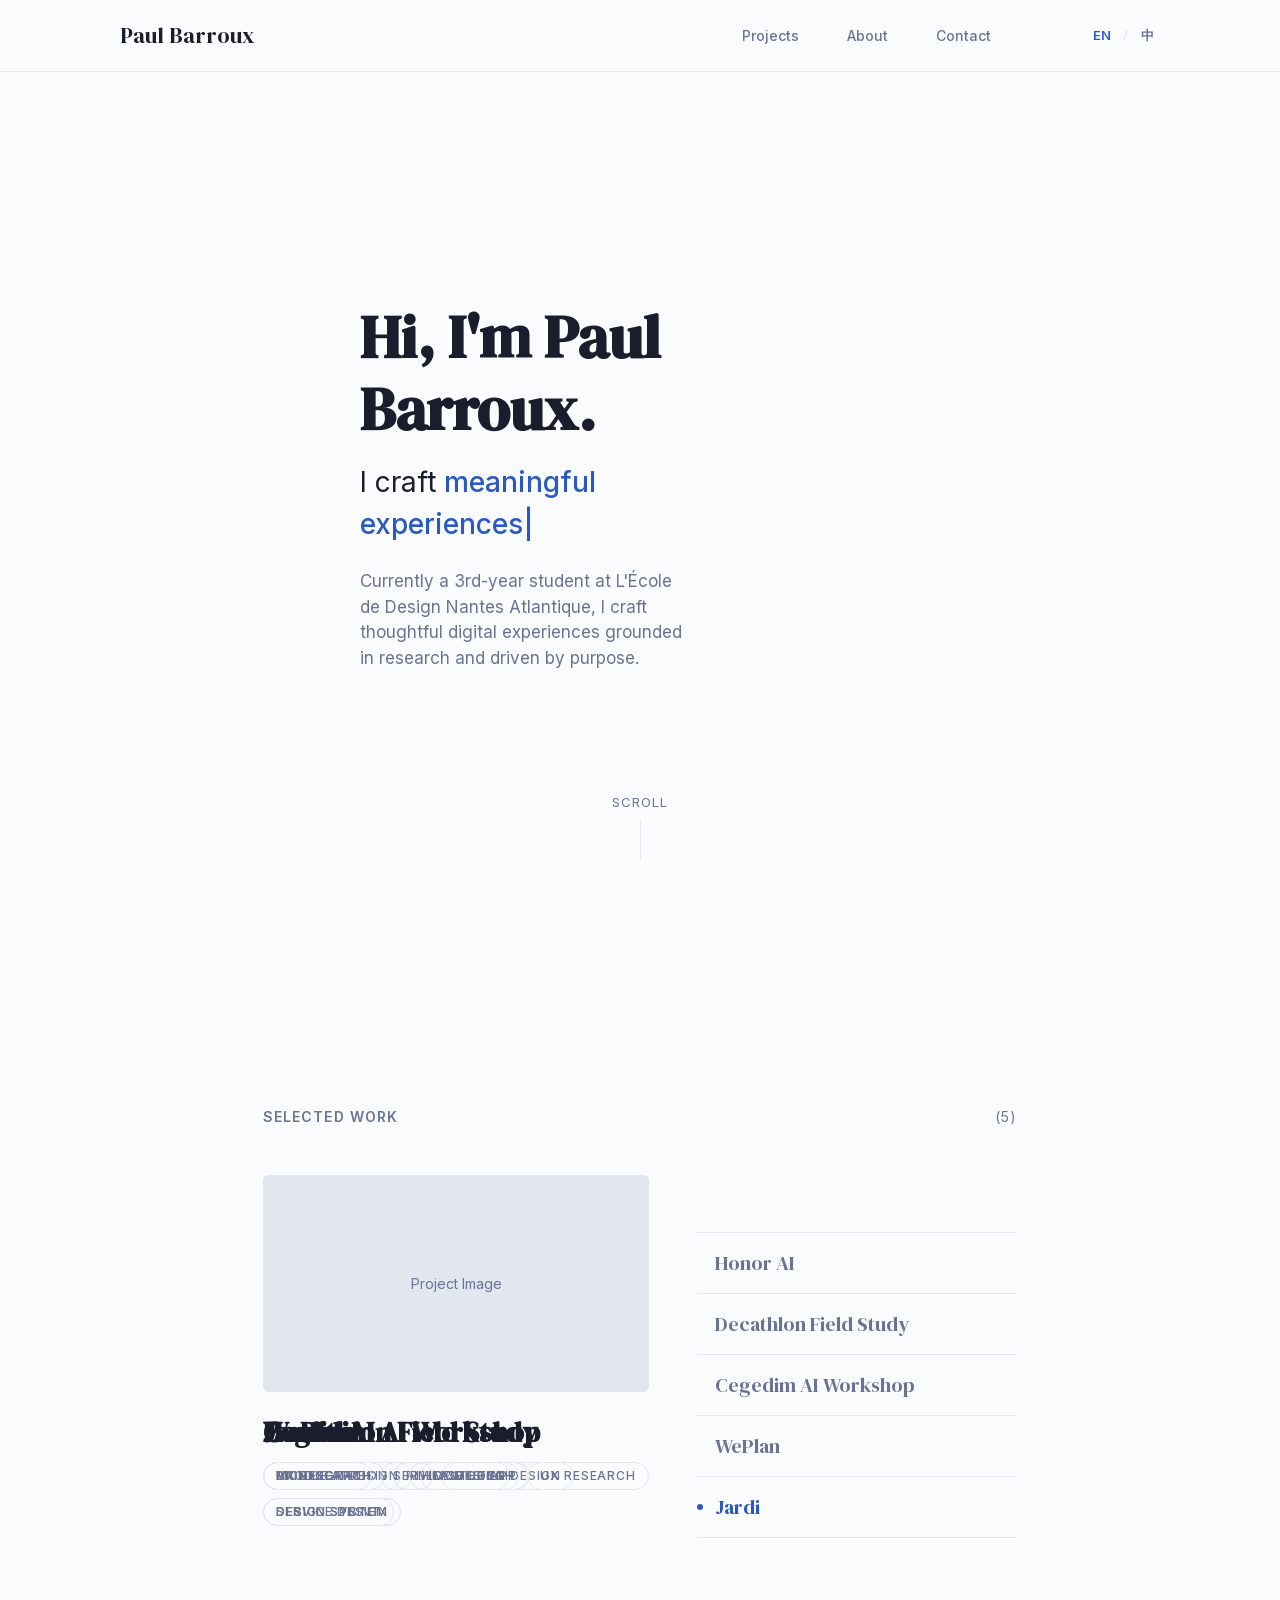
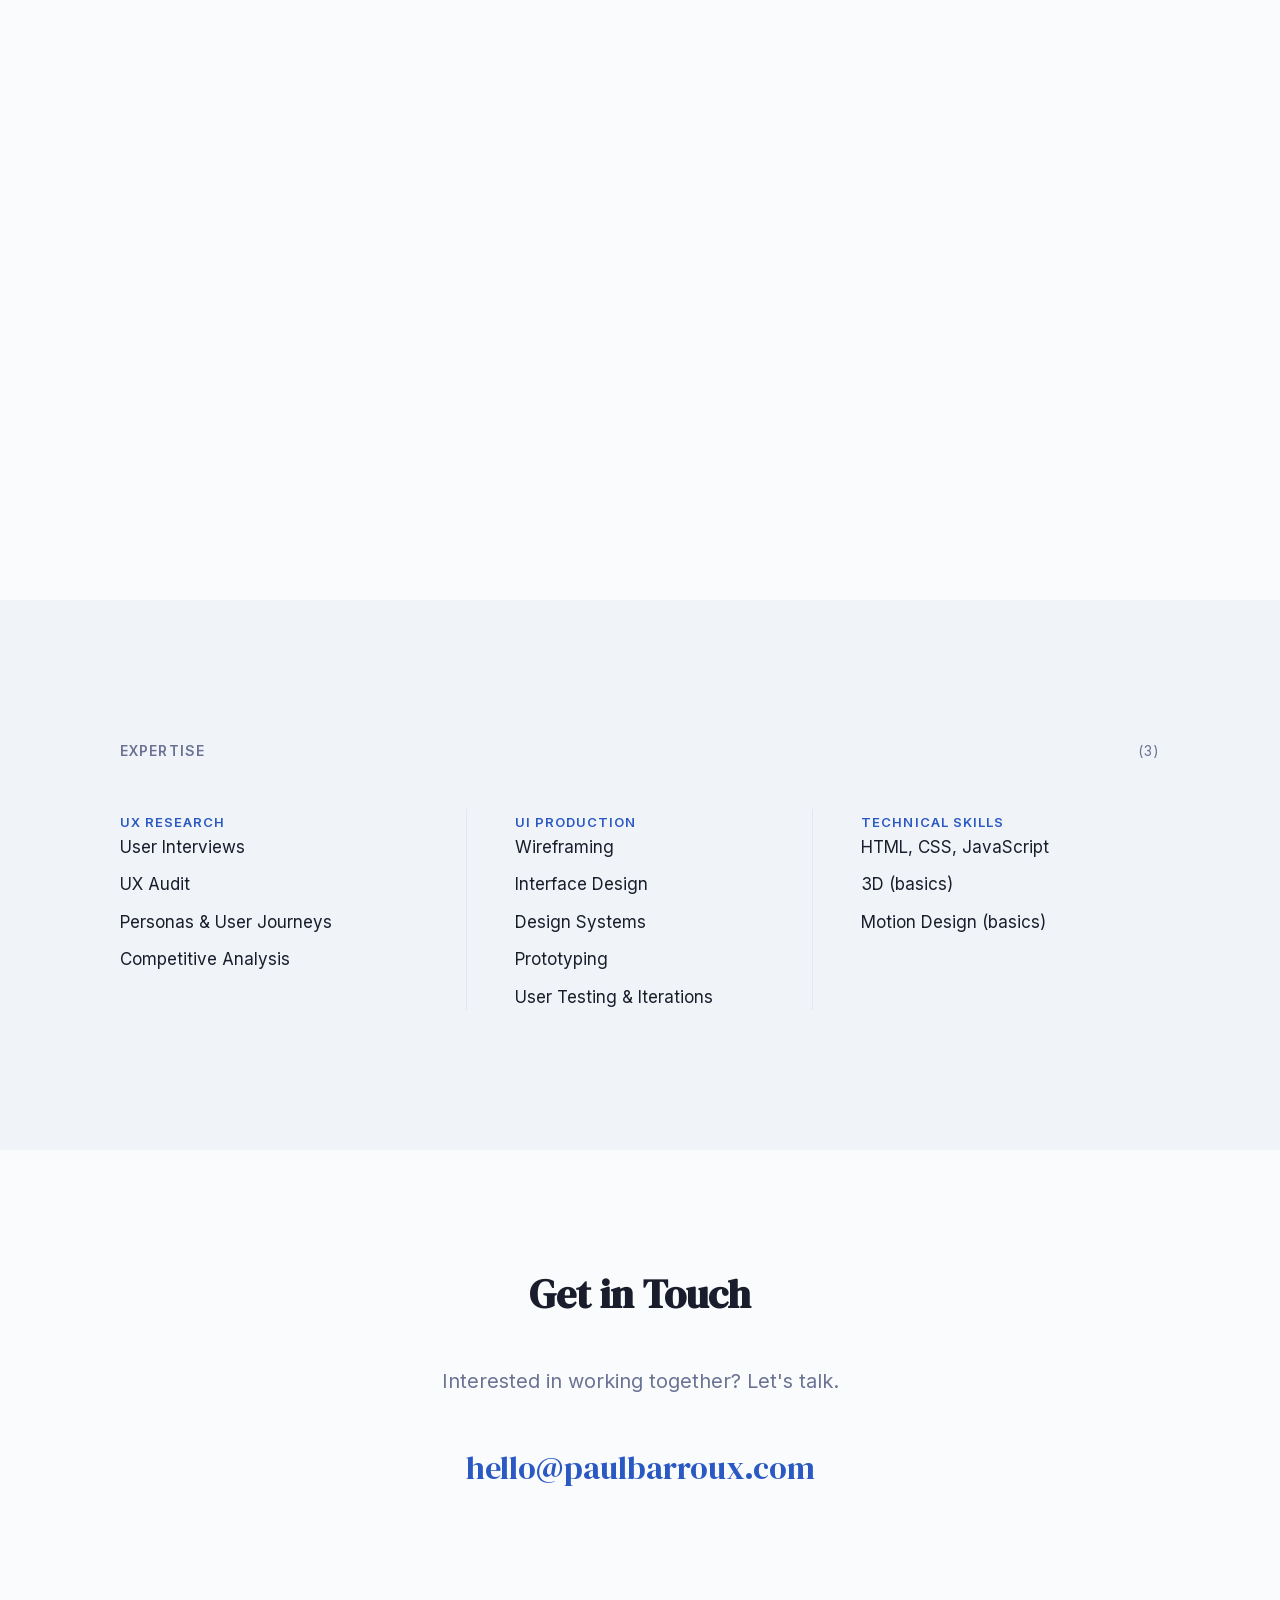
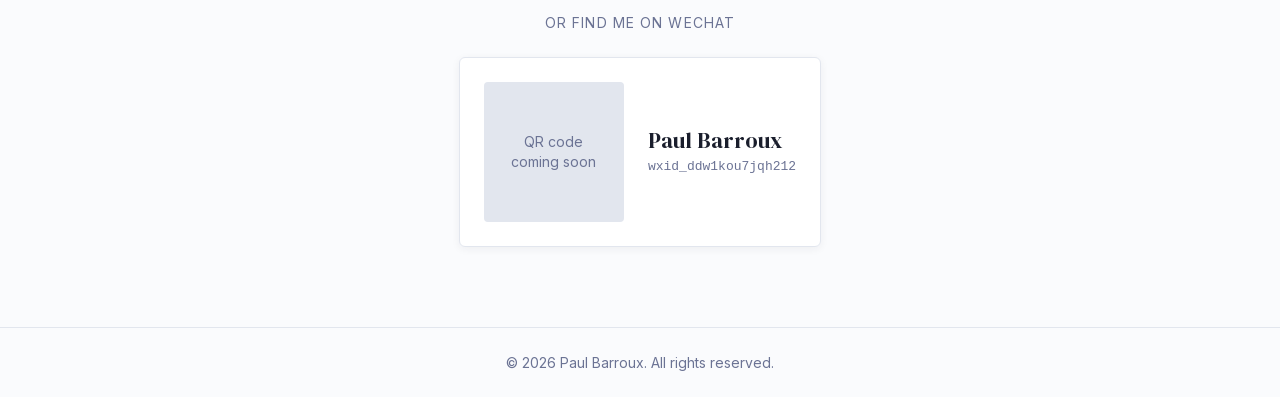
==== index.html @ 465b6b5a "Uniformisation UI, Retirer page HTML inutile, retirer -" ====
<!DOCTYPE html>
<html lang="en">
<head>
  <meta charset="UTF-8">
  <meta name="viewport" content="width=device-width, initial-scale=1.0">
  <meta name="description" content="Paul Barroux · UX/UI Designer portfolio. Thoughtful digital experiences grounded in research and driven by purpose.">
  <meta property="og:title" content="Paul Barroux · UX/UI Designer">
  <meta property="og:description" content="Thoughtful digital experiences grounded in research and driven by purpose.">
  <meta property="og:type" content="website">
  <title>Paul Barroux · UX/UI Designer</title>

  <!-- Favicon -->
  <link rel="icon" href="data:image/svg+xml,<svg xmlns='http://www.w3.org/2000/svg' viewBox='0 0 32 32'><rect width='32' height='32' rx='4' fill='%232B59C3'/><text x='50%25' y='55%25' dominant-baseline='central' text-anchor='middle' fill='white' font-family='serif' font-size='20' font-weight='bold'>P</text></svg>">

  <!-- Fonts (self-hosted) & Styles -->
  <link rel="preload" href="assets/fonts/Inter-latin.woff2" as="font" type="font/woff2" crossorigin>
  <link rel="preload" href="assets/fonts/DMSerifDisplay-latin.woff2" as="font" type="font/woff2" crossorigin>
  <link rel="stylesheet" href="css/styles.css">
</head>
<body data-page="home">

  <!-- ========== NAVIGATION ========== -->
  <header class="navbar" role="banner">
    <nav class="navbar__inner" role="navigation" aria-label="Main navigation">
      <a href="index.html" class="navbar__logo">Paul Barroux</a>
      <div class="navbar__links">
        <a href="#projects" class="navbar__link">
          <span data-lang="en">Projects</span>
          <span data-lang="zh">项目</span>
        </a>
        <a href="about.html" class="navbar__link">
          <span data-lang="en">About</span>
          <span data-lang="zh">关于</span>
        </a>
        <a href="#contact" class="navbar__link">
          <span data-lang="en">Contact</span>
          <span data-lang="zh">联系</span>
        </a>
        <div class="lang-toggle" role="group" aria-label="Language">
          <button class="lang-toggle__btn active" data-set-lang="en" type="button" aria-label="English">EN</button>
          <span class="lang-toggle__sep" aria-hidden="true">/</span>
          <button class="lang-toggle__btn" data-set-lang="zh" type="button" aria-label="中文">中</button>
        </div>
      </div>
      <button class="hamburger" aria-label="Toggle menu" aria-expanded="false">
        <span class="hamburger__line"></span>
        <span class="hamburger__line"></span>
        <span class="hamburger__line"></span>
      </button>
    </nav>
  </header>

  <!-- Mobile menu -->
  <div class="mobile-menu__overlay" aria-hidden="true"></div>
  <div class="mobile-menu" aria-hidden="true">
    <a href="#projects" class="mobile-menu__link">
      <span data-lang="en">Projects</span>
      <span data-lang="zh">项目</span>
    </a>
    <a href="about.html" class="mobile-menu__link">
      <span data-lang="en">About</span>
      <span data-lang="zh">关于</span>
    </a>
    <a href="#contact" class="mobile-menu__link">
      <span data-lang="en">Contact</span>
      <span data-lang="zh">联系</span>
    </a>
    <div class="lang-toggle lang-toggle--mobile" role="group" aria-label="Language">
      <button class="lang-toggle__btn active" data-set-lang="en" type="button">EN</button>
      <span class="lang-toggle__sep" aria-hidden="true">/</span>
      <button class="lang-toggle__btn" data-set-lang="zh" type="button">中</button>
    </div>
  </div>

  <main>

    <!-- ========== HERO ========== -->
    <section class="hero">
      <div class="container">
        <div class="hero__left">
          <h1 class="hero__title reveal">
            <span data-lang="en">Hi, I'm Paul Barroux.</span>
            <span data-lang="zh">你好，我是 Paul Barroux。</span>
          </h1>
          <p class="hero__typing reveal" data-delay="100"><span id="typing-prefix">I craft </span><span class="typing-text typing-cursor" id="typing-text"></span></p>
          <p class="hero__intro reveal" data-delay="200">
            <span data-lang="en">Currently a 3rd-year student at L'&Eacute;cole de Design Nantes Atlantique, I craft thoughtful digital experiences grounded in research and driven by purpose.</span>
            <span data-lang="zh">我目前是法国南特大西洋设计学院 (L'&Eacute;cole de Design Nantes Atlantique) 三年级学生，致力于打造源于研究、富有目的的数字体验。</span>
          </p>
        </div>
      </div>
      <div class="hero__scroll-indicator">
        <span>
          <span data-lang="en">Scroll</span>
          <span data-lang="zh">向下滚动</span>
        </span>
        <div class="hero__scroll-line"></div>
      </div>
    </section>

    <!-- ========== SELECTED WORK — Scroll-locked carousel ========== -->
    <div class="projects-wrapper" id="projects-wrapper">
      <section class="projects" id="projects">
        <div class="container">
          <div class="section-header">
            <span class="section-label">
              <span data-lang="en">Selected Work</span>
              <span data-lang="zh">精选作品</span>
            </span>
            <span class="section-count">(5)</span>
          </div>

          <div class="projects__layout">
            <!-- Featured project (left column) -->
            <div class="projects__stage">
              <a href="honor-ai.html" class="projects__slide active" data-index="0">
                <div class="projects__slide-image">Project Image</div>
                <h3 class="projects__slide-title">Honor AI</h3>
                <div class="projects__slide-tags">
                  <span class="tag">UX Research</span>
                  <span class="tag">AI</span>
                  <span class="tag">Mobile Design</span>
                </div>
              </a>
              <a href="decathlon.html" class="projects__slide" data-index="1">
                <div class="projects__slide-image">Project Image</div>
                <h3 class="projects__slide-title">Decathlon Field Study</h3>
                <div class="projects__slide-tags">
                  <span class="tag">UX Research</span>
                  <span class="tag">Field Study</span>
                  <span class="tag">Service Design</span>
                </div>
              </a>
              <a href="cegedim.html" class="projects__slide" data-index="2">
                <div class="projects__slide-image">Project Image</div>
                <h3 class="projects__slide-title">Cegedim AI Workshop</h3>
                <div class="projects__slide-tags">
                  <span class="tag">AI Integration</span>
                  <span class="tag">HealthTech</span>
                  <span class="tag">Design Sprint</span>
                </div>
              </a>
              <a href="weplan.html" class="projects__slide" data-index="3">
                <div class="projects__slide-image">Project Image</div>
                <h3 class="projects__slide-title">WePlan</h3>
                <div class="projects__slide-tags">
                  <span class="tag">Product Design</span>
                  <span class="tag">Mobile App</span>
                  <span class="tag">Design System</span>
                </div>
              </a>
              <a href="jardi.html" class="projects__slide" data-index="4">
                <div class="projects__slide-image">Project Image</div>
                <h3 class="projects__slide-title">Jardi</h3>
                <div class="projects__slide-tags">
                  <span class="tag">Mobile App</span>
                  <span class="tag">Service Design</span>
                  <span class="tag">UX Research</span>
                </div>
              </a>
            </div>

            <!-- Project list sidebar (right column) -->
            <div class="projects__list">
              <button class="projects__list-item active" data-index="0" data-href="honor-ai.html">
                <span class="projects__list-indicator"></span>
                <span class="projects__list-name">Honor AI</span>
              </button>
              <button class="projects__list-item" data-index="1" data-href="decathlon.html">
                <span class="projects__list-indicator"></span>
                <span class="projects__list-name">Decathlon Field Study</span>
              </button>
              <button class="projects__list-item" data-index="2" data-href="cegedim.html">
                <span class="projects__list-indicator"></span>
                <span class="projects__list-name">Cegedim AI Workshop</span>
              </button>
              <button class="projects__list-item" data-index="3" data-href="weplan.html">
                <span class="projects__list-indicator"></span>
                <span class="projects__list-name">WePlan</span>
              </button>
              <button class="projects__list-item" data-index="4" data-href="jardi.html">
                <span class="projects__list-indicator"></span>
                <span class="projects__list-name">Jardi</span>
              </button>
            </div>
          </div>

          <!-- Mobile: stacked cards (hidden on desktop) -->
          <div class="projects__mobile-list">
            <a href="honor-ai.html" class="projects__mobile-card reveal">
              <div class="projects__mobile-image">Project Image</div>
              <h3 class="projects__mobile-title">Honor AI</h3>
              <div class="projects__mobile-tags">
                <span class="tag">UX Research</span>
                <span class="tag">AI</span>
                <span class="tag">Mobile Design</span>
              </div>
            </a>
            <a href="decathlon.html" class="projects__mobile-card reveal">
              <div class="projects__mobile-image">Project Image</div>
              <h3 class="projects__mobile-title">Decathlon Field Study</h3>
              <div class="projects__mobile-tags">
                <span class="tag">UX Research</span>
                <span class="tag">Field Study</span>
                <span class="tag">Service Design</span>
              </div>
            </a>
            <a href="cegedim.html" class="projects__mobile-card reveal">
              <div class="projects__mobile-image">Project Image</div>
              <h3 class="projects__mobile-title">Cegedim AI Workshop</h3>
              <div class="projects__mobile-tags">
                <span class="tag">AI Integration</span>
                <span class="tag">HealthTech</span>
                <span class="tag">Design Sprint</span>
              </div>
            </a>
            <a href="weplan.html" class="projects__mobile-card reveal">
              <div class="projects__mobile-image">Project Image</div>
              <h3 class="projects__mobile-title">WePlan</h3>
              <div class="projects__mobile-tags">
                <span class="tag">Product Design</span>
                <span class="tag">Mobile App</span>
                <span class="tag">Design System</span>
              </div>
            </a>
            <a href="jardi.html" class="projects__mobile-card reveal">
              <div class="projects__mobile-image">Project Image</div>
              <h3 class="projects__mobile-title">Jardi</h3>
              <div class="projects__mobile-tags">
                <span class="tag">Mobile App</span>
                <span class="tag">Service Design</span>
                <span class="tag">UX Research</span>
              </div>
            </a>
          </div>

        </div>
      </section>
    </div>

    <!-- ========== EXPERTISE ========== -->
    <section class="expertise" id="expertise">
      <div class="container">
        <div class="section-header reveal">
          <span class="section-label">
            <span data-lang="en">Expertise</span>
            <span data-lang="zh">专业能力</span>
          </span>
          <span class="section-count">(3)</span>
        </div>
        <div class="expertise__grid">

          <div class="expertise__column reveal" data-delay="0">
            <span class="label expertise__column-title">
              <span data-lang="en">UX Research</span>
              <span data-lang="zh">UX 研究</span>
            </span>
            <ul class="expertise__list">
              <li class="expertise__item"><span data-lang="en">User Interviews</span><span data-lang="zh">用户访谈</span></li>
              <li class="expertise__item"><span data-lang="en">UX Audit</span><span data-lang="zh">UX 审计</span></li>
              <li class="expertise__item"><span data-lang="en">Personas &amp; User Journeys</span><span data-lang="zh">用户画像与用户旅程</span></li>
              <li class="expertise__item"><span data-lang="en">Competitive Analysis</span><span data-lang="zh">竞品分析</span></li>
            </ul>
          </div>

          <div class="expertise__column reveal" data-delay="100">
            <span class="label expertise__column-title">
              <span data-lang="en">UI Production</span>
              <span data-lang="zh">UI 设计</span>
            </span>
            <ul class="expertise__list">
              <li class="expertise__item"><span data-lang="en">Wireframing</span><span data-lang="zh">线框图设计</span></li>
              <li class="expertise__item"><span data-lang="en">Interface Design</span><span data-lang="zh">界面设计</span></li>
              <li class="expertise__item"><span data-lang="en">Design Systems</span><span data-lang="zh">设计系统</span></li>
              <li class="expertise__item"><span data-lang="en">Prototyping</span><span data-lang="zh">原型设计</span></li>
              <li class="expertise__item"><span data-lang="en">User Testing &amp; Iterations</span><span data-lang="zh">用户测试与迭代</span></li>
            </ul>
          </div>

          <div class="expertise__column reveal" data-delay="200">
            <span class="label expertise__column-title">
              <span data-lang="en">Technical Skills</span>
              <span data-lang="zh">技术技能</span>
            </span>
            <ul class="expertise__list">
              <li class="expertise__item">HTML, CSS, JavaScript</li>
              <li class="expertise__item"><span data-lang="en">3D (basics)</span><span data-lang="zh">3D（基础）</span></li>
              <li class="expertise__item"><span data-lang="en">Motion Design (basics)</span><span data-lang="zh">动效设计（基础）</span></li>
            </ul>
          </div>

        </div>
      </div>
    </section>

    <!-- ========== CONTACT ========== -->
    <section class="contact" id="contact">
      <div class="container">
        <h2 class="section-title reveal">
          <span data-lang="en">Get in Touch</span>
          <span data-lang="zh">联系我</span>
        </h2>
        <p class="contact__text reveal" data-delay="100">
          <span data-lang="en">Interested in working together? Let's talk.</span>
          <span data-lang="zh">想合作？欢迎联系。</span>
        </p>
        <a href="mailto:hello@paulbarroux.com" class="contact__email reveal" data-delay="200">hello@paulbarroux.com</a>

        <div class="contact__wechat reveal" data-delay="300">
          <p class="contact__wechat-label">
            <span data-lang="en">or find me on WeChat</span>
            <span data-lang="zh">或在微信添加我</span>
          </p>
          <div class="contact__wechat-card">
            <div class="contact__wechat-qr" aria-label="WeChat QR code">
              <span data-lang="en">QR&nbsp;code<br>coming&nbsp;soon</span>
              <span data-lang="zh">二维码<br>稍后上传</span>
            </div>
            <div class="contact__wechat-info">
              <span class="contact__wechat-name">Paul Barroux</span>
              <span class="contact__wechat-id">wxid_ddw1kou7jqh212</span>
            </div>
          </div>
        </div>
      </div>
    </section>

  </main>

  <!-- ========== FOOTER ========== -->
  <footer class="footer">
    <div class="container">
      <p class="footer__copy">
        <span data-lang="en">&copy; 2026 Paul Barroux. All rights reserved.</span>
        <span data-lang="zh">&copy; 2026 Paul Barroux. 保留所有权利。</span>
      </p>
    </div>
  </footer>

  <script src="js/main.js"></script>
</body>
</html>
---- css/styles.css ----
/* ============================================
   Paul Barroux — UX/UI Portfolio
   Stylesheet
   ============================================ */

/* --- Self-hosted fonts (works inside mainland China) --- */
/* DM Serif Display 400 — latin */
@font-face {
  font-family: 'DM Serif Display';
  font-style: normal;
  font-weight: 400;
  font-display: swap;
  src: url('../assets/fonts/DMSerifDisplay-latin.woff2') format('woff2');
  unicode-range: U+0000-00FF, U+0131, U+0152-0153, U+02BB-02BC, U+02C6, U+02DA, U+02DC, U+0304, U+0308, U+0329, U+2000-206F, U+20AC, U+2122, U+2191, U+2193, U+2212, U+2215, U+FEFF, U+FFFD;
}
/* DM Serif Display 400 — latin-ext (covers French diacritics, accented Polish/Czech, etc.) */
@font-face {
  font-family: 'DM Serif Display';
  font-style: normal;
  font-weight: 400;
  font-display: swap;
  src: url('../assets/fonts/DMSerifDisplay-latinExt.woff2') format('woff2');
  unicode-range: U+0100-02BA, U+02BD-02C5, U+02C7-02CC, U+02CE-02D7, U+02DD-02FF, U+0304, U+0308, U+0329, U+1D00-1DBF, U+1E00-1E9F, U+1EF2-1EFF, U+2020, U+20A0-20AB, U+20AD-20C0, U+2113, U+2C60-2C7F, U+A720-A7FF;
}
/* Inter (variable font, one file covers 400/500/600) — latin */
@font-face {
  font-family: 'Inter';
  font-style: normal;
  font-weight: 100 900;
  font-display: swap;
  src: url('../assets/fonts/Inter-latin.woff2') format('woff2');
  unicode-range: U+0000-00FF, U+0131, U+0152-0153, U+02BB-02BC, U+02C6, U+02DA, U+02DC, U+0304, U+0308, U+0329, U+2000-206F, U+20AC, U+2122, U+2191, U+2193, U+2212, U+2215, U+FEFF, U+FFFD;
}
/* Inter — latin-ext */
@font-face {
  font-family: 'Inter';
  font-style: normal;
  font-weight: 100 900;
  font-display: swap;
  src: url('../assets/fonts/Inter-latinExt.woff2') format('woff2');
  unicode-range: U+0100-02BA, U+02BD-02C5, U+02C7-02CC, U+02CE-02D7, U+02DD-02FF, U+0304, U+0308, U+0329, U+1D00-1DBF, U+1E00-1E9F, U+1EF2-1EFF, U+2020, U+20A0-20AB, U+20AD-20C0, U+2113, U+2C60-2C7F, U+A720-A7FF;
}

/* --- CSS Custom Properties --- */
:root {
  /* Colors */
  --color-bg: #FAFBFD;
  --color-surface: #FFFFFF;
  --color-surface-border: #E8ECF1;
  --color-primary: #2B59C3;
  --color-primary-hover: #1E3F8F;
  --color-text: #1A1E2C;
  --color-text-secondary: #6B7394;
  --color-divider: #E2E6EE;
  --color-tint: #F0F3F8;
  --color-placeholder: #E2E6EE;

  /* Typography — Chinese fallbacks added so 中文 has graceful native typography in mainland CN */
  --font-heading: 'DM Serif Display', 'Songti SC', 'STSong', 'SimSun', Georgia, serif;
  --font-body: 'Inter', 'PingFang SC', 'Hiragino Sans GB', 'Microsoft YaHei', -apple-system, BlinkMacSystemFont, sans-serif;

  --text-hero: 60px;
  --text-section: 40px;
  --text-project-title: 28px;
  --text-case-title: 48px;
  --text-case-section: 32px;
  --text-body: 17px;
  --text-subtitle: 20px;
  --text-small: 14px;
  --text-label: 13px;

  --leading-body: 1.5;
  --leading-heading: 1.2;
  --tracking-label: 0.08em;

  /* Spacing (8px grid) */
  --space-xs: 8px;
  --space-sm: 16px;
  --space-md: 24px;
  --space-lg: 48px;
  --space-xl: 80px;
  --space-section: 120px;

  /* Layout */
  --max-width: 1200px;
  --padding-desktop: 80px;
  --padding-tablet: 48px;
  --padding-mobile: 24px;

  /* Transitions */
  --ease: cubic-bezier(0.25, 0.46, 0.45, 0.94);
  --duration: 0.3s;

  /* Misc */
  --radius: 6px;
  --shadow-card: 0 2px 8px rgba(26, 30, 44, 0.06);
  --shadow-card-hover: 0 8px 24px rgba(26, 30, 44, 0.1);
  --nav-height: 72px;
}

/* --- Reset & Base --- */
*,
*::before,
*::after {
  margin: 0;
  padding: 0;
  box-sizing: border-box;
}

html {
  scroll-behavior: smooth;
  -webkit-text-size-adjust: 100%;
}

body {
  font-family: var(--font-body);
  font-size: var(--text-body);
  line-height: var(--leading-body);
  color: var(--color-text);
  background-color: var(--color-bg);
  -webkit-font-smoothing: antialiased;
  -moz-osx-font-smoothing: grayscale;
}

img {
  max-width: 100%;
  display: block;
}

a {
  color: inherit;
  text-decoration: none;
}

ul, ol {
  list-style: none;
}

button {
  font: inherit;
  cursor: pointer;
  border: none;
  background: none;
}

/* --- Utility --- */
.container {
  max-width: var(--max-width);
  margin: 0 auto;
  padding-left: var(--padding-desktop);
  padding-right: var(--padding-desktop);
}

.label {
  font-family: var(--font-body);
  font-size: var(--text-label);
  font-weight: 600;
  letter-spacing: var(--tracking-label);
  text-transform: uppercase;
  color: var(--color-primary);
}

.section-title {
  font-family: var(--font-heading);
  font-size: var(--text-section);
  line-height: var(--leading-heading);
  color: var(--color-text);
  margin-bottom: var(--space-lg);
}

/* Section header with label + count */
.section-header {
  display: flex;
  align-items: center;
  justify-content: space-between;
  margin-bottom: var(--space-lg);
}

.section-label {
  font-family: var(--font-body);
  font-size: var(--text-small);
  font-weight: 600;
  letter-spacing: var(--tracking-label);
  text-transform: uppercase;
  color: var(--color-text-secondary);
}

.section-count {
  font-family: var(--font-body);
  font-size: var(--text-small);
  color: var(--color-text-secondary);
  letter-spacing: var(--tracking-label);
}

/* Scroll-triggered animation base */
.reveal {
  opacity: 0;
  transform: translateY(30px);
  transition: opacity 0.7s var(--ease), transform 0.7s var(--ease);
}

.reveal.visible {
  opacity: 1;
  transform: translateY(0);
}

/* ============================================
   i18n — EN / 中文 toggle
   Wrappers use display:contents so they're invisible to layout.
   Default (html lang="en"): show EN, hide ZH.
   When html.lang="zh": flipped.
   ============================================ */
[data-lang] { display: contents; }
[data-lang="zh"] { display: none; }
html[lang="zh"] [data-lang="en"] { display: none; }
html[lang="zh"] [data-lang="zh"] { display: contents; }

/* ============================================
   NAVIGATION
   ============================================ */
.navbar {
  position: fixed;
  top: 0;
  left: 0;
  right: 0;
  z-index: 1000;
  height: var(--nav-height);
  background: rgba(250, 251, 253, 0.9);
  backdrop-filter: blur(12px);
  -webkit-backdrop-filter: blur(12px);
  border-bottom: 1px solid var(--color-divider);
  transition: transform var(--duration) var(--ease);
}

.navbar.hidden {
  transform: translateY(-100%);
}

.navbar__inner {
  max-width: var(--max-width);
  margin: 0 auto;
  padding: 0 var(--padding-desktop);
  height: 100%;
  display: flex;
  align-items: center;
  justify-content: space-between;
}

.navbar__logo {
  font-family: var(--font-heading);
  font-size: 22px;
  color: var(--color-text);
  transition: color var(--duration) var(--ease);
}

.navbar__logo:hover {
  color: var(--color-primary);
}

.navbar__links {
  display: flex;
  align-items: center;
  gap: var(--space-lg);
}

/* Language toggle (EN / 中) */
.lang-toggle {
  display: flex;
  align-items: center;
  gap: 6px;
  margin-left: var(--space-lg);
  font-size: var(--text-label);
  font-weight: 600;
  letter-spacing: var(--tracking-label);
  text-transform: uppercase;
}

.lang-toggle__btn {
  padding: 4px 6px;
  color: var(--color-text-secondary);
  border-radius: 3px;
  transition: color var(--duration) var(--ease), background var(--duration) var(--ease);
}

.lang-toggle__btn:hover {
  color: var(--color-text);
}

.lang-toggle__btn.active {
  color: var(--color-primary);
}

.lang-toggle__sep {
  color: var(--color-divider);
  user-select: none;
}

.navbar__link {
  font-size: var(--text-small);
  font-weight: 500;
  color: var(--color-text-secondary);
  transition: color var(--duration) var(--ease);
  position: relative;
}

.navbar__link::after {
  content: '';
  position: absolute;
  bottom: -4px;
  left: 0;
  width: 0;
  height: 1.5px;
  background: var(--color-primary);
  transition: width var(--duration) var(--ease);
}

.navbar__link:hover {
  color: var(--color-text);
}

.navbar__link:hover::after {
  width: 100%;
}

/* Hamburger (mobile) */
.hamburger {
  display: none;
  flex-direction: column;
  justify-content: center;
  align-items: center;
  width: 40px;
  height: 40px;
  gap: 6px;
  cursor: pointer;
  z-index: 1001;
}

.hamburger__line {
  display: block;
  width: 24px;
  height: 1.5px;
  background: var(--color-text);
  transition: transform var(--duration) var(--ease), opacity var(--duration) var(--ease);
}

.hamburger.active .hamburger__line:nth-child(1) {
  transform: translateY(7.5px) rotate(45deg);
}

.hamburger.active .hamburger__line:nth-child(2) {
  opacity: 0;
}

.hamburger.active .hamburger__line:nth-child(3) {
  transform: translateY(-7.5px) rotate(-45deg);
}

/* Mobile menu overlay */
.mobile-menu {
  display: none;
  position: fixed;
  top: 0;
  right: 0;
  width: 280px;
  height: 100vh;
  background: var(--color-surface);
  border-left: 1px solid var(--color-divider);
  padding: calc(var(--nav-height) + var(--space-lg)) var(--space-lg) var(--space-lg);
  transform: translateX(100%);
  transition: transform 0.4s var(--ease);
  z-index: 999;
}

.mobile-menu.open {
  transform: translateX(0);
}

.mobile-menu__overlay {
  display: none;
  position: fixed;
  top: 0;
  left: 0;
  width: 100%;
  height: 100%;
  background: rgba(26, 30, 44, 0.3);
  opacity: 0;
  transition: opacity 0.4s var(--ease);
  z-index: 998;
}

.mobile-menu__overlay.open {
  opacity: 1;
}

.mobile-menu__link {
  display: block;
  font-size: 18px;
  font-weight: 500;
  color: var(--color-text);
  padding: var(--space-sm) 0;
  border-bottom: 1px solid var(--color-divider);
  transition: color var(--duration) var(--ease);
}

.mobile-menu__link:hover {
  color: var(--color-primary);
}

.lang-toggle--mobile {
  margin: var(--space-md) 0 0;
  padding-top: var(--space-md);
  border-top: 1px solid var(--color-divider);
}

/* ============================================
   HERO SECTION
   ============================================ */
.hero {
  min-height: 100vh;
  display: flex;
  flex-direction: column;
  justify-content: center;
  padding-top: var(--nav-height);
  position: relative;
}

.hero__left {
  max-width: 60%;
}

.hero__title {
  font-family: var(--font-heading);
  font-size: var(--text-hero);
  line-height: var(--leading-heading);
  color: var(--color-text);
  margin-bottom: var(--space-sm);
}

.hero__typing {
  font-size: 28px;
  color: var(--color-text);
  margin-bottom: var(--space-md);
  min-height: 42px;
}

.typing-text {
  color: var(--color-primary);
  font-weight: 500;
}

.typing-cursor::after {
  content: '|';
  animation: blink 0.7s step-end infinite;
  color: var(--color-primary);
  margin-left: 1px;
}

@keyframes blink {
  50% { opacity: 0; }
}

.hero__intro {
  font-size: var(--text-body);
  color: var(--color-text-secondary);
  max-width: 560px;
  line-height: var(--leading-body);
}

.hero__scroll-indicator {
  position: absolute;
  bottom: 40px;
  left: 50%;
  transform: translateX(-50%);
  display: flex;
  flex-direction: column;
  align-items: center;
  gap: 8px;
}

.hero__scroll-indicator span {
  font-size: var(--text-label);
  color: var(--color-text-secondary);
  letter-spacing: var(--tracking-label);
  text-transform: uppercase;
}

.hero__scroll-line {
  width: 1px;
  height: 40px;
  background: var(--color-divider);
  position: relative;
  overflow: hidden;
}

.hero__scroll-line::after {
  content: '';
  position: absolute;
  top: -100%;
  left: 0;
  width: 100%;
  height: 100%;
  background: var(--color-primary);
  animation: scrollLine 2s var(--ease) infinite;
}

@keyframes scrollLine {
  0% { top: -100%; }
  50% { top: 0; }
  100% { top: 100%; }
}

/* ============================================
   EXPERTISE / SKILLS SECTION
   ============================================ */
.expertise {
  padding: 140px 0;
  background: var(--color-tint);
}

.expertise__grid {
  display: grid;
  grid-template-columns: repeat(3, 1fr);
  gap: 0;
}

.expertise__column {
  padding: 0 var(--space-lg);
  border-right: 1px solid var(--color-divider);
}

.expertise__column:first-child {
  padding-left: 0;
}

.expertise__column:last-child {
  border-right: none;
  padding-right: 0;
}

.expertise__column-title {
  margin-bottom: var(--space-md);
}

.expertise__list {
  display: flex;
  flex-direction: column;
  gap: 12px;
}

.expertise__item {
  font-size: var(--text-body);
  color: var(--color-text);
  line-height: var(--leading-body);
}

/* ============================================
   PROJECTS SECTION — Scroll-locked carousel
   ============================================ */

/* Wrapper creates scrollable space for sticky to live in */
.projects-wrapper {
  height: 500vh; /* 100vh per project */
  position: relative;
}

.projects {
  position: sticky;
  top: 0;
  height: 100vh;
  display: flex;
  align-items: center;
  overflow: hidden;
}

/* Two-column layout */
.projects__layout {
  display: grid;
  grid-template-columns: 1fr 320px;
  gap: var(--space-lg);
  align-items: center;
}

/* Slide stage (left column) */
.projects__stage {
  position: relative;
  min-height: 420px;
}

.projects__slide {
  position: absolute;
  top: 0;
  left: 0;
  width: 100%;
  display: block;
  opacity: 0;
  transform: translateY(20px);
  pointer-events: none;
  transition: opacity 0.4s var(--ease), transform 0.4s var(--ease);
}

.projects__slide.active {
  position: relative;
  opacity: 1;
  transform: translateY(0);
  pointer-events: auto;
}

.projects__slide-image {
  width: 100%;
  aspect-ratio: 16 / 9;
  background: var(--color-placeholder);
  border-radius: var(--radius);
  display: flex;
  align-items: center;
  justify-content: center;
  color: var(--color-text-secondary);
  font-size: var(--text-small);
  transition: box-shadow var(--duration) var(--ease);
}

.projects__slide:hover .projects__slide-image {
  box-shadow: var(--shadow-card-hover);
}

.projects__slide-title {
  font-family: var(--font-heading);
  font-size: var(--text-project-title);
  line-height: var(--leading-heading);
  color: var(--color-text);
  margin-top: var(--space-md);
  margin-bottom: 12px;
  transition: color var(--duration) var(--ease);
}

.projects__slide:hover .projects__slide-title {
  color: var(--color-primary);
}

.projects__slide-tags {
  display: flex;
  flex-wrap: wrap;
  gap: 8px;
}

/* Tag pills */
.tag {
  display: inline-block;
  font-family: var(--font-body);
  font-size: 12px;
  font-weight: 500;
  letter-spacing: var(--tracking-label);
  text-transform: uppercase;
  color: var(--color-text-secondary);
  border: 1px solid var(--color-divider);
  border-radius: 999px;
  padding: 4px 12px;
  transition: border-color var(--duration) var(--ease), color var(--duration) var(--ease);
}

.projects__slide:hover .tag {
  border-color: var(--color-primary);
  color: var(--color-primary);
}

/* Project list sidebar (right column) */
.projects__list {
  display: flex;
  flex-direction: column;
}

.projects__list-item {
  display: flex;
  align-items: center;
  gap: 12px;
  padding: 18px 0;
  border-bottom: 1px solid var(--color-divider);
  cursor: pointer;
  text-align: left;
  transition: color var(--duration) var(--ease);
  color: var(--color-text-secondary);
}

.projects__list-item:first-child {
  border-top: 1px solid var(--color-divider);
}

.projects__list-indicator {
  width: 6px;
  height: 6px;
  border-radius: 50%;
  background: transparent;
  flex-shrink: 0;
  transition: background var(--duration) var(--ease);
}

.projects__list-item.active .projects__list-indicator {
  background: var(--color-primary);
}

.projects__list-name {
  font-family: var(--font-heading);
  font-size: 20px;
  line-height: var(--leading-heading);
  transition: color var(--duration) var(--ease);
}

.projects__list-item.active {
  color: var(--color-primary);
}

.projects__list-item:hover {
  color: var(--color-text);
}

.projects__list-item.active:hover {
  color: var(--color-primary);
}

/* Mobile stacked cards (hidden on desktop) */
.projects__mobile-list {
  display: none;
}

.projects__mobile-card {
  display: block;
  margin-bottom: var(--space-lg);
}

.projects__mobile-card:last-child {
  margin-bottom: 0;
}

.projects__mobile-image {
  width: 100%;
  aspect-ratio: 16 / 9;
  background: var(--color-placeholder);
  border-radius: var(--radius);
  display: flex;
  align-items: center;
  justify-content: center;
  color: var(--color-text-secondary);
  font-size: var(--text-small);
}

.projects__mobile-title {
  font-family: var(--font-heading);
  font-size: 22px;
  line-height: var(--leading-heading);
  color: var(--color-text);
  margin-top: var(--space-sm);
  margin-bottom: 8px;
}

.projects__mobile-tags {
  display: flex;
  flex-wrap: wrap;
  gap: 6px;
}

/* ============================================
   CONTACT / FOOTER
   ============================================ */
.contact {
  padding: var(--space-section) 0 var(--space-xl);
  text-align: center;
}

.contact__text {
  font-size: var(--text-subtitle);
  color: var(--color-text-secondary);
  margin-bottom: var(--space-lg);
}

.contact__email {
  display: inline-block;
  font-family: var(--font-heading);
  font-size: 32px;
  color: var(--color-primary);
  transition: color var(--duration) var(--ease);
  position: relative;
}

.contact__email::after {
  content: '';
  position: absolute;
  bottom: -2px;
  left: 0;
  width: 100%;
  height: 2px;
  background: var(--color-primary);
  transform: scaleX(0);
  transform-origin: right;
  transition: transform var(--duration) var(--ease);
}

.contact__email:hover {
  color: var(--color-primary-hover);
}

.contact__email:hover::after {
  transform: scaleX(1);
  transform-origin: left;
  background: var(--color-primary-hover);
}

/* WeChat block in contact section */
.contact__wechat {
  margin-top: var(--space-section);
  display: flex;
  flex-direction: column;
  align-items: center;
  gap: var(--space-md);
}

.contact__wechat-label {
  font-size: var(--text-small);
  letter-spacing: var(--tracking-label);
  text-transform: uppercase;
  color: var(--color-text-secondary);
}

.contact__wechat-card {
  display: flex;
  align-items: center;
  gap: var(--space-md);
  padding: var(--space-md);
  border: 1px solid var(--color-divider);
  border-radius: var(--radius);
  background: var(--color-surface);
  box-shadow: var(--shadow-card);
}

.contact__wechat-qr {
  width: 140px;
  height: 140px;
  flex-shrink: 0;
  background: var(--color-placeholder);
  border-radius: 4px;
  display: flex;
  align-items: center;
  justify-content: center;
  text-align: center;
  font-size: var(--text-small);
  color: var(--color-text-secondary);
  line-height: 1.4;
}

.contact__wechat-info {
  display: flex;
  flex-direction: column;
  align-items: flex-start;
  text-align: left;
  gap: 4px;
}

.contact__wechat-name {
  font-family: var(--font-heading);
  font-size: 22px;
  color: var(--color-text);
  line-height: var(--leading-heading);
}

.contact__wechat-id {
  font-family: ui-monospace, SFMono-Regular, Menlo, Consolas, monospace;
  font-size: 13px;
  color: var(--color-text-secondary);
  user-select: all;
}

.footer {
  padding: var(--space-md) 0;
  border-top: 1px solid var(--color-divider);
  text-align: center;
}

.footer__copy {
  font-size: var(--text-small);
  color: var(--color-text-secondary);
}

/* ============================================
   ABOUT PAGE
   ============================================ */
.page-hero {
  padding: calc(var(--nav-height) + var(--space-section)) 0 var(--space-xl);
}

.page-hero__title {
  font-family: var(--font-heading);
  font-size: var(--text-case-title);
  line-height: var(--leading-heading);
  color: var(--color-text);
}

.about-bio {
  padding: 0 0 var(--space-section);
}

.about-bio__text {
  font-size: 18px;
  line-height: 1.7;
  color: var(--color-text);
  max-width: 720px;
  margin-bottom: var(--space-md);
}

.about-bio__text:last-child {
  margin-bottom: 0;
}

/* About skills (enhanced version) */
.about-skills {
  padding: var(--space-section) 0;
  background: var(--color-tint);
}

.about-skills .expertise__grid {
  margin-top: 0;
}

/* ============================================
   PROJECT CASE STUDY PAGE — Redesigned
   ============================================ */

/* Header block — full-width tinted background */
.case-header {
  background: var(--color-tint);
  padding: 120px 0;
  margin-top: var(--nav-height);
}

.case-header__inner {
  display: grid;
  grid-template-columns: 1fr 1.3fr;
  gap: var(--space-lg);
  align-items: start;
}

.case-header__breadcrumb {
  font-family: var(--font-body);
  font-size: var(--text-label);
  font-weight: 500;
  letter-spacing: var(--tracking-label);
  text-transform: uppercase;
  color: var(--color-text-secondary);
  margin-bottom: var(--space-md);
}

.case-header__title {
  font-family: var(--font-heading);
  font-size: var(--text-case-title);
  line-height: var(--leading-heading);
  color: var(--color-text);
  margin-bottom: var(--space-sm);
}

.case-header__desc {
  font-size: 18px;
  line-height: 1.6;
  color: var(--color-text-secondary);
  max-width: 540px;
  margin-bottom: var(--space-md);
}

.case-header__meta {
  font-size: var(--text-small);
  color: var(--color-text-secondary);
}

/* Tags row below the header */
.case-tags {
  padding: var(--space-md) 0 var(--space-lg);
  display: flex;
  flex-wrap: wrap;
  gap: 8px;
}

/* Alternating two-column content sections */
.case-block {
  padding: 110px 0;
  border-bottom: 1px solid var(--color-divider);
}

.case-block:last-of-type {
  border-bottom: none;
}

.case-block__grid {
  display: grid;
  grid-template-columns: 1fr 1fr;
  gap: 72px;
  align-items: start;
}

/* Reverse column order for alternating layout */
.case-block--reversed .case-block__grid {
  direction: rtl;
}

.case-block--reversed .case-block__grid > * {
  direction: ltr;
}

.case-block__image {
  width: 100%;
  aspect-ratio: 4 / 3;
  background: var(--color-placeholder);
  border-radius: var(--radius);
  display: flex;
  align-items: center;
  justify-content: center;
  color: var(--color-text-secondary);
  font-size: var(--text-small);
}

.case-block__content {
  padding-top: var(--space-sm);
}

.case-block__title {
  font-family: var(--font-heading);
  font-size: var(--text-case-section);
  line-height: var(--leading-heading);
  color: var(--color-text);
  margin-bottom: 8px;
}

.case-block__subtitle {
  font-size: var(--text-small);
  color: var(--color-text-secondary);
  margin-bottom: var(--space-md);
}

.case-block__text {
  font-size: var(--text-body);
  line-height: var(--leading-body);
  color: var(--color-text-secondary);
}

/* Key Learnings — centered text */
.case-learnings {
  padding: 110px 0;
}

.case-learnings__title {
  font-family: var(--font-heading);
  font-size: var(--text-case-section);
  line-height: var(--leading-heading);
  color: var(--color-text);
  text-align: center;
  margin-bottom: var(--space-md);
}

.case-learnings__text {
  font-size: var(--text-body);
  line-height: 1.7;
  color: var(--color-text-secondary);
  max-width: 700px;
  margin: 0 auto;
  text-align: center;
}

/* ============================================
   CASE STUDY — EXTENDED LAYOUT COMPONENTS
   (Honor AI & future case studies)
   ============================================ */

/* Section intro — centered label + title divider */
.case-section-intro {
  padding: var(--space-xl) 0 var(--space-lg);
  text-align: center;
}

.case-section-intro__label {
  font-size: var(--text-label);
  font-weight: 600;
  letter-spacing: var(--tracking-label);
  text-transform: uppercase;
  color: var(--color-primary);
  margin-bottom: var(--space-xs);
}

.case-section-intro__title {
  font-family: var(--font-heading);
  font-size: var(--text-case-section);
  line-height: var(--leading-heading);
  color: var(--color-text);
}

/* Feature label (01 / 02…) inside case-block */
.case-feature-label {
  font-size: var(--text-label);
  font-weight: 600;
  letter-spacing: var(--tracking-label);
  text-transform: uppercase;
  color: var(--color-primary);
  margin-bottom: var(--space-xs);
}

/* Target Audience */
.case-audience {
  padding: 110px 0;
}

.case-audience__header {
  margin-bottom: var(--space-xl);
}

.case-audience__title {
  font-family: var(--font-heading);
  font-size: var(--text-case-section);
  line-height: var(--leading-heading);
  color: var(--color-text);
  margin-bottom: var(--space-xs);
}

.case-audience__subtitle {
  font-size: var(--text-subtitle);
  color: var(--color-text-secondary);
}

.case-audience__grid {
  display: grid;
  grid-template-columns: 1fr 1fr;
  gap: var(--space-xl);
  align-items: center;
}

.case-audience__image {
  aspect-ratio: 4/3;
  background: var(--color-placeholder);
  border-radius: 12px;
  display: flex;
  align-items: center;
  justify-content: center;
  font-size: var(--text-small);
  color: var(--color-text-secondary);
}

.case-audience__list {
  list-style: none;
  display: flex;
  flex-direction: column;
  gap: var(--space-md);
}

.case-audience__item {
  display: flex;
  gap: var(--space-sm);
  align-items: flex-start;
  font-size: var(--text-body);
  line-height: var(--leading-body);
  color: var(--color-text-secondary);
}

.case-audience__item::before {
  content: '';
  display: inline-block;
  width: 6px;
  height: 6px;
  min-width: 6px;
  background: var(--color-primary);
  border-radius: 50%;
  margin-top: 9px;
}

/* Methodology — 3-column cards */
.case-methodology {
  padding: 110px 0;
  background: var(--color-tint);
}

.case-methodology__header {
  text-align: center;
  margin-bottom: var(--space-xl);
}

.case-methodology__title {
  font-family: var(--font-heading);
  font-size: var(--text-case-section);
  line-height: var(--leading-heading);
  color: var(--color-text);
  margin-bottom: var(--space-xs);
}

.case-methodology__subtitle {
  font-size: var(--text-subtitle);
  color: var(--color-text-secondary);
}

.case-methodology__cards {
  display: grid;
  grid-template-columns: repeat(3, 1fr);
  gap: var(--space-lg);
}

.case-methodology__card {
  background: var(--color-surface);
  border: 1px solid var(--color-surface-border);
  border-radius: 16px;
  padding: var(--space-lg);
}

.case-methodology__card-num {
  font-size: var(--text-label);
  font-weight: 600;
  letter-spacing: var(--tracking-label);
  text-transform: uppercase;
  color: var(--color-primary);
  margin-bottom: var(--space-sm);
}

.case-methodology__card-title {
  font-family: var(--font-heading);
  font-size: 22px;
  line-height: var(--leading-heading);
  color: var(--color-text);
  margin-bottom: var(--space-sm);
}

.case-methodology__card-text {
  font-size: var(--text-body);
  line-height: var(--leading-body);
  color: var(--color-text-secondary);
}

/* Competitive Benchmark — 2-card layout */
.case-benchmark {
  padding: 110px 0;
}

.case-benchmark__header {
  margin-bottom: var(--space-xl);
}

.case-benchmark__title {
  font-family: var(--font-heading);
  font-size: var(--text-case-section);
  line-height: var(--leading-heading);
  color: var(--color-text);
  margin-bottom: var(--space-xs);
}

.case-benchmark__subtitle {
  font-size: var(--text-subtitle);
  color: var(--color-text-secondary);
}

.case-benchmark__cards {
  display: grid;
  grid-template-columns: 1fr 1fr;
  gap: var(--space-lg);
}

.case-benchmark__card {
  background: var(--color-surface);
  border: 1px solid var(--color-surface-border);
  border-radius: 16px;
  padding: var(--space-lg);
}

.case-benchmark__card-label {
  font-size: var(--text-label);
  font-weight: 600;
  letter-spacing: var(--tracking-label);
  text-transform: uppercase;
  color: var(--color-text-secondary);
  margin-bottom: var(--space-xs);
}

.case-benchmark__card-title {
  font-family: var(--font-heading);
  font-size: 26px;
  line-height: var(--leading-heading);
  color: var(--color-text);
  margin-bottom: var(--space-sm);
}

.case-benchmark__card-text {
  font-size: var(--text-body);
  line-height: var(--leading-body);
  color: var(--color-text-secondary);
}

/* Wireframes — full-width image */
.case-wireframes {
  padding: 110px 0;
}

.case-wireframes__header {
  margin-bottom: var(--space-lg);
}

.case-wireframes__title {
  font-family: var(--font-heading);
  font-size: var(--text-case-section);
  line-height: var(--leading-heading);
  color: var(--color-text);
  margin-bottom: var(--space-xs);
}

.case-wireframes__subtitle {
  font-size: var(--text-subtitle);
  color: var(--color-text-secondary);
  max-width: 600px;
  line-height: var(--leading-body);
}

.case-wireframes__image {
  width: 100%;
  aspect-ratio: 16/9;
  background: var(--color-placeholder);
  border-radius: 16px;
  display: flex;
  align-items: center;
  justify-content: center;
  font-size: var(--text-small);
  color: var(--color-text-secondary);
  margin-top: var(--space-lg);
}

/* ── Problem Statement (centered question) ── */
.case-question {
  padding: 110px 0;
  text-align: center;
  border-bottom: 1px solid var(--color-divider);
}

.case-question__label {
  font-size: var(--text-label);
  font-weight: 600;
  letter-spacing: var(--tracking-label);
  text-transform: uppercase;
  color: var(--color-primary);
  margin-bottom: var(--space-md);
}

.case-question__quote {
  font-family: var(--font-heading);
  font-size: var(--text-case-section);
  line-height: 1.3;
  color: var(--color-text);
  max-width: 780px;
  margin: 0 auto var(--space-lg);
}

.case-question__text {
  font-size: var(--text-body);
  line-height: var(--leading-body);
  color: var(--color-text-secondary);
  max-width: 640px;
  margin: 0 auto;
}

/* ── Guiding Principle ── */
.case-principle {
  padding: var(--space-section) 0;
  text-align: center;
}

.case-principle__label {
  font-size: var(--text-label);
  font-weight: 600;
  letter-spacing: var(--tracking-label);
  text-transform: uppercase;
  color: var(--color-primary);
  margin-bottom: var(--space-lg);
}

.case-principle__quote {
  font-family: var(--font-heading);
  font-size: 36px;
  line-height: 1.35;
  color: var(--color-text);
  max-width: 720px;
  margin: 0 auto;
}

/* ── Methodology Steps (numbered vertical list) ── */
.case-steps {
  margin-top: var(--space-xl);
  display: flex;
  flex-direction: column;
  gap: var(--space-lg);
}

.case-step {
  display: flex;
  gap: var(--space-lg);
  align-items: flex-start;
}

.case-step__num {
  font-family: var(--font-heading);
  font-size: 40px;
  line-height: 1;
  color: var(--color-primary);
  opacity: 0.25;
  flex-shrink: 0;
  min-width: 56px;
  text-align: right;
}

.case-step__body {
  flex: 1;
  padding-top: 6px;
}

.case-step__title {
  font-family: var(--font-heading);
  font-size: 22px;
  line-height: var(--leading-heading);
  color: var(--color-text);
  margin-bottom: var(--space-xs);
}

.case-step__text {
  font-size: var(--text-body);
  line-height: var(--leading-body);
  color: var(--color-text-secondary);
}

/* ── Persona Cards (compact 2-col) ── */
.case-personas {
  display: grid;
  grid-template-columns: 1fr 1fr;
  gap: var(--space-md);
  margin-top: var(--space-md);
}

.case-persona {
  background: var(--color-bg);
  border: 1px solid var(--color-surface-border);
  border-radius: 12px;
  padding: var(--space-md);
}

.case-persona__header {
  display: flex;
  align-items: center;
  gap: var(--space-sm);
  margin-bottom: var(--space-md);
  padding-bottom: var(--space-sm);
  border-bottom: 1px solid var(--color-divider);
}

.case-persona__avatar {
  width: 44px;
  height: 44px;
  border-radius: 50%;
  background: var(--color-primary);
  display: flex;
  align-items: center;
  justify-content: center;
  color: #ffffff;
  font-family: var(--font-heading);
  font-size: 18px;
  flex-shrink: 0;
}

.case-persona__name {
  font-family: var(--font-heading);
  font-size: 18px;
  color: var(--color-text);
  line-height: 1.2;
}

.case-persona__role {
  font-size: var(--text-small);
  color: var(--color-text-secondary);
}

.case-persona__facts {
  display: flex;
  flex-direction: column;
  gap: var(--space-sm);
}

.case-persona__fact-label {
  font-size: var(--text-label);
  font-weight: 600;
  letter-spacing: var(--tracking-label);
  text-transform: uppercase;
  color: var(--color-text-secondary);
  margin-bottom: 2px;
}

.case-persona__fact-text {
  font-size: var(--text-small);
  line-height: var(--leading-body);
  color: var(--color-text);
}

/* ── Solution Axis sub-section label (inside case-block content) ── */
.case-block__section-label {
  font-size: var(--text-label);
  font-weight: 600;
  letter-spacing: var(--tracking-label);
  text-transform: uppercase;
  color: var(--color-text-secondary);
  margin-top: var(--space-lg);
  margin-bottom: var(--space-sm);
}

/* Secondary placeholder image inside content column */
.case-block__image-secondary {
  width: 100%;
  aspect-ratio: 16/7;
  background: var(--color-placeholder);
  border-radius: var(--radius);
  display: flex;
  align-items: center;
  justify-content: center;
  color: var(--color-text-secondary);
  font-size: var(--text-small);
  margin-top: var(--space-md);
}

/* ── Target Audience Callout (research highlight box) ── */
.case-callout {
  background: var(--color-tint);
  padding: var(--space-xl) 0;
}

.case-callout__title {
  font-family: var(--font-heading);
  font-size: var(--text-case-section);
  line-height: var(--leading-heading);
  color: var(--color-text);
  margin-bottom: var(--space-lg);
}

.case-callout__grid {
  display: grid;
  grid-template-columns: 1fr 1fr;
  gap: var(--space-xl);
  align-items: center;
}

.case-callout__image {
  aspect-ratio: 4/3;
  background: var(--color-placeholder);
  border-radius: 12px;
  display: flex;
  align-items: center;
  justify-content: center;
  font-size: var(--text-small);
  color: var(--color-text-secondary);
}

.case-callout__text {
  font-size: var(--text-body);
  line-height: var(--leading-body);
  color: var(--color-text-secondary);
}

/* ── Problem Statement Cards (2×2 grid) ── */
.case-problem {
  padding: 110px 0;
}

.case-problem__header {
  margin-bottom: var(--space-xl);
}

.case-problem__title {
  font-family: var(--font-heading);
  font-size: var(--text-case-section);
  line-height: var(--leading-heading);
  color: var(--color-text);
  margin-bottom: var(--space-xs);
}

.case-problem__subtitle {
  font-size: var(--text-subtitle);
  color: var(--color-text-secondary);
}

.case-problem__grid {
  display: grid;
  grid-template-columns: 1fr 1fr;
  gap: var(--space-lg);
  margin-bottom: var(--space-lg);
}

.case-problem__card {
  background: var(--color-surface);
  border: 1px solid var(--color-surface-border);
  border-radius: 16px;
  padding: var(--space-lg);
}

.case-problem__card-num {
  font-size: var(--text-label);
  font-weight: 600;
  letter-spacing: var(--tracking-label);
  text-transform: uppercase;
  color: var(--color-primary);
  margin-bottom: var(--space-xs);
}

.case-problem__card-category {
  font-family: var(--font-heading);
  font-size: 22px;
  line-height: var(--leading-heading);
  color: var(--color-text);
  margin-bottom: var(--space-sm);
}

.case-problem__card-text {
  font-size: var(--text-body);
  line-height: var(--leading-body);
  color: var(--color-text-secondary);
}

.case-problem__image {
  width: 100%;
  aspect-ratio: 16/9;
  background: var(--color-placeholder);
  border-radius: 16px;
  display: flex;
  align-items: center;
  justify-content: center;
  font-size: var(--text-small);
  color: var(--color-text-secondary);
  margin-top: var(--space-lg);
}

/* ── Study Meta (duration / location block) ── */
.case-study-meta {
  margin-bottom: var(--space-xl);
}

.case-study-meta__items {
  display: flex;
  gap: var(--space-xl);
  flex-wrap: wrap;
}

.case-study-meta__item {
  display: flex;
  flex-direction: column;
  gap: 4px;
}

.case-study-meta__label {
  font-size: var(--text-label);
  font-weight: 600;
  letter-spacing: var(--tracking-label);
  text-transform: uppercase;
  color: var(--color-text-secondary);
}

.case-study-meta__value {
  font-size: var(--text-body);
  font-weight: 500;
  color: var(--color-text);
}

/* ── Observation Posts Grid (methodology) ── */
.case-posts {
  margin-top: var(--space-xl);
}

.case-posts__subtitle {
  font-size: var(--text-label);
  font-weight: 600;
  letter-spacing: var(--tracking-label);
  text-transform: uppercase;
  color: var(--color-primary);
  margin-bottom: var(--space-md);
}

.case-posts__grid {
  display: grid;
  grid-template-columns: 1fr 1fr;
  gap: var(--space-md);
}

.case-posts__item {
  display: flex;
  gap: var(--space-md);
  align-items: flex-start;
  padding: var(--space-md);
  background: var(--color-surface);
  border: 1px solid var(--color-surface-border);
  border-radius: 12px;
}

.case-posts__item-num {
  font-family: var(--font-heading);
  font-size: 20px;
  color: var(--color-primary);
  flex-shrink: 0;
  min-width: 28px;
}

.case-posts__item-title {
  font-size: var(--text-body);
  font-weight: 600;
  color: var(--color-text);
  margin-bottom: 4px;
}

.case-posts__item-desc {
  font-size: var(--text-small);
  line-height: var(--leading-body);
  color: var(--color-text-secondary);
}

.case-posts__methods {
  margin-top: var(--space-lg);
  font-size: var(--text-body);
  line-height: var(--leading-body);
  color: var(--color-text-secondary);
  padding: var(--space-md);
  border-left: 3px solid var(--color-primary);
  background: var(--color-surface);
  border-radius: 0 8px 8px 0;
}

.case-posts__image {
  width: 100%;
  aspect-ratio: 16/9;
  background: var(--color-placeholder);
  border-radius: 16px;
  display: flex;
  align-items: center;
  justify-content: center;
  font-size: var(--text-small);
  color: var(--color-text-secondary);
  margin-top: var(--space-xl);
}

/* ── Generic Bullet List (observations) ── */
.case-list {
  list-style: none;
  margin-top: var(--space-md);
  display: flex;
  flex-direction: column;
  gap: var(--space-sm);
}

.case-list__item {
  display: flex;
  gap: var(--space-sm);
  align-items: flex-start;
  font-size: var(--text-body);
  line-height: var(--leading-body);
  color: var(--color-text-secondary);
}

.case-list__item::before {
  content: '';
  display: inline-block;
  width: 6px;
  height: 6px;
  min-width: 6px;
  background: var(--color-primary);
  border-radius: 50%;
  margin-top: 9px;
}

/* ── Stat Blocks (large numbers) ── */
.case-stats {
  display: flex;
  gap: var(--space-md);
  margin: var(--space-lg) 0;
  flex-wrap: wrap;
}

.case-stats__item {
  flex: 1;
  min-width: 120px;
  text-align: center;
  padding: var(--space-md);
  background: var(--color-surface);
  border: 1px solid var(--color-surface-border);
  border-radius: 12px;
}

.case-stats__num {
  font-family: var(--font-heading);
  font-size: 56px;
  line-height: 1;
  color: var(--color-primary);
  margin-bottom: var(--space-xs);
}

.case-stats__label {
  font-size: var(--text-small);
  line-height: var(--leading-body);
  color: var(--color-text-secondary);
}

/* ── Pull Quotes (customer verbatim) ── */
.case-pullquotes {
  margin-top: var(--space-lg);
  display: flex;
  flex-direction: column;
  gap: var(--space-md);
}

.case-pullquote {
  border-left: 3px solid var(--color-primary);
  padding: var(--space-sm) var(--space-md);
  font-size: var(--text-body);
  font-style: italic;
  color: var(--color-text);
  line-height: var(--leading-body);
  background: var(--color-tint);
  border-radius: 0 8px 8px 0;
}

/* ── Heat Map Zones ── */
.case-heatmap {
  margin: var(--space-lg) 0;
}

.case-heatmap__grid {
  display: grid;
  grid-template-columns: 1fr 1fr;
  gap: var(--space-md);
}

.case-heatmap__zone {
  padding: var(--space-md);
  border-radius: 12px;
  background: var(--color-surface);
  border: 1px solid var(--color-surface-border);
}

.case-heatmap__zone-header {
  display: flex;
  align-items: center;
  gap: var(--space-sm);
  margin-bottom: 4px;
}

.case-heatmap__zone-dot {
  width: 12px;
  height: 12px;
  border-radius: 50%;
  flex-shrink: 0;
}

.case-heatmap__zone-dot--red    { background: #e74c3c; }
.case-heatmap__zone-dot--orange { background: #e67e22; }
.case-heatmap__zone-dot--yellow { background: #c9a400; }
.case-heatmap__zone-dot--green  { background: #27ae60; }

.case-heatmap__zone-level {
  font-weight: 600;
  font-size: var(--text-small);
  color: var(--color-text);
}

.case-heatmap__zone-count {
  font-size: var(--text-label);
  color: var(--color-text-secondary);
  margin-bottom: var(--space-xs);
}

.case-heatmap__zone-areas {
  font-size: var(--text-small);
  line-height: var(--leading-body);
  color: var(--color-text-secondary);
}

/* ── Pros/Cons Split (e.g. call terminals) ── */
.case-split {
  padding: 110px 0;
  background: var(--color-tint);
}

.case-split__header {
  text-align: center;
  margin-bottom: var(--space-xl);
}

.case-split__title {
  font-family: var(--font-heading);
  font-size: var(--text-case-section);
  line-height: var(--leading-heading);
  color: var(--color-text);
  margin-bottom: var(--space-xs);
}

.case-split__subtitle {
  font-size: var(--text-subtitle);
  color: var(--color-text-secondary);
}

.case-split__grid {
  display: grid;
  grid-template-columns: 1fr 1fr;
  gap: var(--space-xl);
}

.case-split__col-title {
  font-family: var(--font-heading);
  font-size: 22px;
  line-height: var(--leading-heading);
  color: var(--color-text);
  margin-bottom: var(--space-md);
  padding-bottom: var(--space-sm);
  border-bottom: 1px solid var(--color-divider);
}

.case-split__list {
  list-style: none;
  display: flex;
  flex-direction: column;
  gap: var(--space-sm);
}

.case-split__item {
  font-size: var(--text-body);
  line-height: var(--leading-body);
  color: var(--color-text-secondary);
  padding-left: var(--space-md);
  position: relative;
}

.case-split__item--pro::before {
  content: '✓';
  position: absolute;
  left: 0;
  color: #27ae60;
  font-weight: 700;
}

.case-split__item--con::before {
  content: '✕';
  position: absolute;
  left: 0;
  color: #c0392b;
  font-weight: 700;
}

/* ── Analysis Insights (2×2 numbered cards) ── */
.case-insights {
  padding: 110px 0;
}

.case-insights__header {
  margin-bottom: var(--space-xl);
}

.case-insights__title {
  font-family: var(--font-heading);
  font-size: var(--text-case-section);
  line-height: var(--leading-heading);
  color: var(--color-text);
  margin-bottom: var(--space-xs);
}

.case-insights__subtitle {
  font-size: var(--text-subtitle);
  color: var(--color-text-secondary);
}

.case-insights__grid {
  display: grid;
  grid-template-columns: 1fr 1fr;
  gap: var(--space-lg);
}

.case-insights__item {
  padding: var(--space-lg);
  border: 1px solid var(--color-surface-border);
  border-radius: 16px;
  background: var(--color-surface);
}

.case-insights__num {
  font-family: var(--font-heading);
  font-size: 72px;
  line-height: 1;
  color: var(--color-divider);
  margin-bottom: var(--space-sm);
}

.case-insights__item-title {
  font-family: var(--font-heading);
  font-size: 22px;
  line-height: var(--leading-heading);
  color: var(--color-text);
  margin-bottom: var(--space-sm);
}

.case-insights__item-text {
  font-size: var(--text-body);
  line-height: var(--leading-body);
  color: var(--color-text-secondary);
}

/* ── Recommendation Actions List ── */
.case-actions {
  list-style: none;
  margin-top: var(--space-md);
  display: flex;
  flex-direction: column;
  gap: var(--space-sm);
}

.case-actions__item {
  display: flex;
  gap: var(--space-sm);
  align-items: flex-start;
  font-size: var(--text-body);
  line-height: var(--leading-body);
  color: var(--color-text-secondary);
}

.case-actions__item::before {
  content: '→';
  color: var(--color-primary);
  flex-shrink: 0;
  font-weight: 600;
  line-height: var(--leading-body);
}

/* ── Mobile screens — portrait row (9:19) ── */
.case-screens {
  display: flex;
  gap: var(--space-md);
  align-items: flex-start;
  margin-top: var(--space-lg);
}

.case-screens__item {
  flex: 1;
  background: var(--color-divider);
  border-radius: 20px;
  aspect-ratio: 9/19;
  min-width: 0;
  display: flex;
  align-items: center;
  justify-content: center;
  font-size: 11px;
  color: var(--color-text-secondary);
  font-weight: 500;
  text-align: center;
  padding: var(--space-sm);
  line-height: 1.4;
}

/* ── Color swatches ── */
.case-swatches {
  display: flex;
  flex-direction: column;
  gap: var(--space-md);
  margin-top: var(--space-md);
}

.case-swatch {
  display: flex;
  align-items: center;
  gap: var(--space-md);
}

.case-swatch__color {
  width: 56px;
  height: 56px;
  border-radius: 12px;
  flex-shrink: 0;
  border: 1px solid rgba(0, 0, 0, 0.06);
}

.case-swatch__label {
  font-size: var(--text-body);
  font-weight: 600;
  color: var(--color-text);
  display: block;
  margin-bottom: 2px;
}

.case-swatch__hex {
  font-size: var(--text-label);
  color: var(--color-text-secondary);
  font-family: 'Courier New', monospace;
  letter-spacing: 0.04em;
}

/* ── Type scale ── */
.case-typescale {
  margin-top: var(--space-md);
  border: 1px solid var(--color-surface-border);
  border-radius: 12px;
  overflow: hidden;
}

.case-typescale__row {
  display: grid;
  grid-template-columns: 2fr 80px 1fr;
  padding: 12px var(--space-md);
  border-bottom: 1px solid var(--color-surface-border);
  align-items: center;
  gap: var(--space-sm);
}

.case-typescale__row:last-child {
  border-bottom: none;
}

.case-typescale__row--header {
  background: var(--color-tint);
  font-size: var(--text-label);
  font-weight: 600;
  letter-spacing: var(--tracking-label);
  text-transform: uppercase;
  color: var(--color-text-secondary);
}

.case-typescale__sample {
  color: var(--color-text);
}

.case-typescale__meta {
  font-size: var(--text-label);
  color: var(--color-text-secondary);
}

.case-typescale__weights {
  margin-top: var(--space-sm);
  font-size: var(--text-label);
  color: var(--color-text-secondary);
  line-height: 1.7;
}

/* ── List label (Needs / Frustrations headings) ── */
.case-list-label {
  font-size: var(--text-label);
  font-weight: 600;
  letter-spacing: var(--tracking-label);
  text-transform: uppercase;
  color: var(--color-text);
  margin-top: var(--space-lg);
  margin-bottom: var(--space-xs);
}

.case-list-label:first-child {
  margin-top: var(--space-md);
}

/* ── Visual Identity section ── */
.case-identity {
  padding: 110px 0;
}

.case-identity__header {
  margin-bottom: var(--space-xl);
}

.case-identity__title {
  font-family: var(--font-heading);
  font-size: var(--text-case-section);
  line-height: var(--leading-heading);
  color: var(--color-text);
  margin-bottom: var(--space-xs);
}

.case-identity__subtitle {
  font-size: var(--text-subtitle);
  color: var(--color-text-secondary);
}

.case-identity__grid {
  display: grid;
  grid-template-columns: 1fr 1fr;
  gap: var(--space-xl);
  align-items: start;
}

.case-identity__col-label {
  font-size: var(--text-label);
  font-weight: 600;
  letter-spacing: var(--tracking-label);
  text-transform: uppercase;
  color: var(--color-primary);
  margin-bottom: var(--space-sm);
}

.case-identity__col-title {
  font-family: var(--font-heading);
  font-size: 22px;
  line-height: var(--leading-heading);
  color: var(--color-text);
  margin-bottom: var(--space-xs);
}

.case-identity__col-text {
  font-size: var(--text-body);
  line-height: var(--leading-body);
  color: var(--color-text-secondary);
  margin-bottom: var(--space-md);
}

/* ── Design Choices section ── */
.case-choices {
  padding: 110px 0;
  background: var(--color-tint);
}

.case-choices__header {
  margin-bottom: var(--space-xl);
}

.case-choices__title {
  font-family: var(--font-heading);
  font-size: var(--text-case-section);
  line-height: var(--leading-heading);
  color: var(--color-text);
  margin-bottom: var(--space-xs);
}

.case-choices__subtitle {
  font-size: var(--text-subtitle);
  color: var(--color-text-secondary);
}

.case-choices__grid {
  display: grid;
  grid-template-columns: repeat(3, 1fr);
  gap: var(--space-md);
  margin-bottom: var(--space-xl);
}

.case-choices__card {
  background: var(--color-surface);
  border: 1px solid var(--color-surface-border);
  border-radius: 16px;
  padding: var(--space-lg);
}

.case-choices__card-title {
  font-family: var(--font-heading);
  font-size: 20px;
  line-height: var(--leading-heading);
  color: var(--color-text);
  margin-bottom: var(--space-xs);
}

.case-choices__card-text {
  font-size: var(--text-body);
  line-height: var(--leading-body);
  color: var(--color-text-secondary);
}

.case-choices__image {
  background: var(--color-divider);
  border-radius: 12px;
  aspect-ratio: 16/7;
  display: flex;
  align-items: center;
  justify-content: center;
  font-size: var(--text-label);
  color: var(--color-text-secondary);
  font-weight: 500;
}

/* ── Features section ── */
.case-features {
  padding: 110px 0;
}

.case-features__header {
  text-align: center;
  margin-bottom: var(--space-xl);
}

.case-features__title {
  font-family: var(--font-heading);
  font-size: var(--text-case-section);
  line-height: var(--leading-heading);
  color: var(--color-text);
  margin-bottom: var(--space-xs);
}

.case-features__subtitle {
  font-size: var(--text-subtitle);
  color: var(--color-text-secondary);
}

.case-feature {
  padding-bottom: var(--space-xl);
  margin-bottom: var(--space-xl);
  border-bottom: 1px solid var(--color-divider);
}

.case-feature:last-child {
  padding-bottom: 0;
  margin-bottom: 0;
  border-bottom: none;
}

.case-feature__num {
  font-size: var(--text-label);
  font-weight: 600;
  letter-spacing: var(--tracking-label);
  text-transform: uppercase;
  color: var(--color-primary);
  margin-bottom: var(--space-xs);
}

.case-feature__title {
  font-family: var(--font-heading);
  font-size: 28px;
  line-height: var(--leading-heading);
  color: var(--color-text);
  margin-bottom: var(--space-sm);
}

.case-feature__text {
  font-size: var(--text-body);
  line-height: var(--leading-body);
  color: var(--color-text-secondary);
  max-width: 640px;
}

/* ── Design System section ── */
.case-ds {
  padding: 110px 0;
}

.case-ds__header {
  text-align: center;
  margin-bottom: var(--space-xl);
}

.case-ds__label {
  font-size: var(--text-label);
  font-weight: 600;
  letter-spacing: var(--tracking-label);
  text-transform: uppercase;
  color: var(--color-primary);
  margin-bottom: var(--space-xs);
}

.case-ds__title {
  font-family: var(--font-heading);
  font-size: var(--text-case-section);
  line-height: var(--leading-heading);
  color: var(--color-text);
  margin-bottom: var(--space-md);
}

.case-ds__intro {
  font-size: var(--text-body);
  line-height: var(--leading-body);
  color: var(--color-text-secondary);
  max-width: 680px;
  margin: 0 auto;
}

.case-ds__blocks {
  display: flex;
  flex-direction: column;
  gap: var(--space-xl);
  margin-top: var(--space-xl);
}

.case-ds__block {
  background: var(--color-surface);
  border: 1px solid var(--color-surface-border);
  border-radius: 20px;
  padding: var(--space-xl);
}

.case-ds__block-label {
  font-size: var(--text-label);
  font-weight: 600;
  letter-spacing: var(--tracking-label);
  text-transform: uppercase;
  color: var(--color-primary);
  margin-bottom: var(--space-xs);
}

.case-ds__block-title {
  font-family: var(--font-heading);
  font-size: 26px;
  line-height: var(--leading-heading);
  color: var(--color-text);
  margin-bottom: var(--space-sm);
}

.case-ds__block-text {
  font-size: var(--text-body);
  line-height: var(--leading-body);
  color: var(--color-text-secondary);
  margin-bottom: var(--space-lg);
}

.case-ds__image {
  background: var(--color-surface);
  border: 1px solid var(--color-divider);
  border-radius: 12px;
  aspect-ratio: 16/8;
  display: flex;
  align-items: center;
  justify-content: center;
  font-size: var(--text-label);
  color: var(--color-text-secondary);
  font-weight: 500;
}

/* Visual Identity — 3-column benchmark variant */
.case-benchmark__cards--three {
  grid-template-columns: repeat(3, 1fr);
}

.case-benchmark__card-img {
  background: var(--color-divider);
  border-radius: 8px;
  aspect-ratio: 4/3;
  margin-bottom: var(--space-md);
  display: flex;
  align-items: center;
  justify-content: center;
  font-size: var(--text-label);
  color: var(--color-text-secondary);
  font-weight: 500;
}

/* Project navigation at bottom */
.project-nav {
  padding: var(--space-lg) 0;
  border-top: 1px solid var(--color-divider);
  display: flex;
  justify-content: space-between;
  align-items: center;
  margin-top: var(--space-section);
}

.project-nav__link {
  font-size: var(--text-body);
  font-weight: 500;
  color: var(--color-text-secondary);
  transition: color var(--duration) var(--ease);
  display: flex;
  align-items: center;
  gap: var(--space-xs);
}

.project-nav__link:hover {
  color: var(--color-primary);
}

.project-nav__link--next {
  text-align: right;
  flex-direction: row;
}

.project-nav__link--next .project-nav__name {
  display: block;
  font-family: var(--font-heading);
  font-size: var(--text-project-title);
  color: var(--color-text);
  transition: color var(--duration) var(--ease);
}

.project-nav__link--next:hover .project-nav__name {
  color: var(--color-primary);
}

.project-nav__arrow {
  font-size: 24px;
  transition: transform var(--duration) var(--ease);
}

.project-nav__link:hover .project-nav__arrow {
  transform: translateX(4px);
}

.project-nav__link--back:hover .project-nav__arrow {
  transform: translateX(-4px);
}

/* ============================================
   RESPONSIVE — TABLET (768–1024px)
   ============================================ */
@media (max-width: 1024px) {
  .container {
    padding-left: var(--padding-tablet);
    padding-right: var(--padding-tablet);
  }

  .navbar__inner {
    padding: 0 var(--padding-tablet);
  }

  :root {
    --text-hero: 48px;
    --text-section: 34px;
    --text-case-title: 40px;
    --text-case-section: 28px;
  }

  .expertise__grid {
    grid-template-columns: repeat(2, 1fr);
    gap: var(--space-lg);
  }

  .expertise__column {
    padding: 0;
    border-right: none;
  }

  .expertise__column:nth-child(2) {
    border-right: none;
  }

  .expertise__column:last-child {
    grid-column: 1 / -1;
    border-top: 1px solid var(--color-divider);
    padding-top: var(--space-lg);
  }

  .projects__layout {
    grid-template-columns: 1fr 240px;
    gap: var(--space-md);
  }

  .projects__list-name {
    font-size: 18px;
  }

  /* Case study header */
  .case-header__inner {
    grid-template-columns: 0.5fr 1.5fr;
  }

  /* Case study content blocks */
  .case-block__grid {
    gap: var(--space-lg);
  }

  /* Extended components — tablet */
  .case-methodology__cards {
    grid-template-columns: 1fr;
    gap: var(--space-md);
  }

  .case-benchmark__cards {
    grid-template-columns: 1fr;
    gap: var(--space-md);
  }

  .case-benchmark__cards--three {
    grid-template-columns: 1fr 1fr;
  }

  .case-identity__grid {
    grid-template-columns: 1fr;
    gap: var(--space-lg);
  }

  .case-choices__grid {
    grid-template-columns: 1fr 1fr;
  }

  .case-choices {
    padding: 80px 0;
  }

  .case-features {
    padding: 80px 0;
  }

  .case-ds {
    padding: 80px 0;
  }

  .case-ds__block {
    padding: var(--space-lg);
  }

  .case-identity {
    padding: 80px 0;
  }

  .case-audience__grid {
    grid-template-columns: 1fr;
    gap: var(--space-lg);
  }

  /* Sprint/workshop components — tablet */
  .case-question {
    padding: 60px 0;
  }

  .case-principle__quote {
    font-size: 28px;
  }

  .case-personas {
    grid-template-columns: 1fr 1fr;
  }

  /* Research components — tablet */
  .case-problem__grid {
    grid-template-columns: 1fr;
  }

  .case-posts__grid {
    grid-template-columns: 1fr;
  }

  .case-callout__grid {
    grid-template-columns: 1fr;
    gap: var(--space-lg);
  }

  .case-heatmap__grid {
    grid-template-columns: 1fr;
  }

  .case-split__grid {
    grid-template-columns: 1fr;
    gap: var(--space-lg);
  }

  .case-insights__grid {
    grid-template-columns: 1fr;
  }
}

/* ============================================
   RESPONSIVE — MOBILE (<768px)
   ============================================ */
@media (max-width: 767px) {
  .container {
    padding-left: var(--padding-mobile);
    padding-right: var(--padding-mobile);
  }

  .navbar__inner {
    padding: 0 var(--padding-mobile);
  }

  :root {
    --text-hero: 36px;
    --text-section: 28px;
    --text-case-title: 32px;
    --text-case-section: 24px;
    --text-project-title: 22px;
    --space-section: 60px;
  }

  /* Nav: show hamburger, hide links */
  .navbar__links {
    display: none;
  }

  .hamburger {
    display: flex;
  }

  .mobile-menu,
  .mobile-menu__overlay {
    display: block;
  }

  /* Hero */
  .hero {
    min-height: 85vh;
  }

  .hero__scroll-indicator {
    bottom: 24px;
  }

  .hero__intro {
    max-width: 100%;
  }

  /* Expertise */
  .expertise__grid {
    grid-template-columns: 1fr;
    gap: var(--space-lg);
  }

  .expertise__column {
    padding: 0;
    border-right: none;
  }

  .expertise__column:last-child {
    grid-column: auto;
  }

  .expertise__column:not(:last-child) {
    padding-bottom: var(--space-lg);
    border-bottom: 1px solid var(--color-divider);
  }

  /* Hero */
  .hero__left {
    max-width: 100%;
  }

  .hero__typing {
    font-size: 22px;
    min-height: 34px;
  }

  /* Projects: disable scroll-lock, show stacked cards */
  .projects-wrapper {
    height: auto;
  }

  .projects {
    position: relative;
    height: auto;
    padding: var(--space-section) 0;
  }

  .projects__layout {
    display: none;
  }

  .projects__mobile-list {
    display: block;
  }

  /* Contact */
  .contact__email {
    font-size: 24px;
  }

  .contact__wechat {
    margin-top: var(--space-xl);
  }

  .contact__wechat-card {
    flex-direction: column;
    text-align: center;
    padding: var(--space-md);
  }

  .contact__wechat-info {
    align-items: center;
    text-align: center;
  }

  /* Case study header */
  .case-header {
    padding: 80px 0;
  }

  .case-header__inner {
    grid-template-columns: 1fr;
  }

  .case-header__spacer {
    display: none;
  }

  /* Case study content blocks */
  .case-block {
    padding: 60px 0;
  }

  .case-block__grid {
    grid-template-columns: 1fr;
    gap: var(--space-lg);
  }

  .case-block--reversed .case-block__grid {
    direction: ltr;
  }

  .case-learnings {
    padding: 60px 0;
  }

  /* Project navigation */
  .project-nav {
    flex-direction: column;
    gap: var(--space-md);
    align-items: stretch;
  }

  .project-nav__link--next {
    text-align: left;
  }

  /* About */
  .about-bio__text {
    font-size: 16px;
  }

  /* Extended components — mobile */
  .case-methodology {
    padding: 60px 0;
  }

  .case-methodology__cards {
    grid-template-columns: 1fr;
    gap: var(--space-md);
  }

  .case-benchmark {
    padding: 60px 0;
  }

  .case-benchmark__cards {
    grid-template-columns: 1fr;
    gap: var(--space-md);
  }

  .case-benchmark__cards--three {
    grid-template-columns: 1fr;
  }

  .case-identity {
    padding: 60px 0;
  }

  .case-identity__grid {
    grid-template-columns: 1fr;
  }

  .case-choices {
    padding: 60px 0;
  }

  .case-choices__grid {
    grid-template-columns: 1fr;
  }

  .case-features {
    padding: 60px 0;
  }

  .case-screens {
    flex-wrap: wrap;
  }

  .case-screens__item {
    flex: 0 1 calc(50% - var(--space-sm));
    min-width: 0;
  }

  .case-ds {
    padding: 60px 0;
  }

  .case-ds__block {
    padding: var(--space-md);
  }

  .case-audience {
    padding: 60px 0;
  }

  .case-audience__grid {
    grid-template-columns: 1fr;
    gap: var(--space-lg);
  }

  .case-wireframes {
    padding: 60px 0;
  }

  /* Sprint/workshop components — mobile */
  .case-question {
    padding: 48px 0;
  }

  .case-principle {
    padding: 60px 0;
  }

  .case-principle__quote {
    font-size: 24px;
  }

  .case-personas {
    grid-template-columns: 1fr;
  }

  .case-step {
    gap: var(--space-md);
  }

  .case-step__num {
    font-size: 28px;
    min-width: 36px;
  }

  /* Research components — mobile */
  .case-problem {
    padding: 60px 0;
  }

  .case-problem__grid {
    grid-template-columns: 1fr;
  }

  .case-posts__grid {
    grid-template-columns: 1fr;
  }

  .case-callout__grid {
    grid-template-columns: 1fr;
    gap: var(--space-lg);
  }

  .case-stats {
    flex-direction: column;
  }

  .case-heatmap__grid {
    grid-template-columns: 1fr;
  }

  .case-split {
    padding: 60px 0;
  }

  .case-split__grid {
    grid-template-columns: 1fr;
    gap: var(--space-lg);
  }

  .case-insights {
    padding: 60px 0;
  }

  .case-insights__grid {
    grid-template-columns: 1fr;
  }

  .case-insights__num {
    font-size: 48px;
  }
}
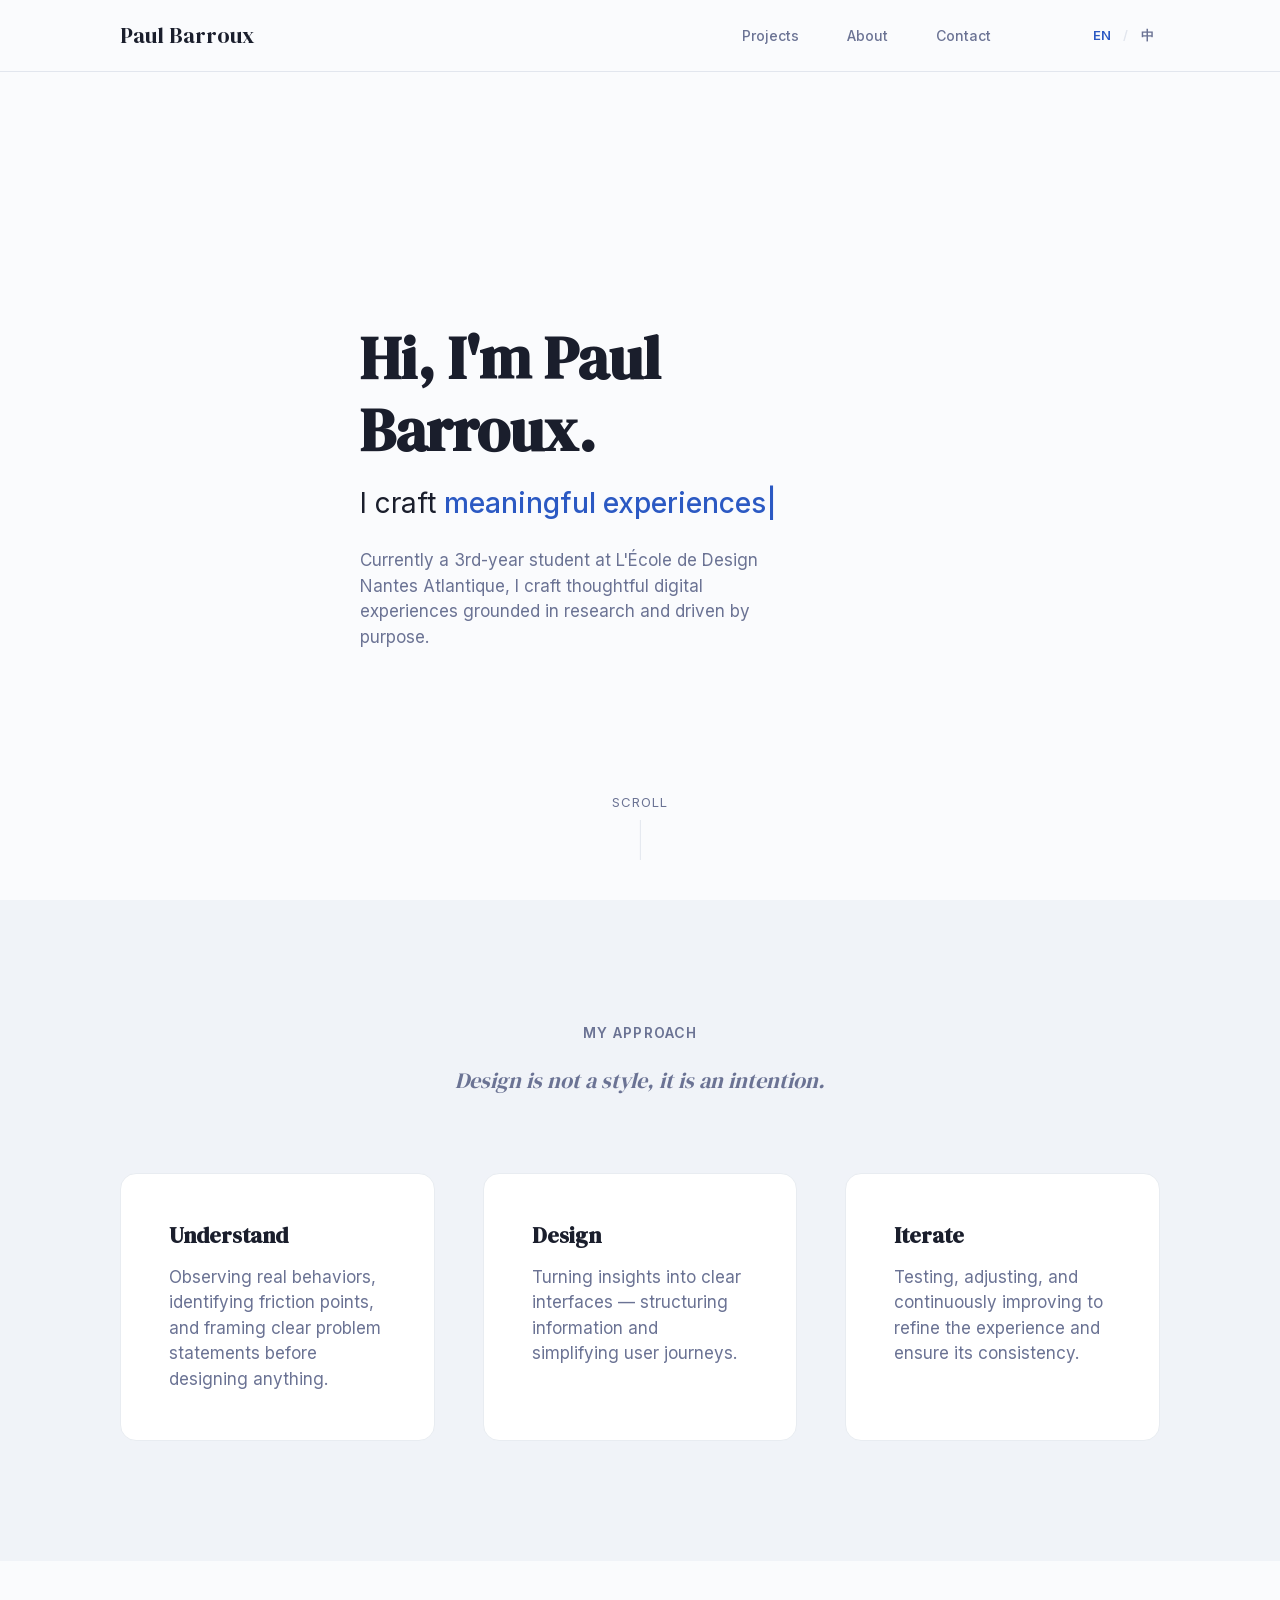
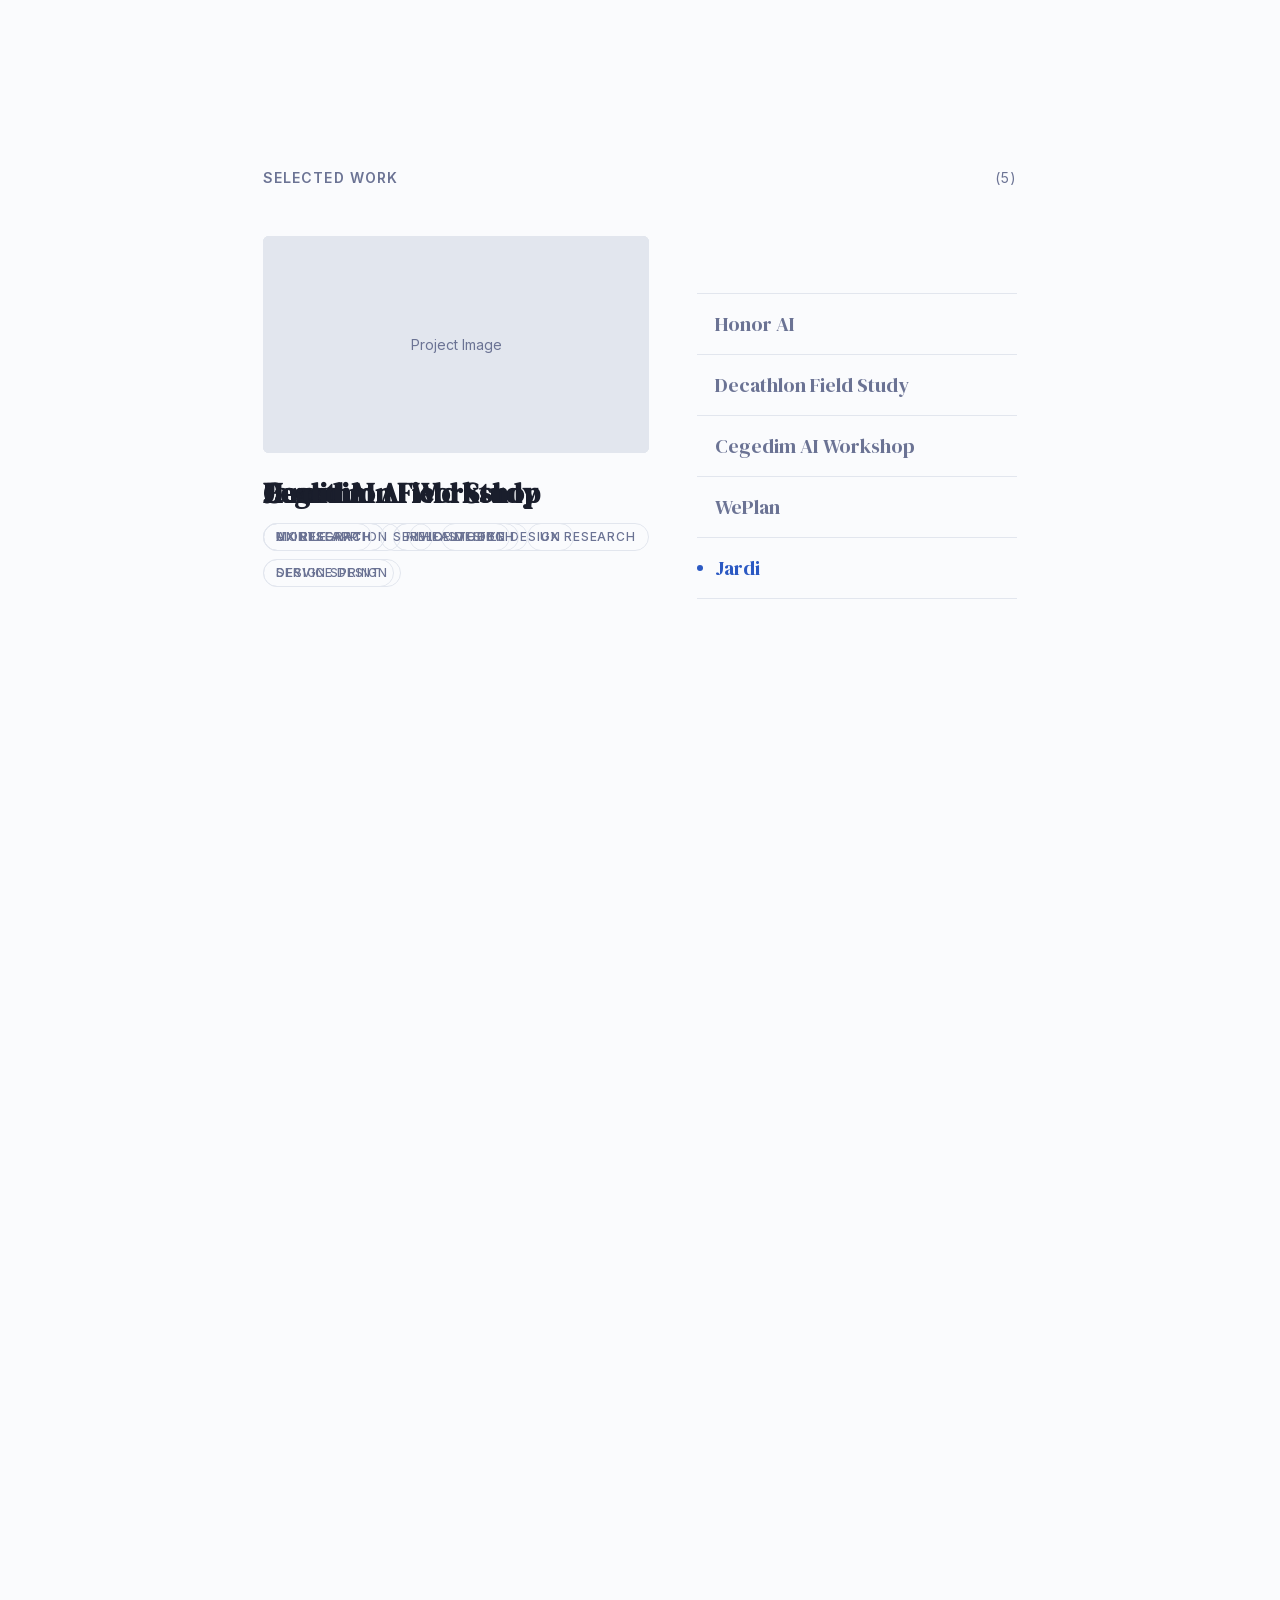
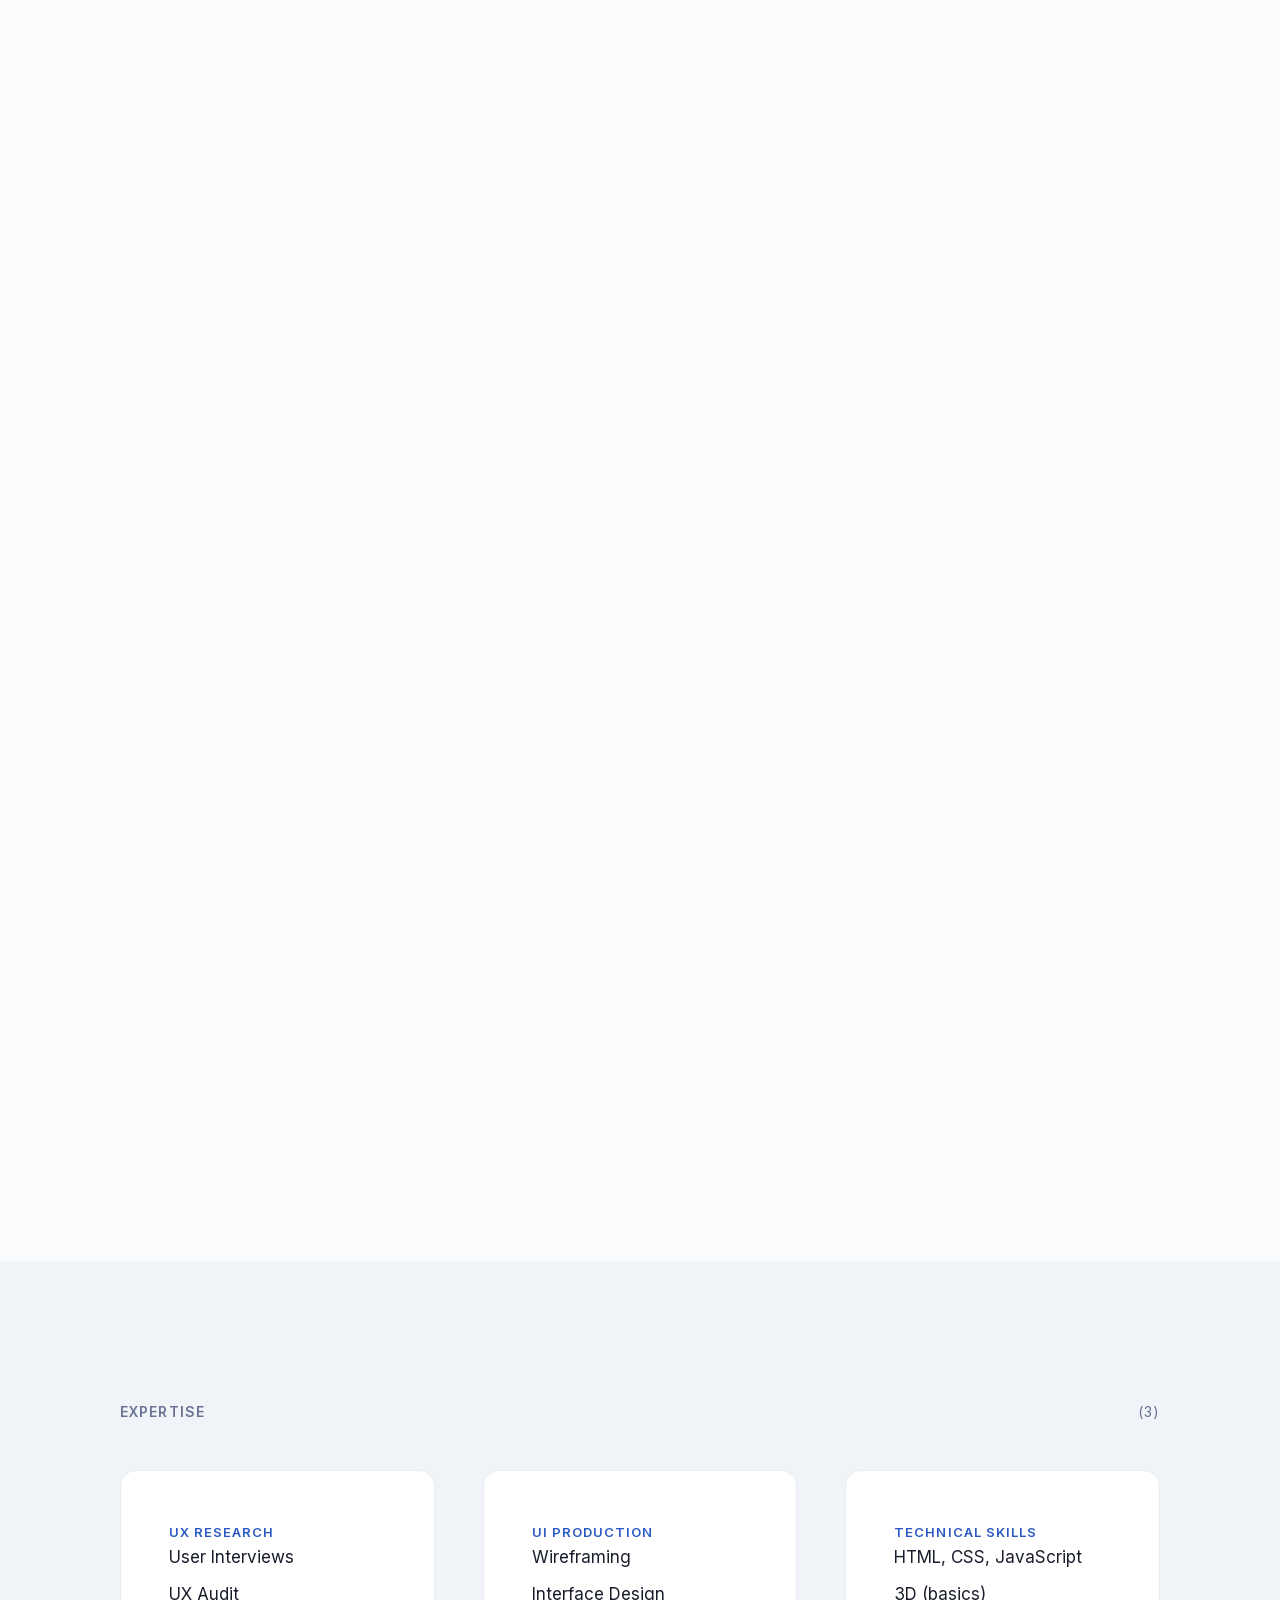
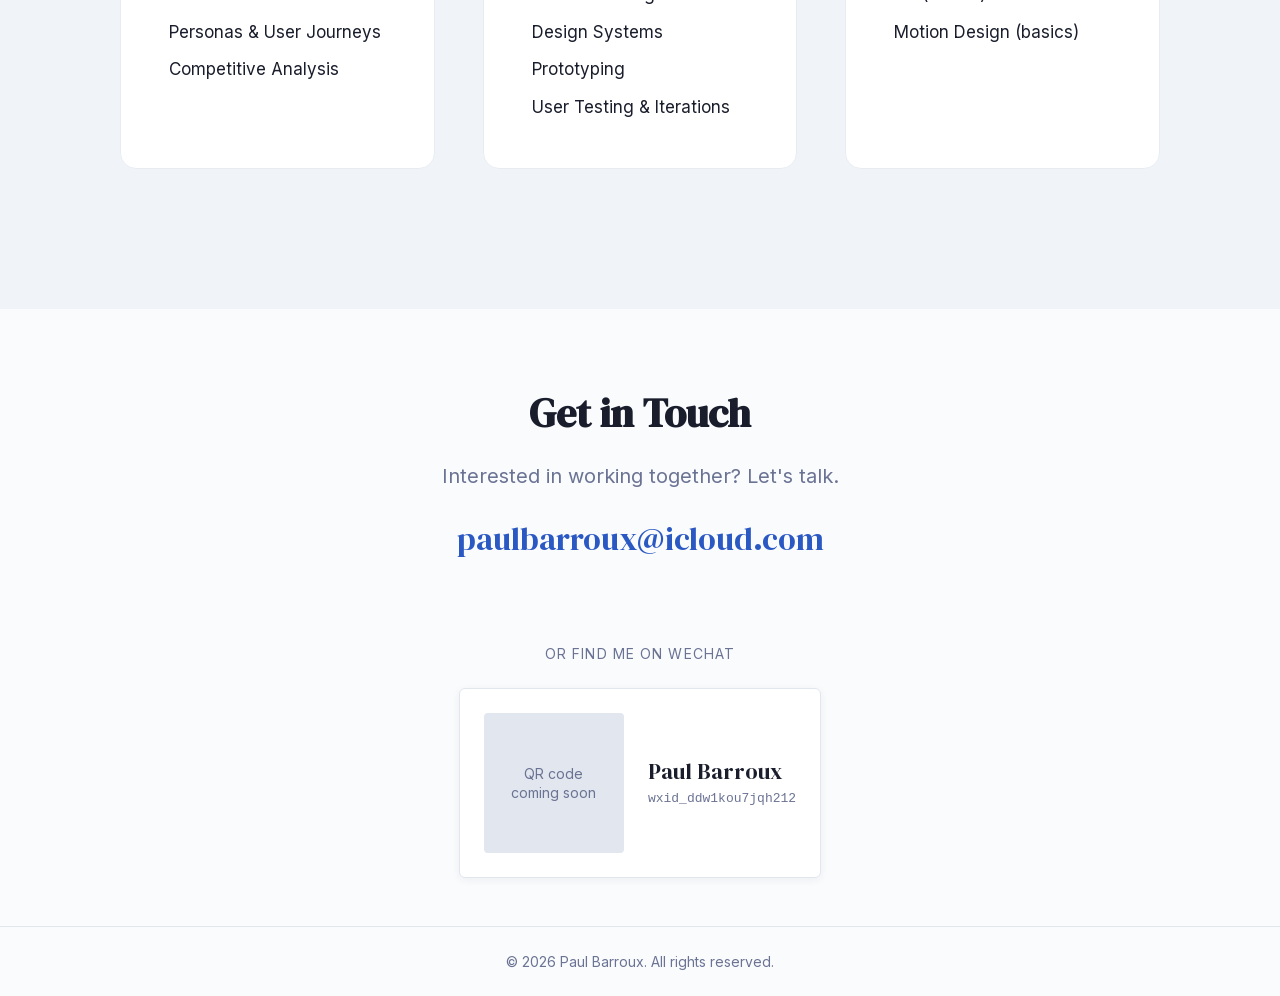
==== commit 86e838dc: "Correction Global+Mail+autre detaille" ====
--- a/index.html
+++ b/index.html
@@ -98,6 +98,54 @@
       </div>
     </section>
 
+    <!-- ========== APPROACH ========== -->
+    <section class="approach">
+      <div class="container">
+        <div class="approach__header reveal">
+          <span class="section-label">
+            <span data-lang="en">My Approach</span>
+            <span data-lang="zh">我的方法</span>
+          </span>
+          <p class="approach__tagline">
+            <span data-lang="en">Design is not a style, it is an intention.</span>
+            <span data-lang="zh">设计不是一种风格，而是一种意图。</span>
+          </p>
+        </div>
+        <div class="case-methodology__cards">
+          <div class="case-methodology__card reveal" data-delay="0">
+            <h3 class="case-methodology__card-title">
+              <span data-lang="en">Understand</span>
+              <span data-lang="zh">理解</span>
+            </h3>
+            <p class="case-methodology__card-text">
+              <span data-lang="en">Observing real behaviors, identifying friction points, and framing clear problem statements before designing anything.</span>
+              <span data-lang="zh">观察真实的使用行为，识别摩擦点，在设计之前明确问题陈述。</span>
+            </p>
+          </div>
+          <div class="case-methodology__card reveal" data-delay="100">
+            <h3 class="case-methodology__card-title">
+              <span data-lang="en">Design</span>
+              <span data-lang="zh">设计</span>
+            </h3>
+            <p class="case-methodology__card-text">
+              <span data-lang="en">Turning insights into clear interfaces — structuring information and simplifying user journeys.</span>
+              <span data-lang="zh">将洞察转化为清晰的界面，梳理信息结构，简化用户路径。</span>
+            </p>
+          </div>
+          <div class="case-methodology__card reveal" data-delay="200">
+            <h3 class="case-methodology__card-title">
+              <span data-lang="en">Iterate</span>
+              <span data-lang="zh">迭代</span>
+            </h3>
+            <p class="case-methodology__card-text">
+              <span data-lang="en">Testing, adjusting, and continuously improving to refine the experience and ensure its consistency.</span>
+              <span data-lang="zh">持续测试、调整与改进，打磨体验，保证一致性。</span>
+            </p>
+          </div>
+        </div>
+      </div>
+    </section>
+
     <!-- ========== SELECTED WORK — Scroll-locked carousel ========== -->
     <div class="projects-wrapper" id="projects-wrapper">
       <section class="projects" id="projects">
@@ -304,7 +352,7 @@
           <span data-lang="en">Interested in working together? Let's talk.</span>
           <span data-lang="zh">想合作？欢迎联系。</span>
         </p>
-        <a href="mailto:hello@paulbarroux.com" class="contact__email reveal" data-delay="200">hello@paulbarroux.com</a>
+        <a href="mailto:paulbarroux@icloud.com" class="contact__email reveal" data-delay="200">paulbarroux@icloud.com</a>
 
         <div class="contact__wechat reveal" data-delay="300">
           <p class="contact__wechat-label">
--- a/css/styles.css
+++ b/css/styles.css
@@ -425,7 +425,7 @@
 }
 
 .hero__left {
-  max-width: 60%;
+  max-width: 75%;
 }
 
 .hero__title {
@@ -520,21 +520,22 @@
 .expertise__grid {
   display: grid;
   grid-template-columns: repeat(3, 1fr);
-  gap: 0;
+  gap: var(--space-lg);
 }
 
 .expertise__column {
-  padding: 0 var(--space-lg);
-  border-right: 1px solid var(--color-divider);
+  background: var(--color-surface);
+  border: 1px solid var(--color-surface-border);
+  border-radius: 16px;
+  padding: var(--space-lg);
 }
 
 .expertise__column:first-child {
-  padding-left: 0;
+  /* card handles its own padding */
 }
 
 .expertise__column:last-child {
-  border-right: none;
-  padding-right: 0;
+  /* card handles its own border */
 }
 
 .expertise__column-title {
@@ -761,14 +762,18 @@
    CONTACT / FOOTER
    ============================================ */
 .contact {
-  padding: var(--space-section) 0 var(--space-xl);
+  padding: var(--space-xl) 0 var(--space-lg);
   text-align: center;
+}
+
+.contact .section-title {
+  margin-bottom: var(--space-md);
 }
 
 .contact__text {
   font-size: var(--text-subtitle);
   color: var(--color-text-secondary);
-  margin-bottom: var(--space-lg);
+  margin-bottom: var(--space-md);
 }
 
 .contact__email {
@@ -805,7 +810,7 @@
 
 /* WeChat block in contact section */
 .contact__wechat {
-  margin-top: var(--space-section);
+  margin-top: var(--space-xl);
   display: flex;
   flex-direction: column;
   align-items: center;
@@ -2423,6 +2428,33 @@
   font-weight: 500;
 }
 
+/* ============================================
+   APPROACH SECTION (Homepage)
+   ============================================ */
+.approach {
+  padding: var(--space-section) 0;
+  background: var(--color-tint);
+}
+
+.approach__header {
+  text-align: center;
+  margin-bottom: var(--space-xl);
+}
+
+.approach__header .section-label {
+  display: inline-block;
+  margin-bottom: var(--space-sm);
+}
+
+.approach__tagline {
+  font-family: var(--font-heading);
+  font-size: 22px;
+  line-height: var(--leading-heading);
+  color: var(--color-text-secondary);
+  margin-top: var(--space-xs);
+  font-style: italic;
+}
+
 /* Project navigation at bottom */
 .project-nav {
   padding: var(--space-lg) 0;
@@ -2502,19 +2534,8 @@
     gap: var(--space-lg);
   }
 
-  .expertise__column {
-    padding: 0;
-    border-right: none;
-  }
-
-  .expertise__column:nth-child(2) {
-    border-right: none;
-  }
-
   .expertise__column:last-child {
     grid-column: 1 / -1;
-    border-top: 1px solid var(--color-divider);
-    padding-top: var(--space-lg);
   }
 
   .projects__layout {
@@ -2545,6 +2566,10 @@
   .case-benchmark__cards {
     grid-template-columns: 1fr;
     gap: var(--space-md);
+  }
+
+  .approach__tagline {
+    font-size: 19px;
   }
 
   .case-benchmark__cards--three {
@@ -2681,18 +2706,8 @@
     gap: var(--space-lg);
   }
 
-  .expertise__column {
-    padding: 0;
-    border-right: none;
-  }
-
   .expertise__column:last-child {
     grid-column: auto;
-  }
-
-  .expertise__column:not(:last-child) {
-    padding-bottom: var(--space-lg);
-    border-bottom: 1px solid var(--color-divider);
   }
 
   /* Hero */
@@ -2742,6 +2757,15 @@
   .contact__wechat-info {
     align-items: center;
     text-align: center;
+  }
+
+  /* Approach section */
+  .approach {
+    padding: var(--space-xl) 0;
+  }
+
+  .approach__tagline {
+    font-size: 17px;
   }
 
   /* Case study header */
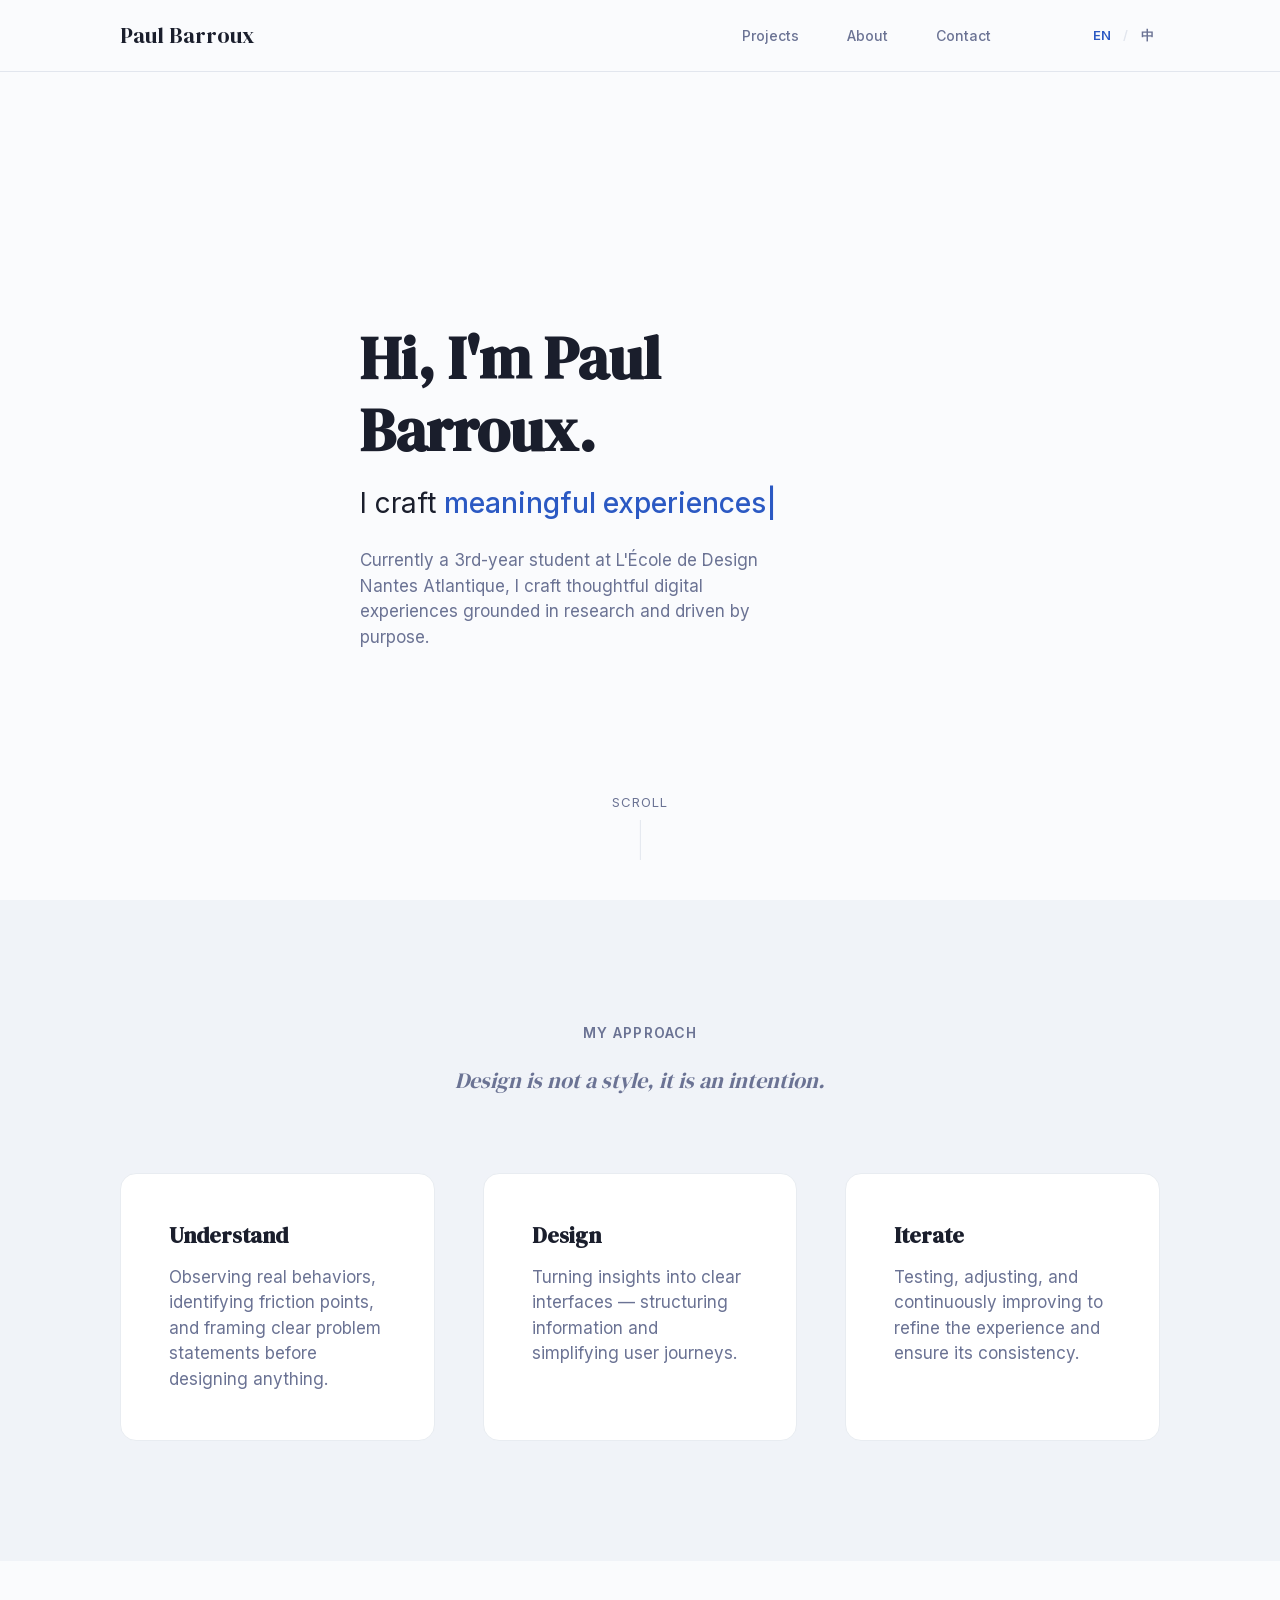
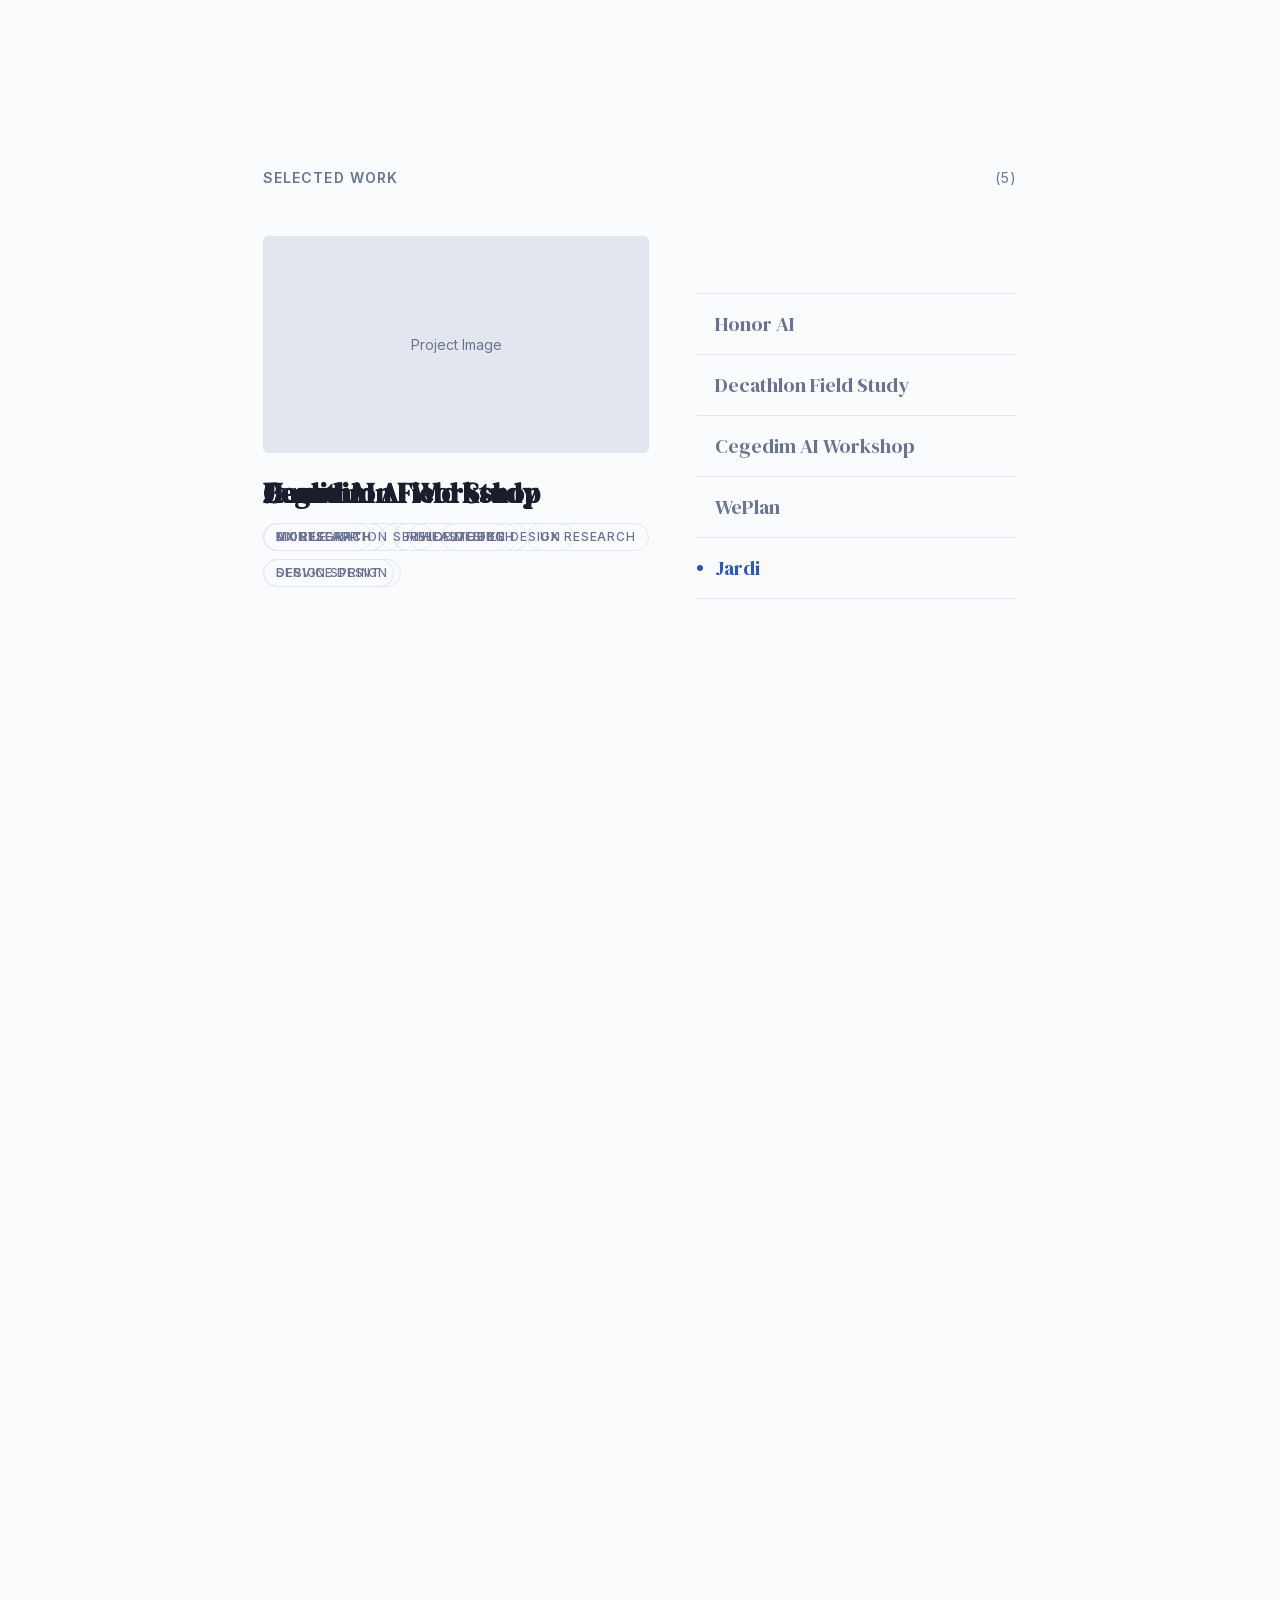
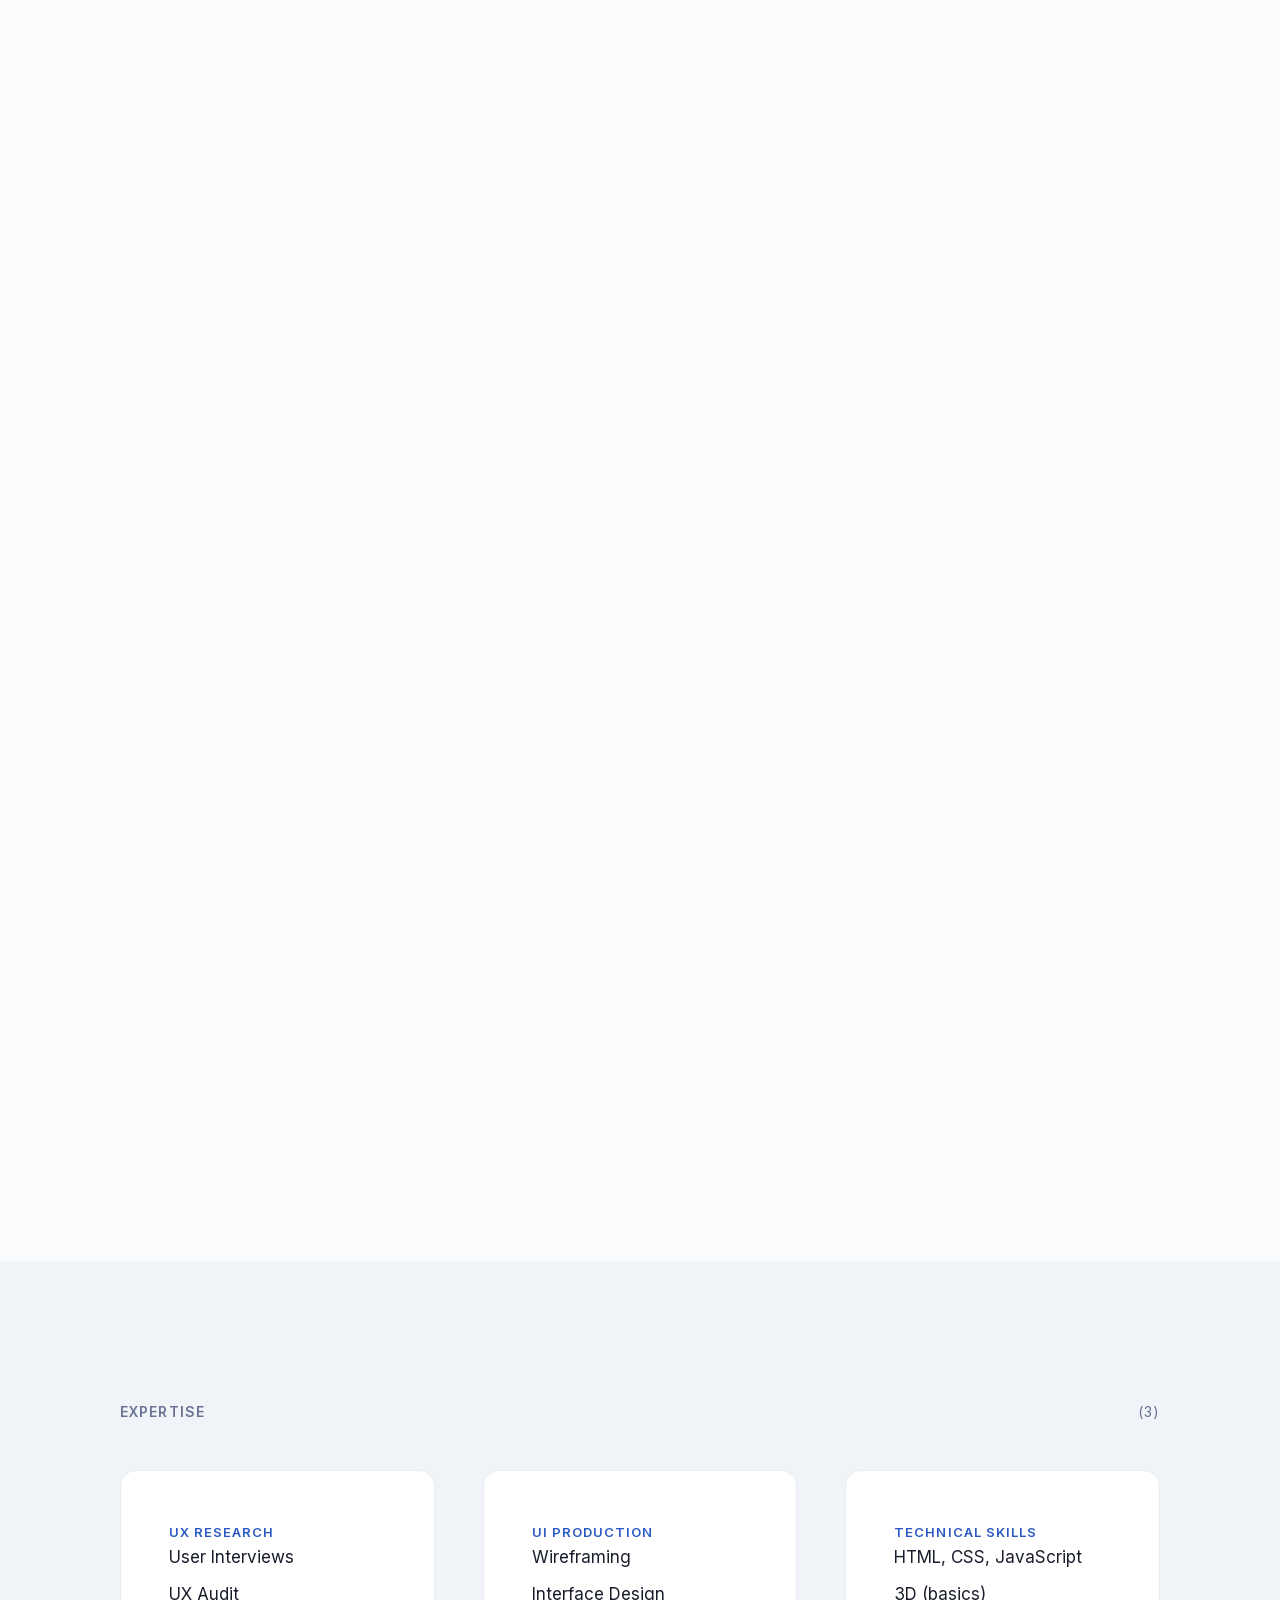
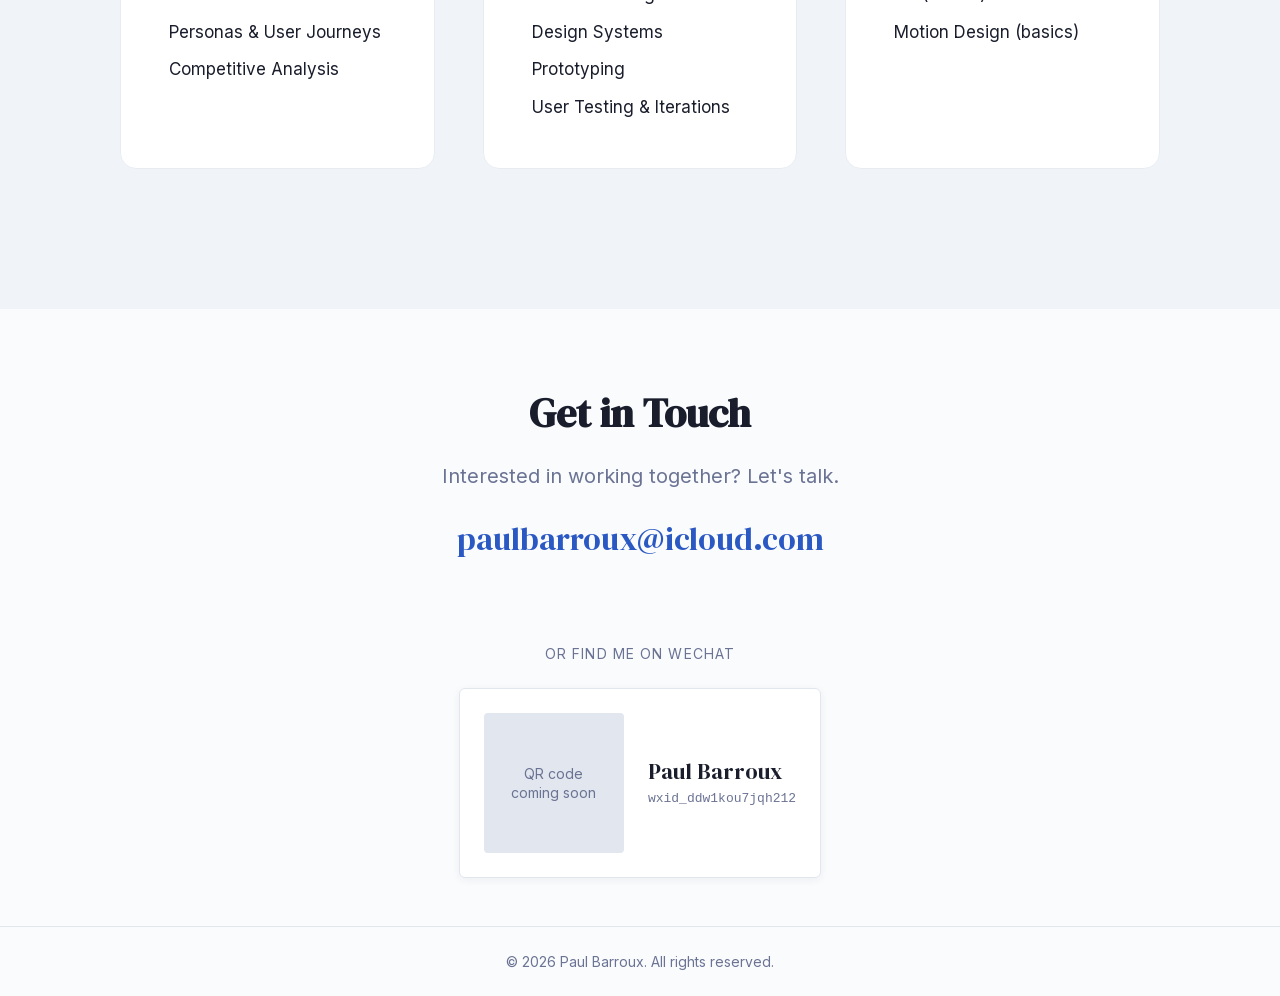
==== commit 54a49016: "Honor+" ====
--- a/index.html
+++ b/index.html
@@ -162,7 +162,9 @@
             <!-- Featured project (left column) -->
             <div class="projects__stage">
               <a href="honor-ai.html" class="projects__slide active" data-index="0">
-                <div class="projects__slide-image">Project Image</div>
+                <div class="projects__slide-image">
+                  <img src="assets/images/HonorMain.avif" alt="Honor AI project" loading="lazy">
+                </div>
                 <h3 class="projects__slide-title">Honor AI</h3>
                 <div class="projects__slide-tags">
                   <span class="tag">UX Research</span>
@@ -236,7 +238,9 @@
           <!-- Mobile: stacked cards (hidden on desktop) -->
           <div class="projects__mobile-list">
             <a href="honor-ai.html" class="projects__mobile-card reveal">
-              <div class="projects__mobile-image">Project Image</div>
+              <div class="projects__mobile-image">
+                <img src="assets/images/HonorMain.avif" alt="Honor AI project" loading="lazy">
+              </div>
               <h3 class="projects__mobile-title">Honor AI</h3>
               <div class="projects__mobile-tags">
                 <span class="tag">UX Research</span>
--- a/css/styles.css
+++ b/css/styles.css
@@ -972,9 +972,20 @@
   color: var(--color-text-secondary);
 }
 
+/* Header hero image (replaces blank spacer when a real image is provided) */
+.case-header__hero-img {
+  width: 100%;
+}
+.case-header__hero-img img {
+  width: 100%;
+  height: auto;
+  display: block;
+  border-radius: 12px;
+}
+
 /* Tags row below the header */
 .case-tags {
-  padding: var(--space-md) 0 var(--space-lg);
+  padding: var(--space-lg) 0;
   display: flex;
   flex-wrap: wrap;
   gap: 8px;
@@ -1229,6 +1240,14 @@
   color: var(--color-text-secondary);
 }
 
+/* Intro context variant — tighter gap and padding for text-heavy cards */
+.case-methodology--intro .case-methodology__cards {
+  gap: var(--space-md);
+}
+.case-methodology--intro .case-methodology__card {
+  padding: var(--space-md);
+}
+
 /* Competitive Benchmark — 2-card layout */
 .case-benchmark {
   padding: 110px 0;
@@ -1322,6 +1341,57 @@
   font-size: var(--text-small);
   color: var(--color-text-secondary);
   margin-top: var(--space-lg);
+}
+
+/* ── Real image overrides (remove placeholder styling when an img is present) ── */
+.case-block__image:has(img),
+.case-audience__image:has(img) {
+  aspect-ratio: unset;
+  background: none;
+  display: block;
+}
+.case-wireframes__image:has(img) {
+  aspect-ratio: unset;
+  background: none;
+  display: block;
+}
+.case-block__image img,
+.case-wireframes__image img {
+  width: 100%;
+  height: auto;
+  display: block;
+  border-radius: 8px;
+}
+.case-audience__image img {
+  width: 100%;
+  height: auto;
+  display: block;
+  border-radius: 12px;
+}
+/* Desktop project card images */
+.projects__slide-image:has(img) {
+  background: none;
+  padding: 0;
+  display: block;
+}
+.projects__slide-image img {
+  width: 100%;
+  height: 100%;
+  object-fit: cover;
+  display: block;
+  border-radius: var(--radius);
+}
+/* Mobile project card images */
+.projects__mobile-image:has(img) {
+  background: none;
+  display: block;
+}
+.projects__mobile-image img {
+  width: 100%;
+  height: 100%;
+  object-fit: cover;
+  display: block;
+  border-radius: var(--radius);
 }
 
 /* ── Problem Statement (centered question) ── */
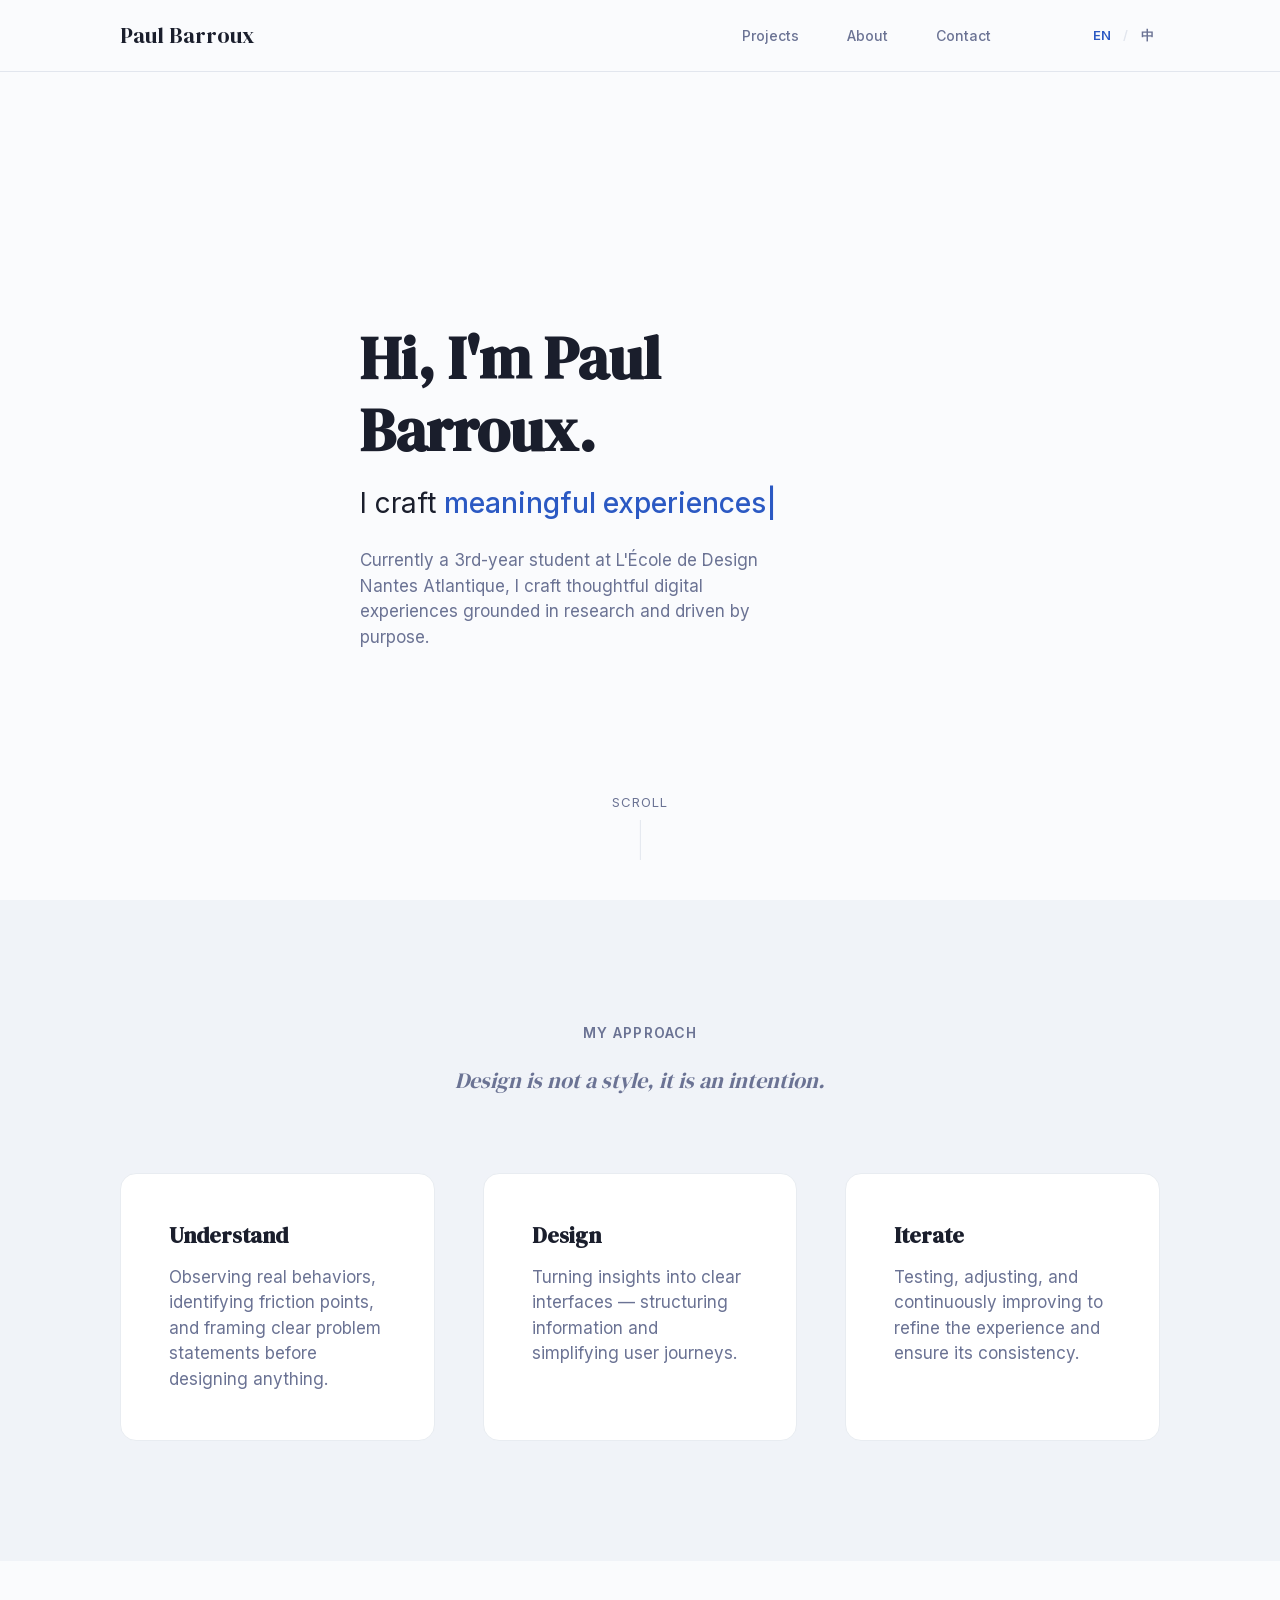
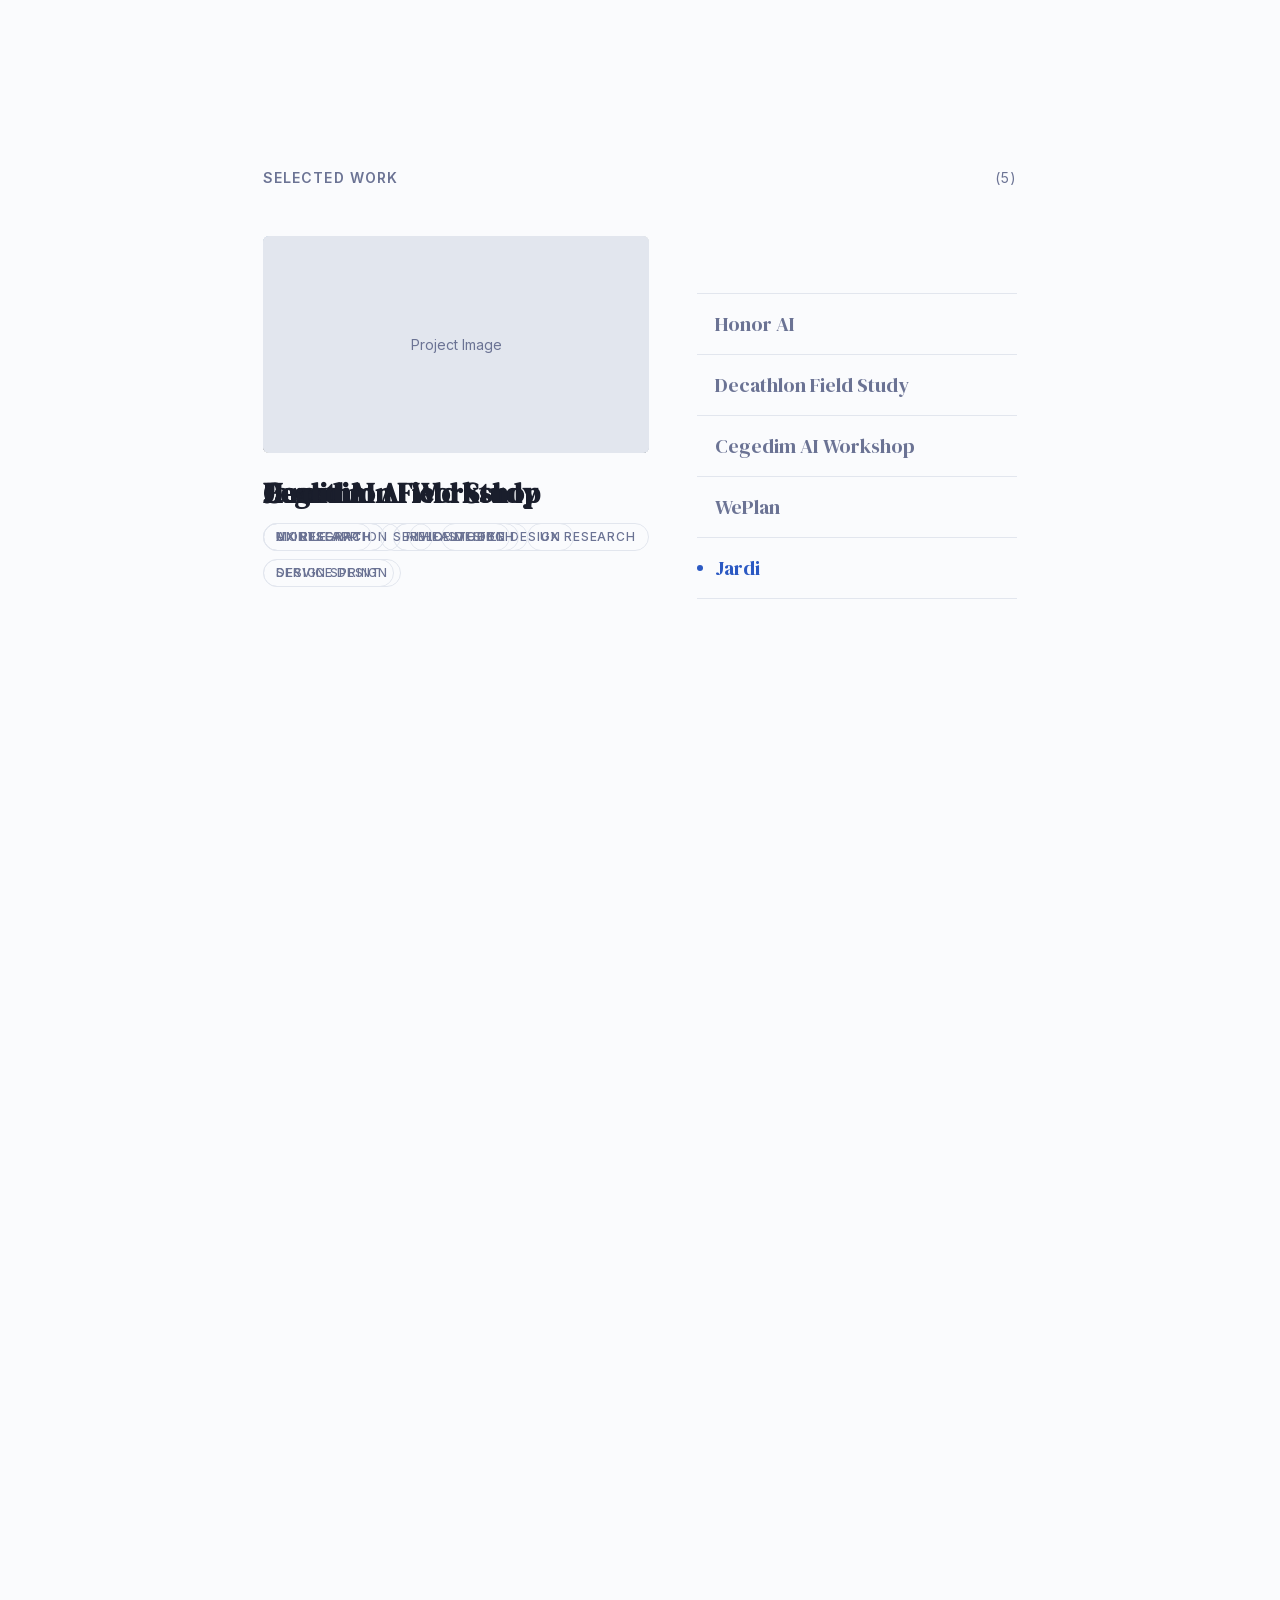
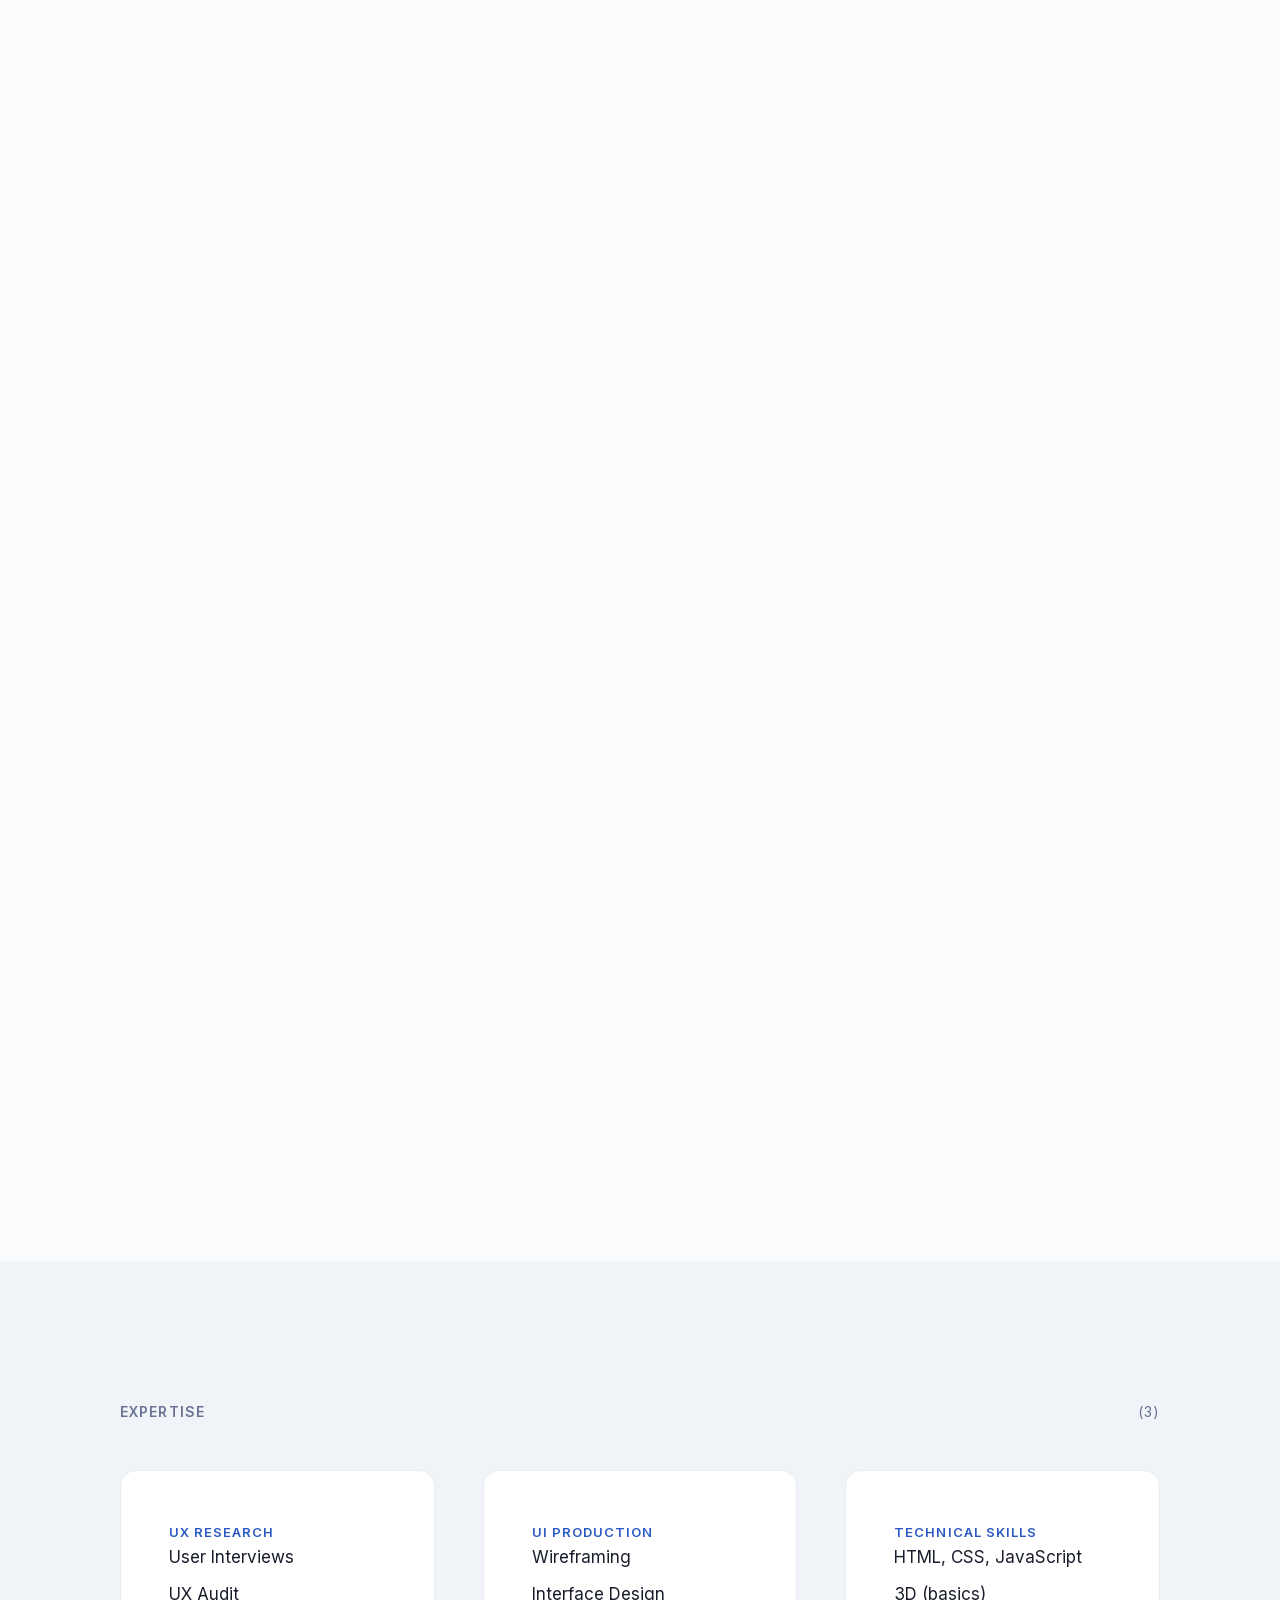
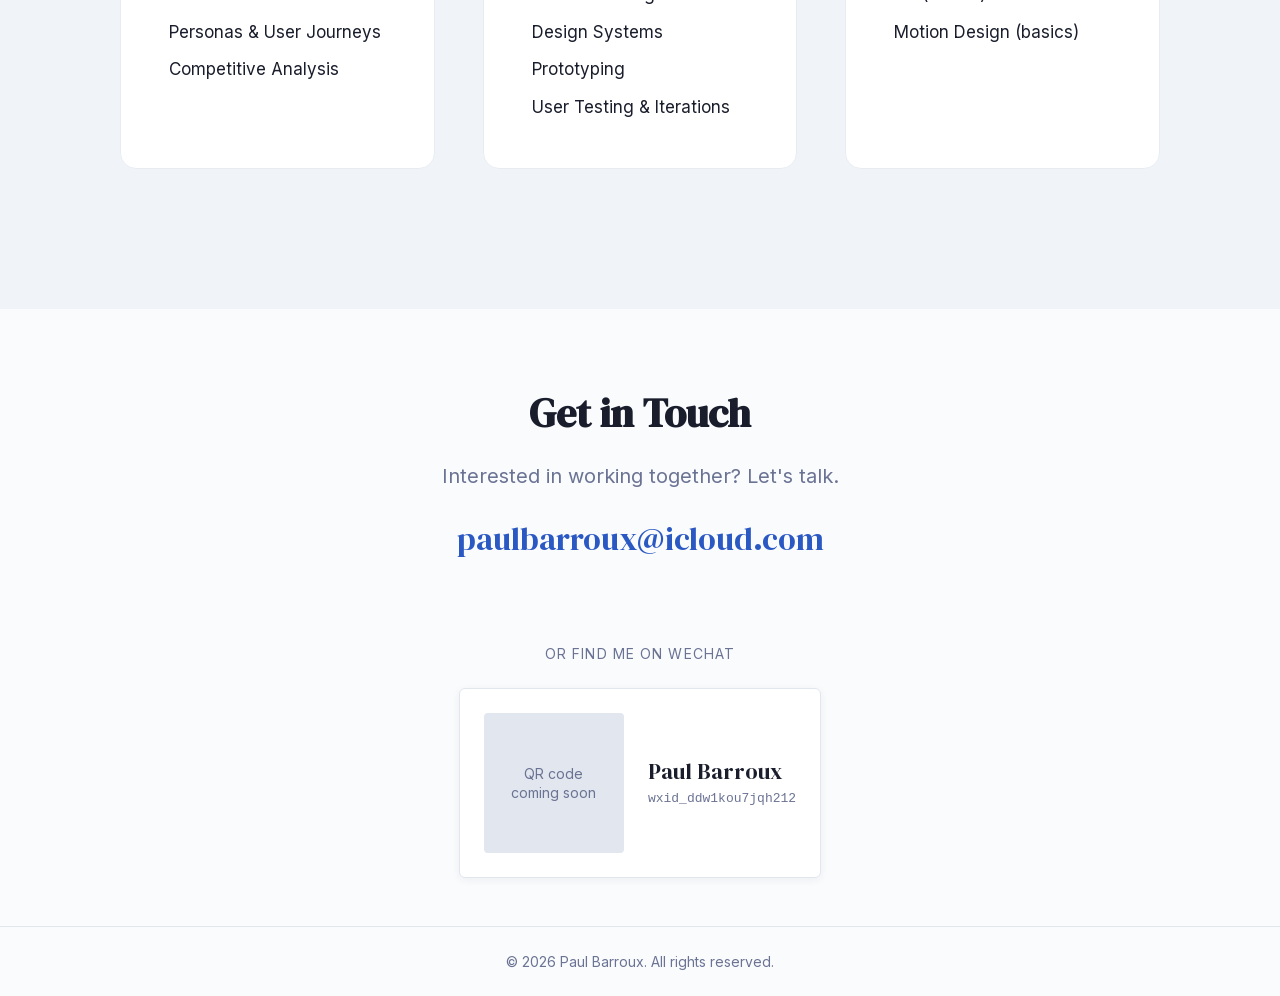
==== commit 3262e165: "Decathlon" ====
--- a/index.html
+++ b/index.html
@@ -173,7 +173,9 @@
                 </div>
               </a>
               <a href="decathlon.html" class="projects__slide" data-index="1">
-                <div class="projects__slide-image">Project Image</div>
+                <div class="projects__slide-image">
+                  <img src="assets/images/DecathlonAtlantisExterieur.jpg" alt="Decathlon Field Study project" loading="lazy">
+                </div>
                 <h3 class="projects__slide-title">Decathlon Field Study</h3>
                 <div class="projects__slide-tags">
                   <span class="tag">UX Research</span>
@@ -249,7 +251,9 @@
               </div>
             </a>
             <a href="decathlon.html" class="projects__mobile-card reveal">
-              <div class="projects__mobile-image">Project Image</div>
+              <div class="projects__mobile-image">
+                <img src="assets/images/DecathlonAtlantisExterieur.jpg" alt="Decathlon Field Study project" loading="lazy">
+              </div>
               <h3 class="projects__mobile-title">Decathlon Field Study</h3>
               <div class="projects__mobile-tags">
                 <span class="tag">UX Research</span>
--- a/css/styles.css
+++ b/css/styles.css
@@ -1355,6 +1355,21 @@
   background: none;
   display: block;
 }
+.case-callout__image:has(img) {
+  aspect-ratio: unset;
+  background: none;
+  display: block;
+}
+.case-problem__image:has(img) {
+  aspect-ratio: unset;
+  background: none;
+  display: block;
+}
+.case-posts__image:has(img) {
+  aspect-ratio: unset;
+  background: none;
+  display: block;
+}
 .case-block__image img,
 .case-wireframes__image img {
   width: 100%;
@@ -1367,6 +1382,19 @@
   height: auto;
   display: block;
   border-radius: 12px;
+}
+.case-callout__image img {
+  width: 100%;
+  height: auto;
+  display: block;
+  border-radius: 12px;
+}
+.case-problem__image img,
+.case-posts__image img {
+  width: 100%;
+  height: auto;
+  display: block;
+  border-radius: 16px;
 }
 /* Desktop project card images */
 .projects__slide-image:has(img) {
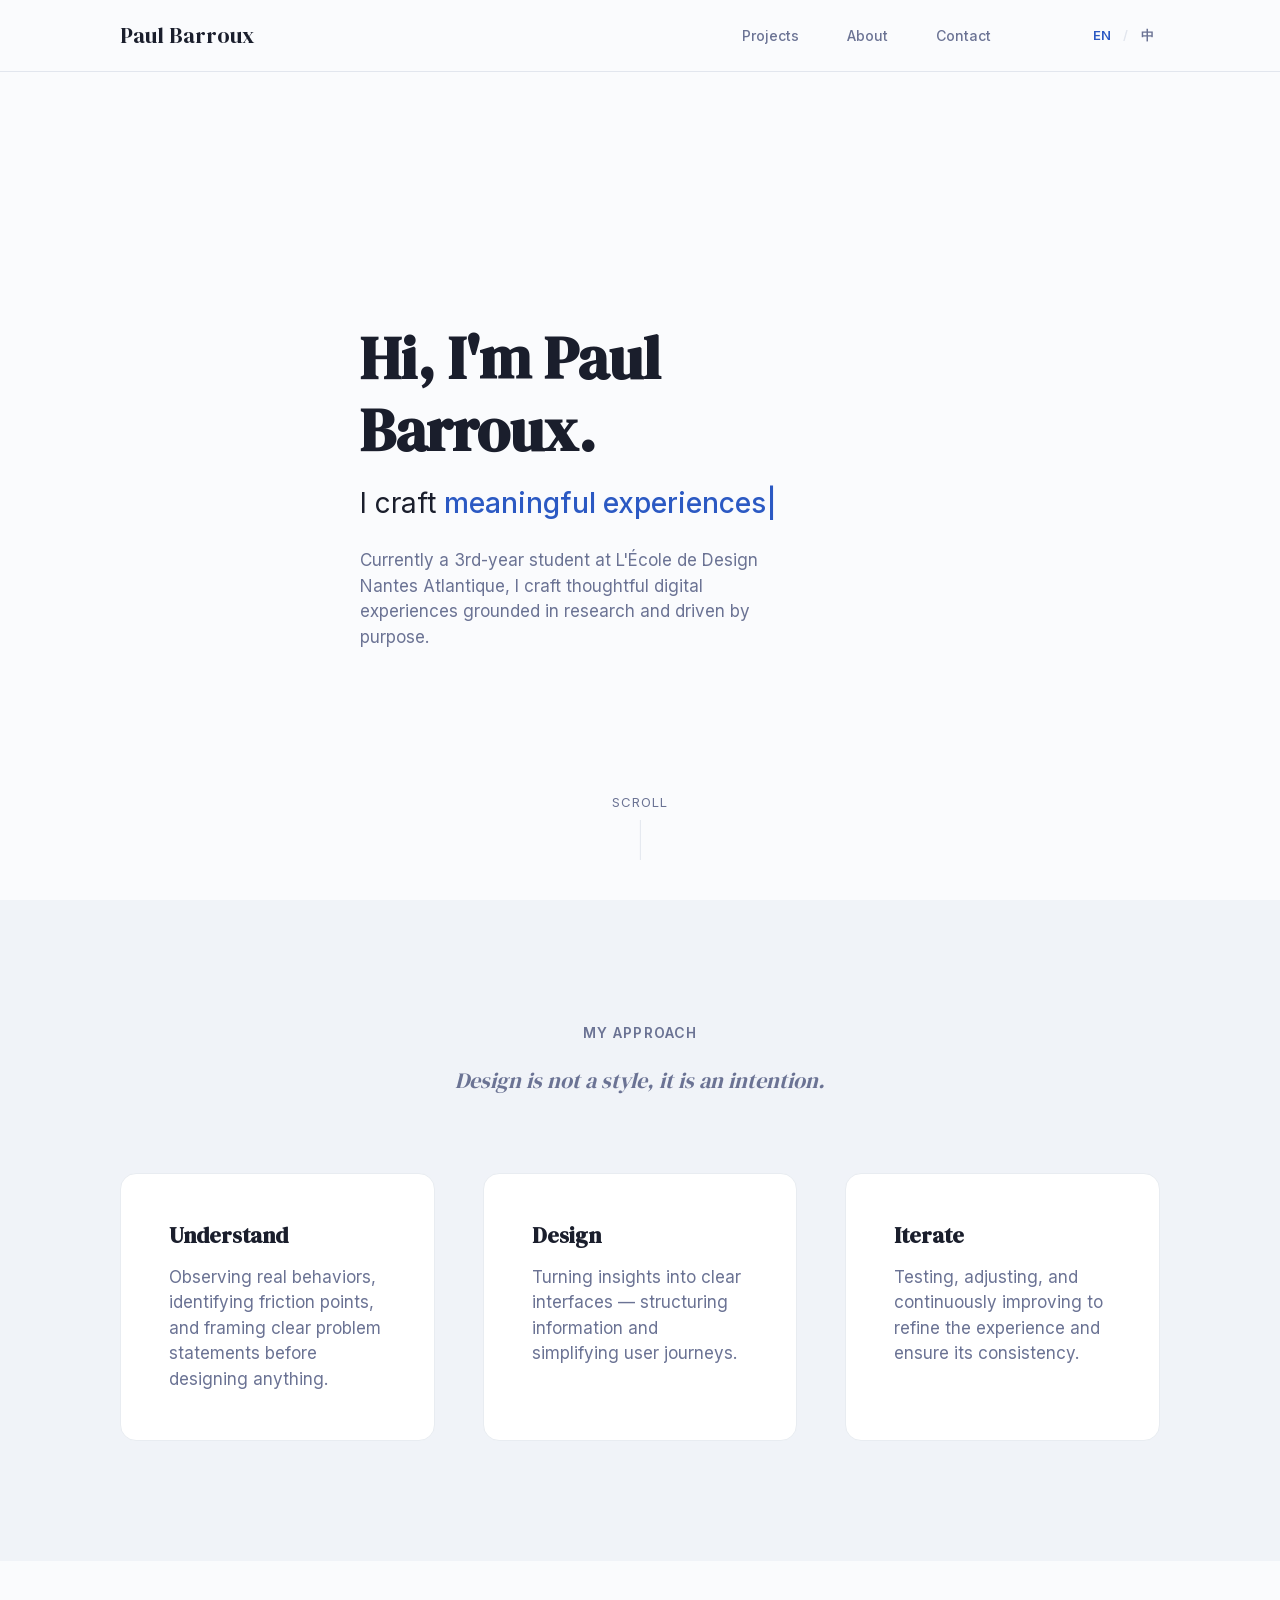
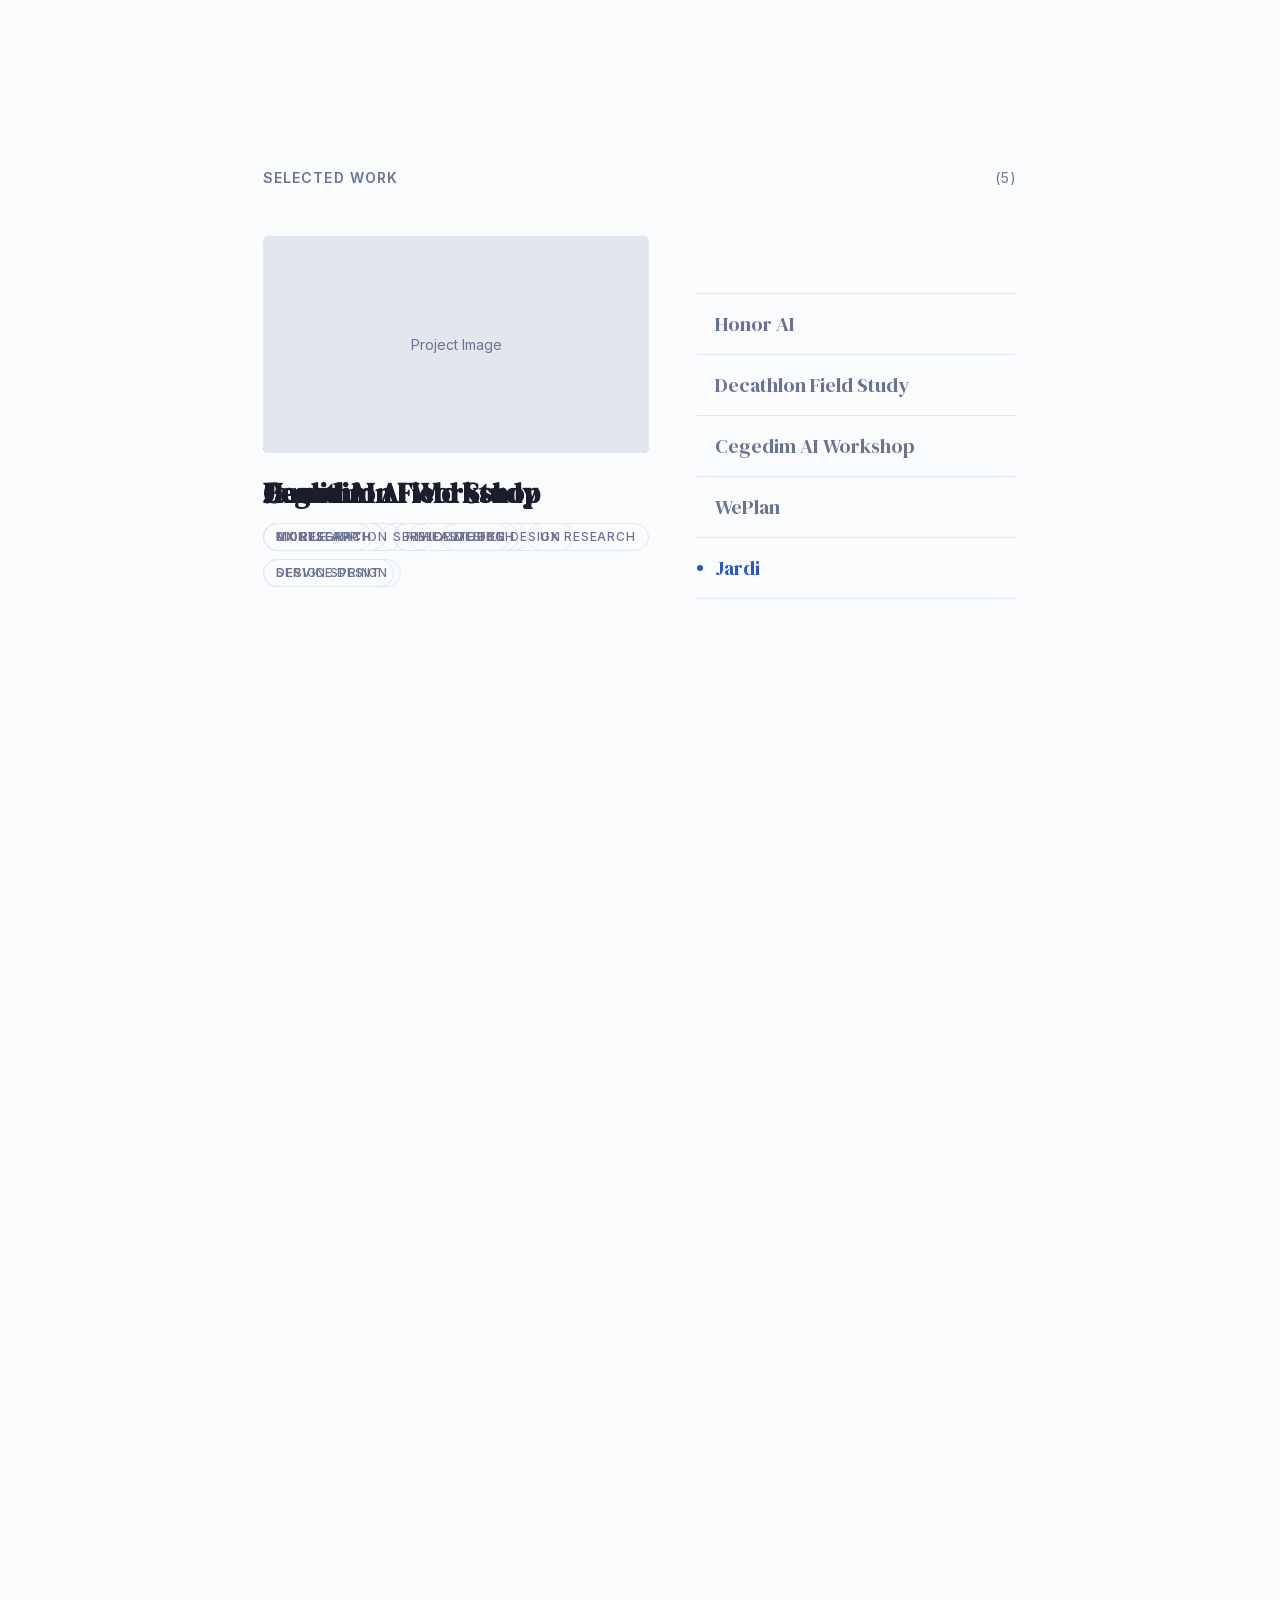
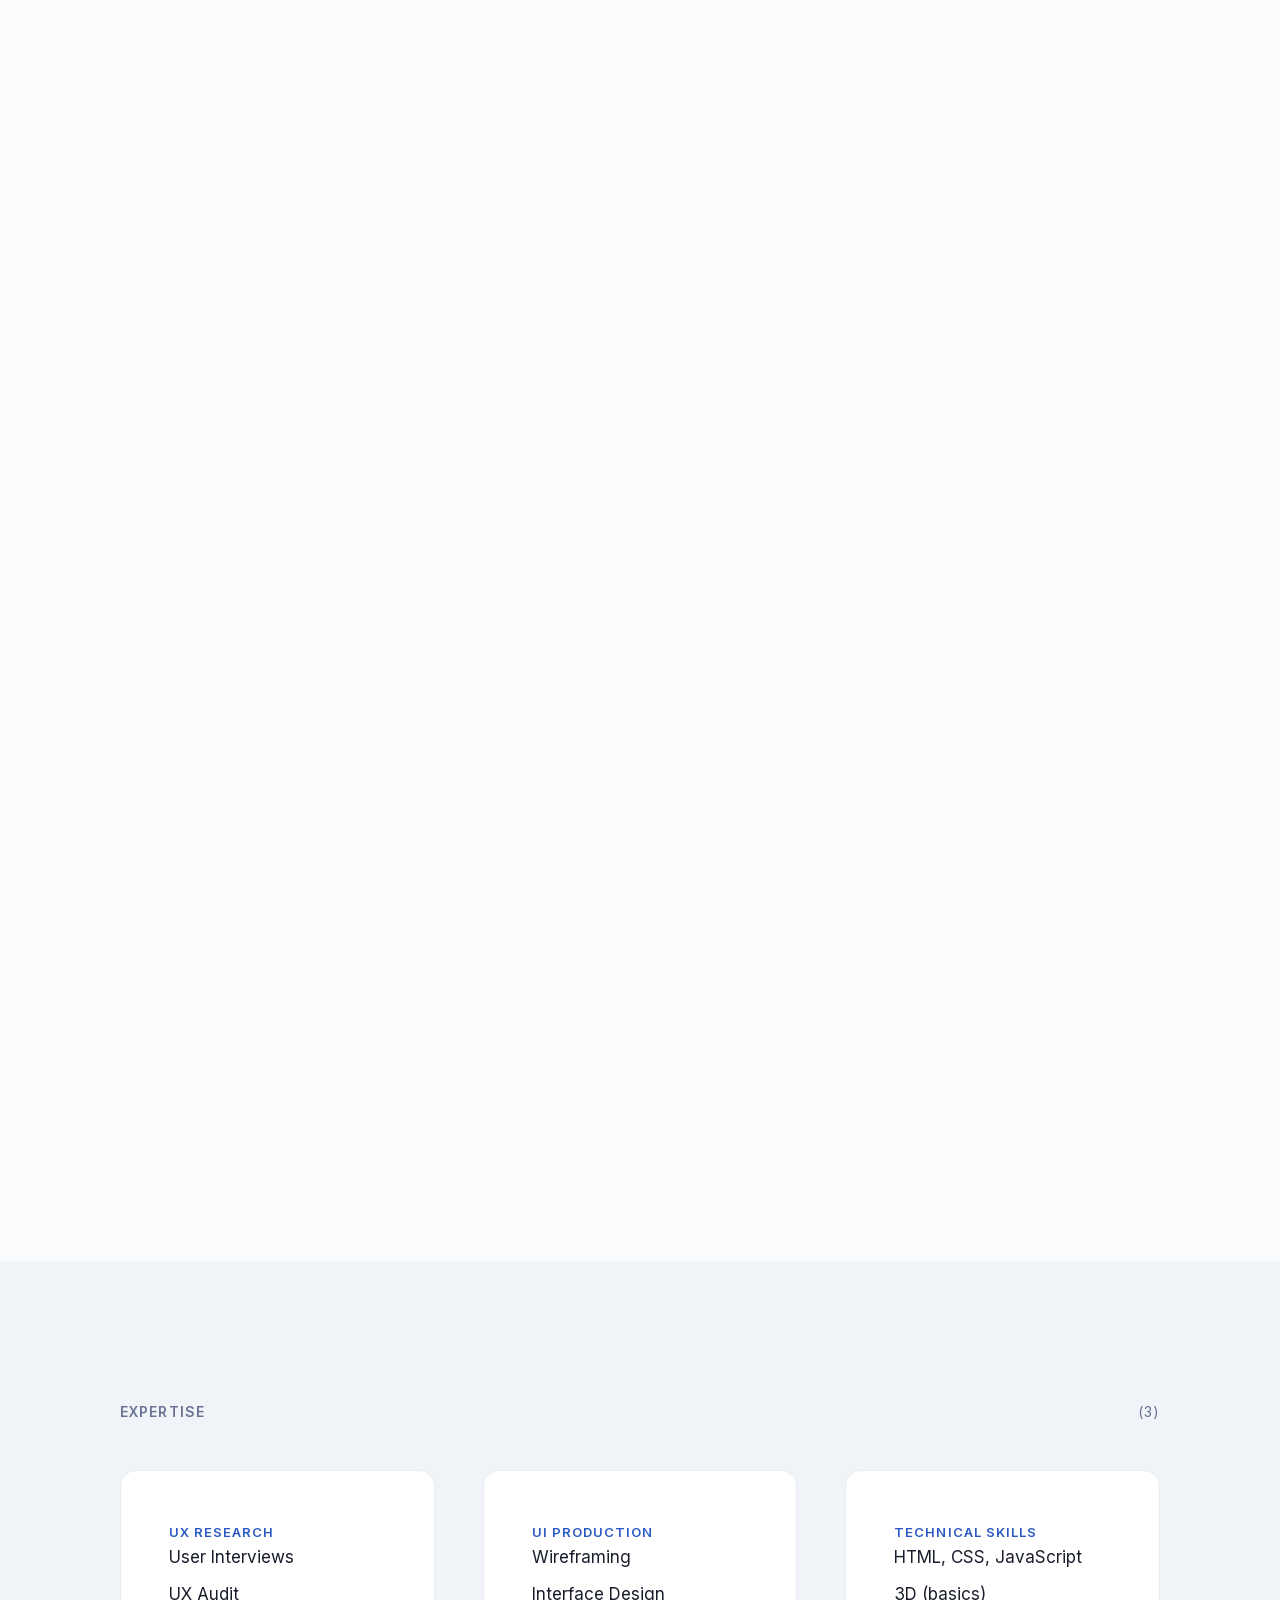
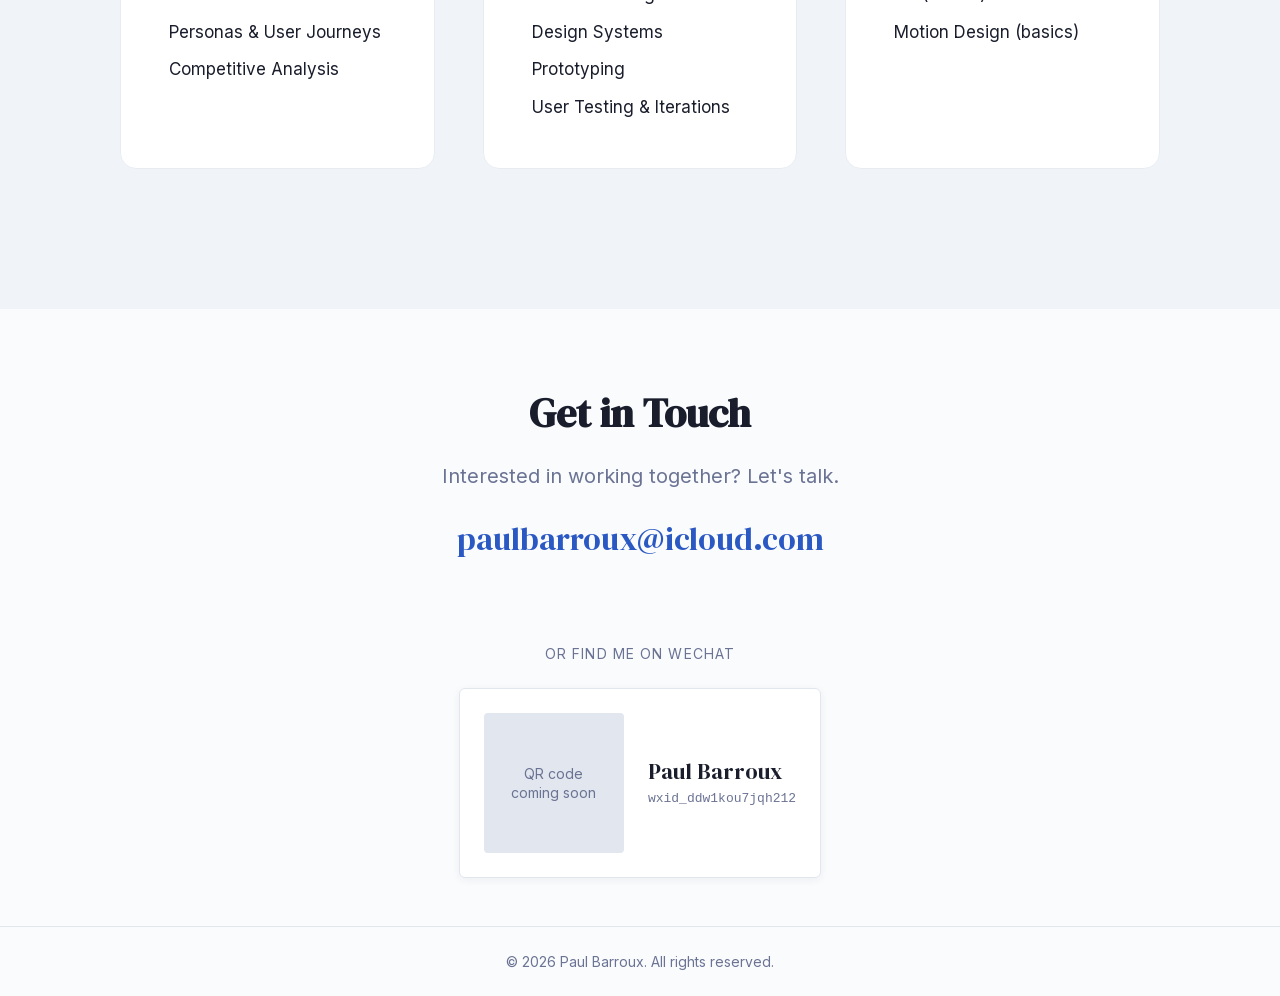
==== commit 62c0afb9: "Cegedim" ====
--- a/index.html
+++ b/index.html
@@ -184,7 +184,9 @@
                 </div>
               </a>
               <a href="cegedim.html" class="projects__slide" data-index="2">
-                <div class="projects__slide-image">Project Image</div>
+                <div class="projects__slide-image">
+                  <img src="assets/images/CegedimHeroimage.avif" alt="Cegedim AI Workshop project" loading="lazy">
+                </div>
                 <h3 class="projects__slide-title">Cegedim AI Workshop</h3>
                 <div class="projects__slide-tags">
                   <span class="tag">AI Integration</span>
@@ -262,7 +264,9 @@
               </div>
             </a>
             <a href="cegedim.html" class="projects__mobile-card reveal">
-              <div class="projects__mobile-image">Project Image</div>
+              <div class="projects__mobile-image">
+                <img src="assets/images/CegedimHeroimage.avif" alt="Cegedim AI Workshop project" loading="lazy">
+              </div>
               <h3 class="projects__mobile-title">Cegedim AI Workshop</h3>
               <div class="projects__mobile-tags">
                 <span class="tag">AI Integration</span>
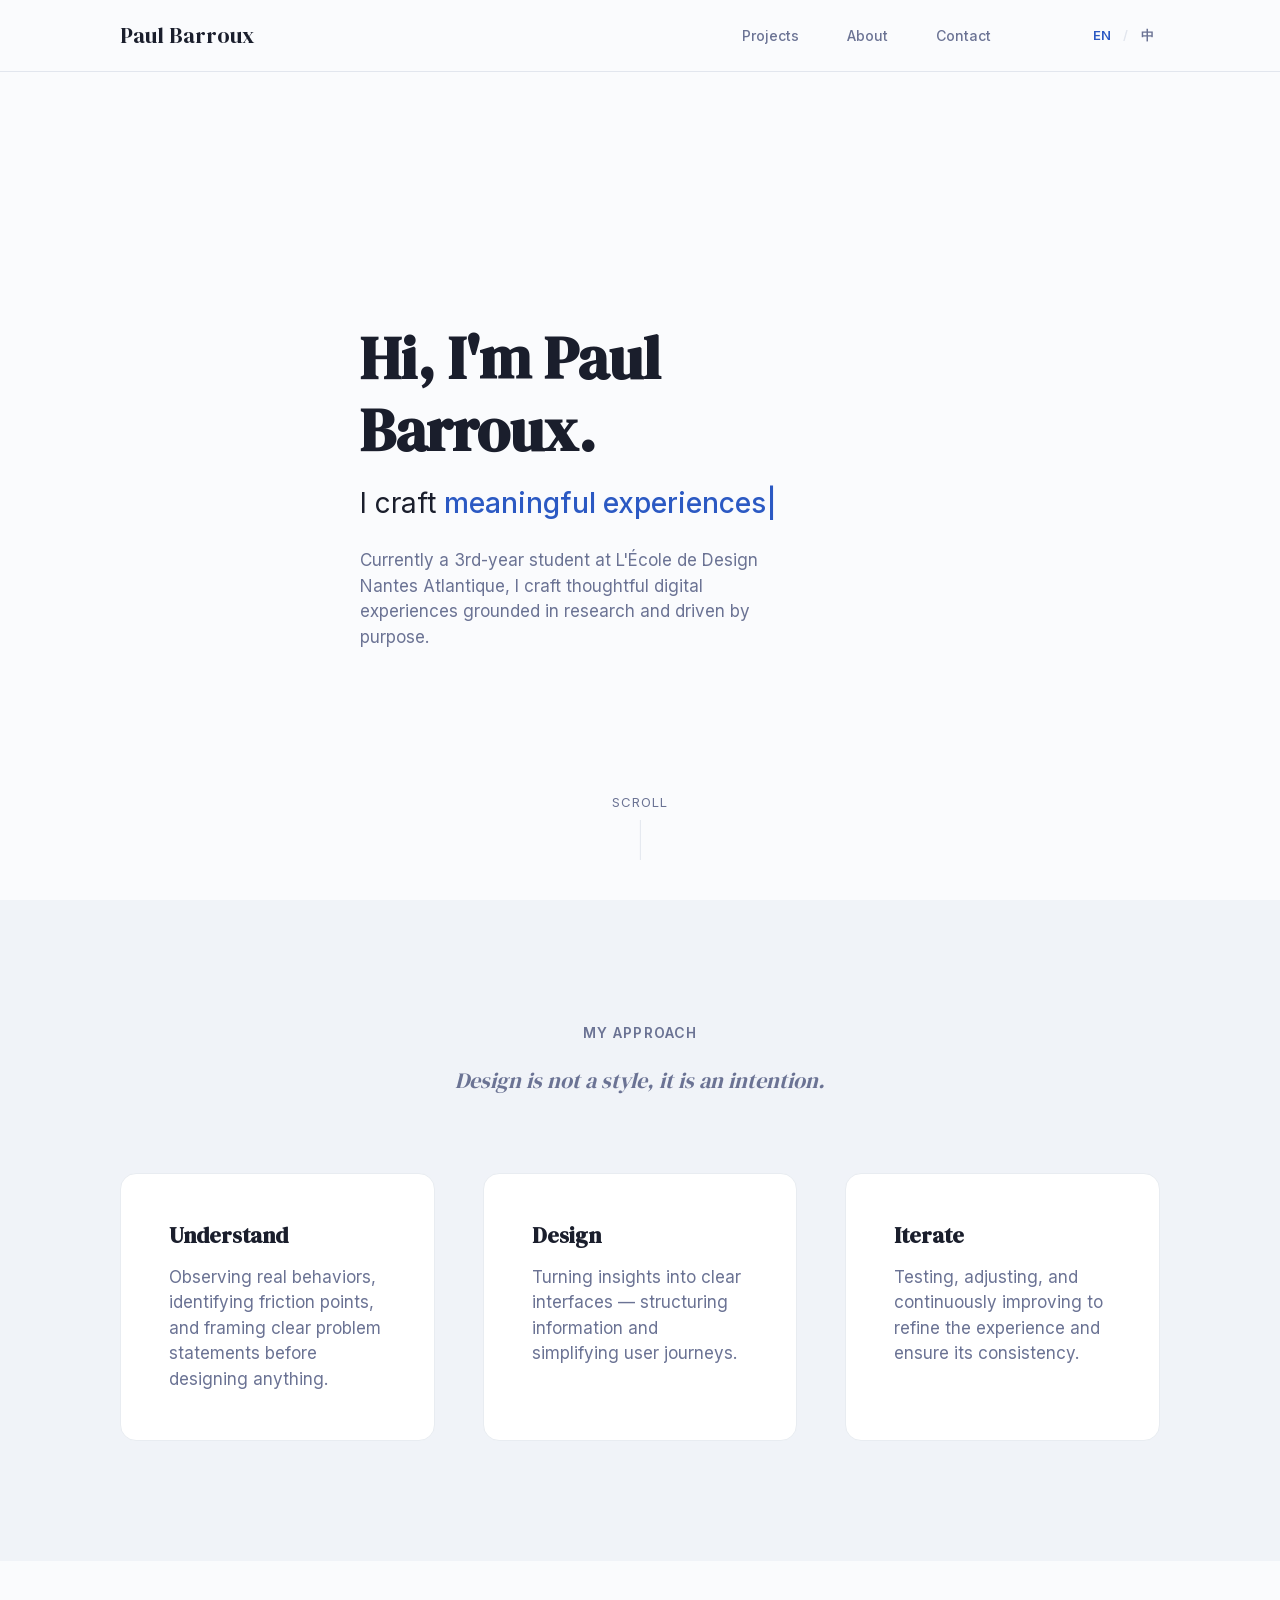
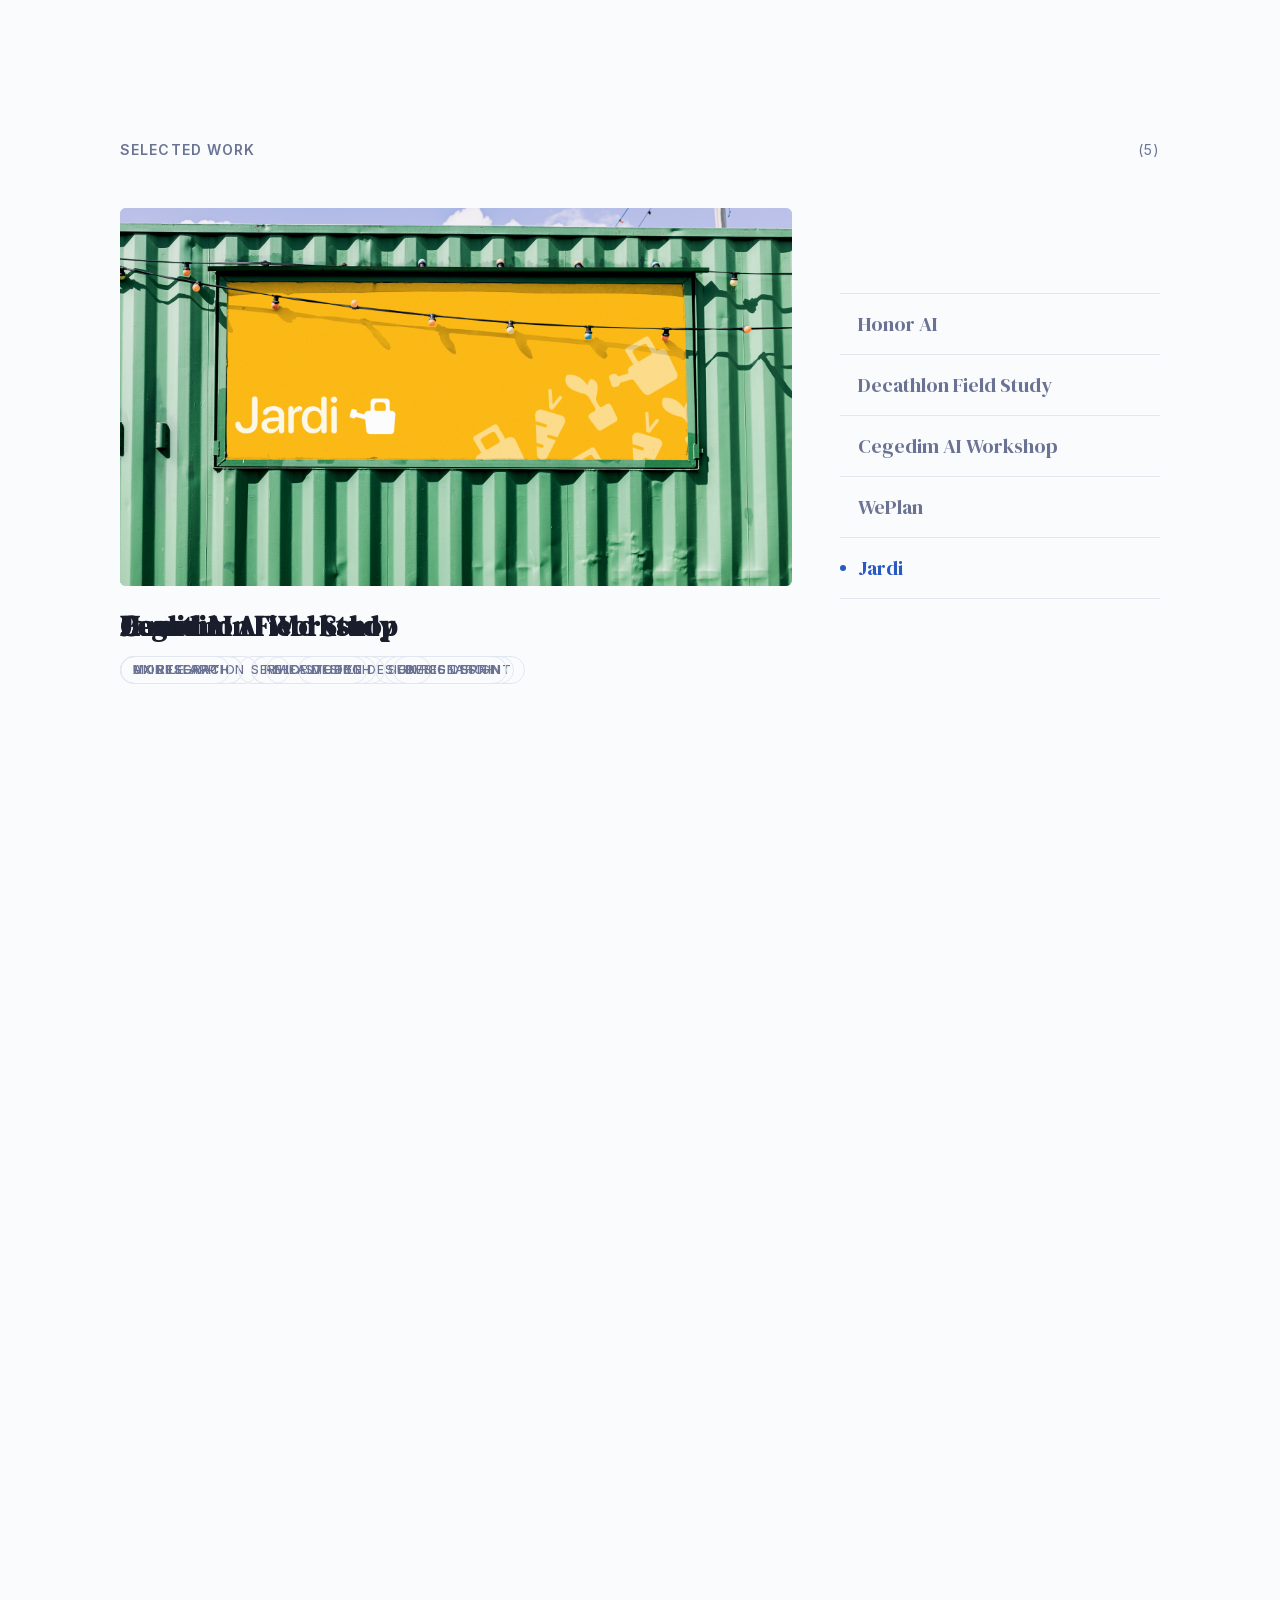
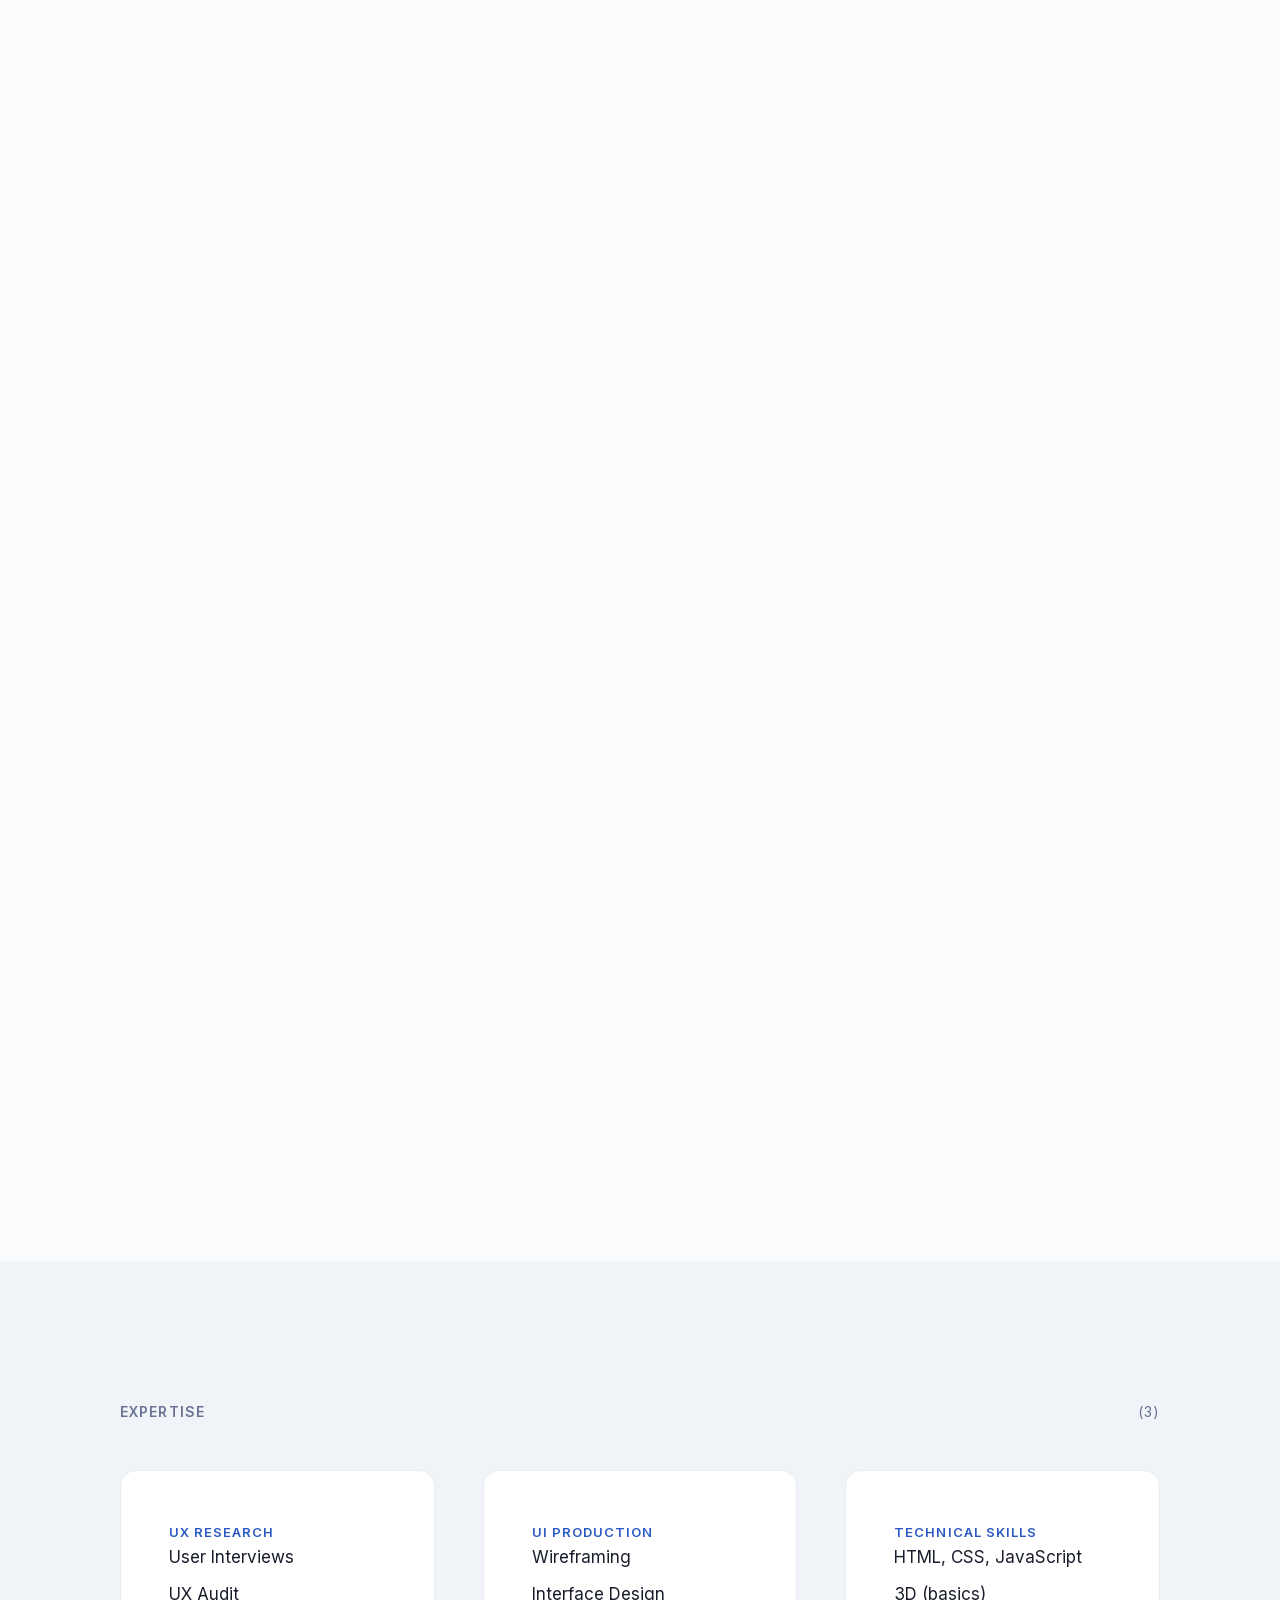
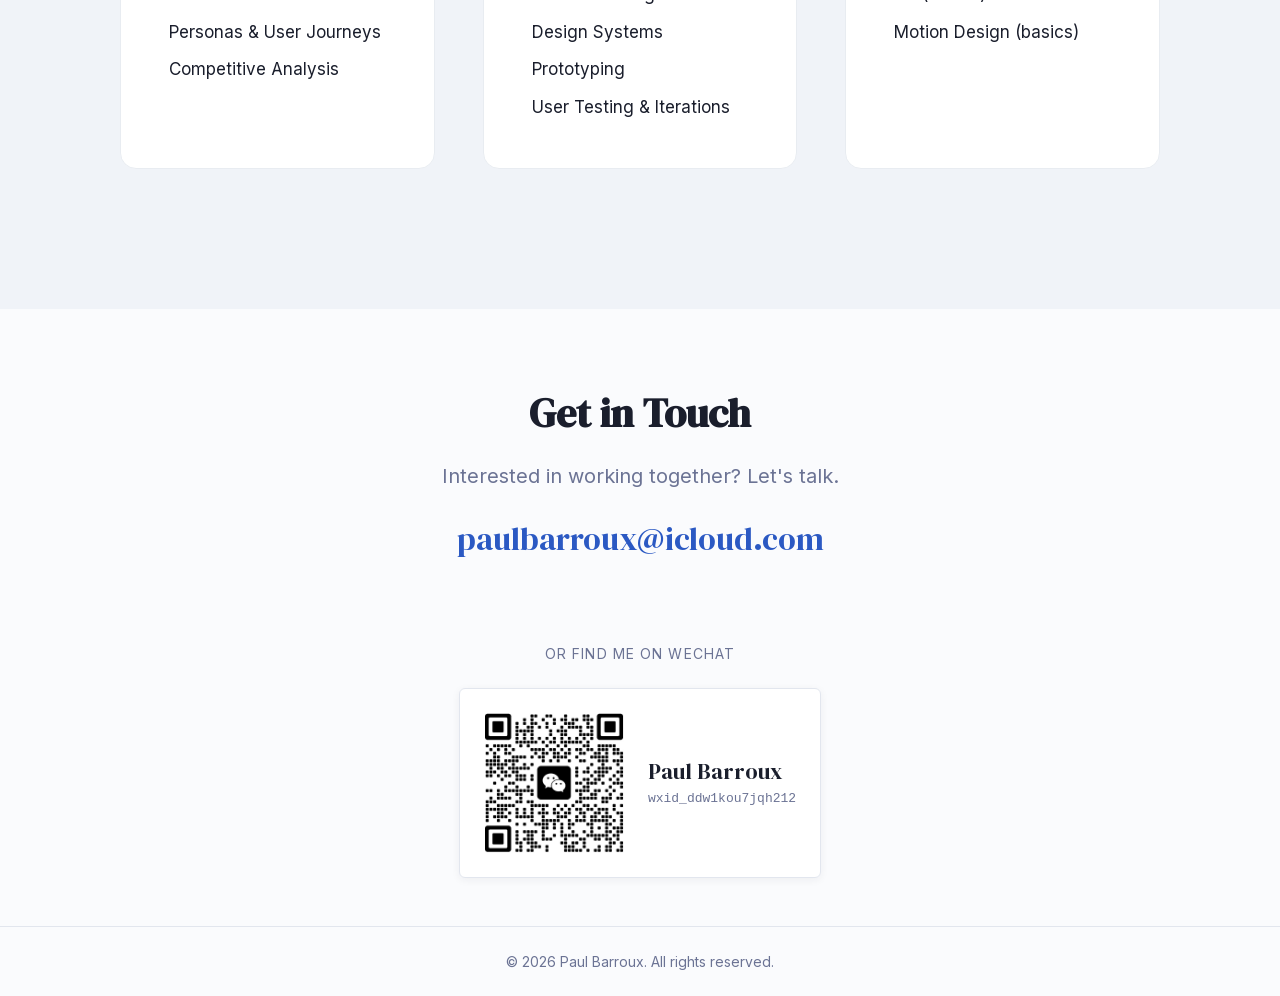
==== commit 6254b29b: "Jardi" ====
--- a/index.html
+++ b/index.html
@@ -195,7 +195,9 @@
                 </div>
               </a>
               <a href="weplan.html" class="projects__slide" data-index="3">
-                <div class="projects__slide-image">Project Image</div>
+                <div class="projects__slide-image">
+                  <img src="assets/images/weplan_hero.png" alt="WePlan — collaborative travel planning app" loading="lazy">
+                </div>
                 <h3 class="projects__slide-title">WePlan</h3>
                 <div class="projects__slide-tags">
                   <span class="tag">Product Design</span>
@@ -204,7 +206,9 @@
                 </div>
               </a>
               <a href="jardi.html" class="projects__slide" data-index="4">
-                <div class="projects__slide-image">Project Image</div>
+                <div class="projects__slide-image">
+                  <img src="assets/images/JardiHero.png" alt="Jardi — mobile app for connecting urban residents with local garden owners" loading="lazy">
+                </div>
                 <h3 class="projects__slide-title">Jardi</h3>
                 <div class="projects__slide-tags">
                   <span class="tag">Mobile App</span>
@@ -275,7 +279,9 @@
               </div>
             </a>
             <a href="weplan.html" class="projects__mobile-card reveal">
-              <div class="projects__mobile-image">Project Image</div>
+              <div class="projects__mobile-image">
+                <img src="assets/images/weplan_hero.png" alt="WePlan — collaborative travel planning app" loading="lazy">
+              </div>
               <h3 class="projects__mobile-title">WePlan</h3>
               <div class="projects__mobile-tags">
                 <span class="tag">Product Design</span>
@@ -284,7 +290,9 @@
               </div>
             </a>
             <a href="jardi.html" class="projects__mobile-card reveal">
-              <div class="projects__mobile-image">Project Image</div>
+              <div class="projects__mobile-image">
+                <img src="assets/images/JardiHero.png" alt="Jardi — mobile app for connecting urban residents with local garden owners" loading="lazy">
+              </div>
               <h3 class="projects__mobile-title">Jardi</h3>
               <div class="projects__mobile-tags">
                 <span class="tag">Mobile App</span>
@@ -373,8 +381,7 @@
           </p>
           <div class="contact__wechat-card">
             <div class="contact__wechat-qr" aria-label="WeChat QR code">
-              <span data-lang="en">QR&nbsp;code<br>coming&nbsp;soon</span>
-              <span data-lang="zh">二维码<br>稍后上传</span>
+              <img src="assets/images/WechatQR.jpeg" alt="WeChat QR code — scan to add Paul Barroux on WeChat" loading="lazy">
             </div>
             <div class="contact__wechat-info">
               <span class="contact__wechat-name">Paul Barroux</span>
--- a/css/styles.css
+++ b/css/styles.css
@@ -972,6 +972,10 @@
   color: var(--color-text-secondary);
 }
 
+.case-header__meta + .case-header__meta {
+  margin-top: var(--space-xs);
+}
+
 /* Header hero image (replaces blank spacer when a real image is provided) */
 .case-header__hero-img {
   width: 100%;
@@ -3059,3 +3063,64 @@
     font-size: 48px;
   }
 }
+
+/* ============================================
+   WEPLAN — Mobile screen rows & DS images
+   ============================================ */
+
+/* Portrait phone screens: remove placeholder, let image size naturally */
+.case-screens__item:has(img) {
+  aspect-ratio: unset;
+  background: none;
+  padding: 0;
+  display: block;
+}
+
+.case-screens__item img {
+  width: 100%;
+  height: auto;
+  display: block;
+  border-radius: 20px;
+}
+
+/* Design system image blocks (landscape exports) */
+.case-ds__image:has(img) {
+  aspect-ratio: unset;
+  background: none;
+  border: none;
+  display: block;
+}
+
+.case-ds__image img {
+  width: 100%;
+  height: auto;
+  display: block;
+  border-radius: 12px;
+}
+
+/* Visual identity benchmark card images — force square crop */
+.case-benchmark__card-img:has(img) {
+  aspect-ratio: 1/1;
+  background: none;
+  display: block;
+  padding: 0;
+  overflow: hidden;
+}
+
+.case-benchmark__card-img img {
+  width: 100%;
+  height: 100%;
+  object-fit: cover;
+  display: block;
+  border-radius: 0;
+}
+
+/* Cap 2-screen rows to match 3-screen row proportions */
+.case-screens:has(> .case-screens__item:nth-child(2):last-child) {
+  justify-content: center;
+}
+
+.case-screens:has(> .case-screens__item:nth-child(2):last-child) .case-screens__item {
+  flex: 0 0 31%;
+  max-width: 31%;
+}
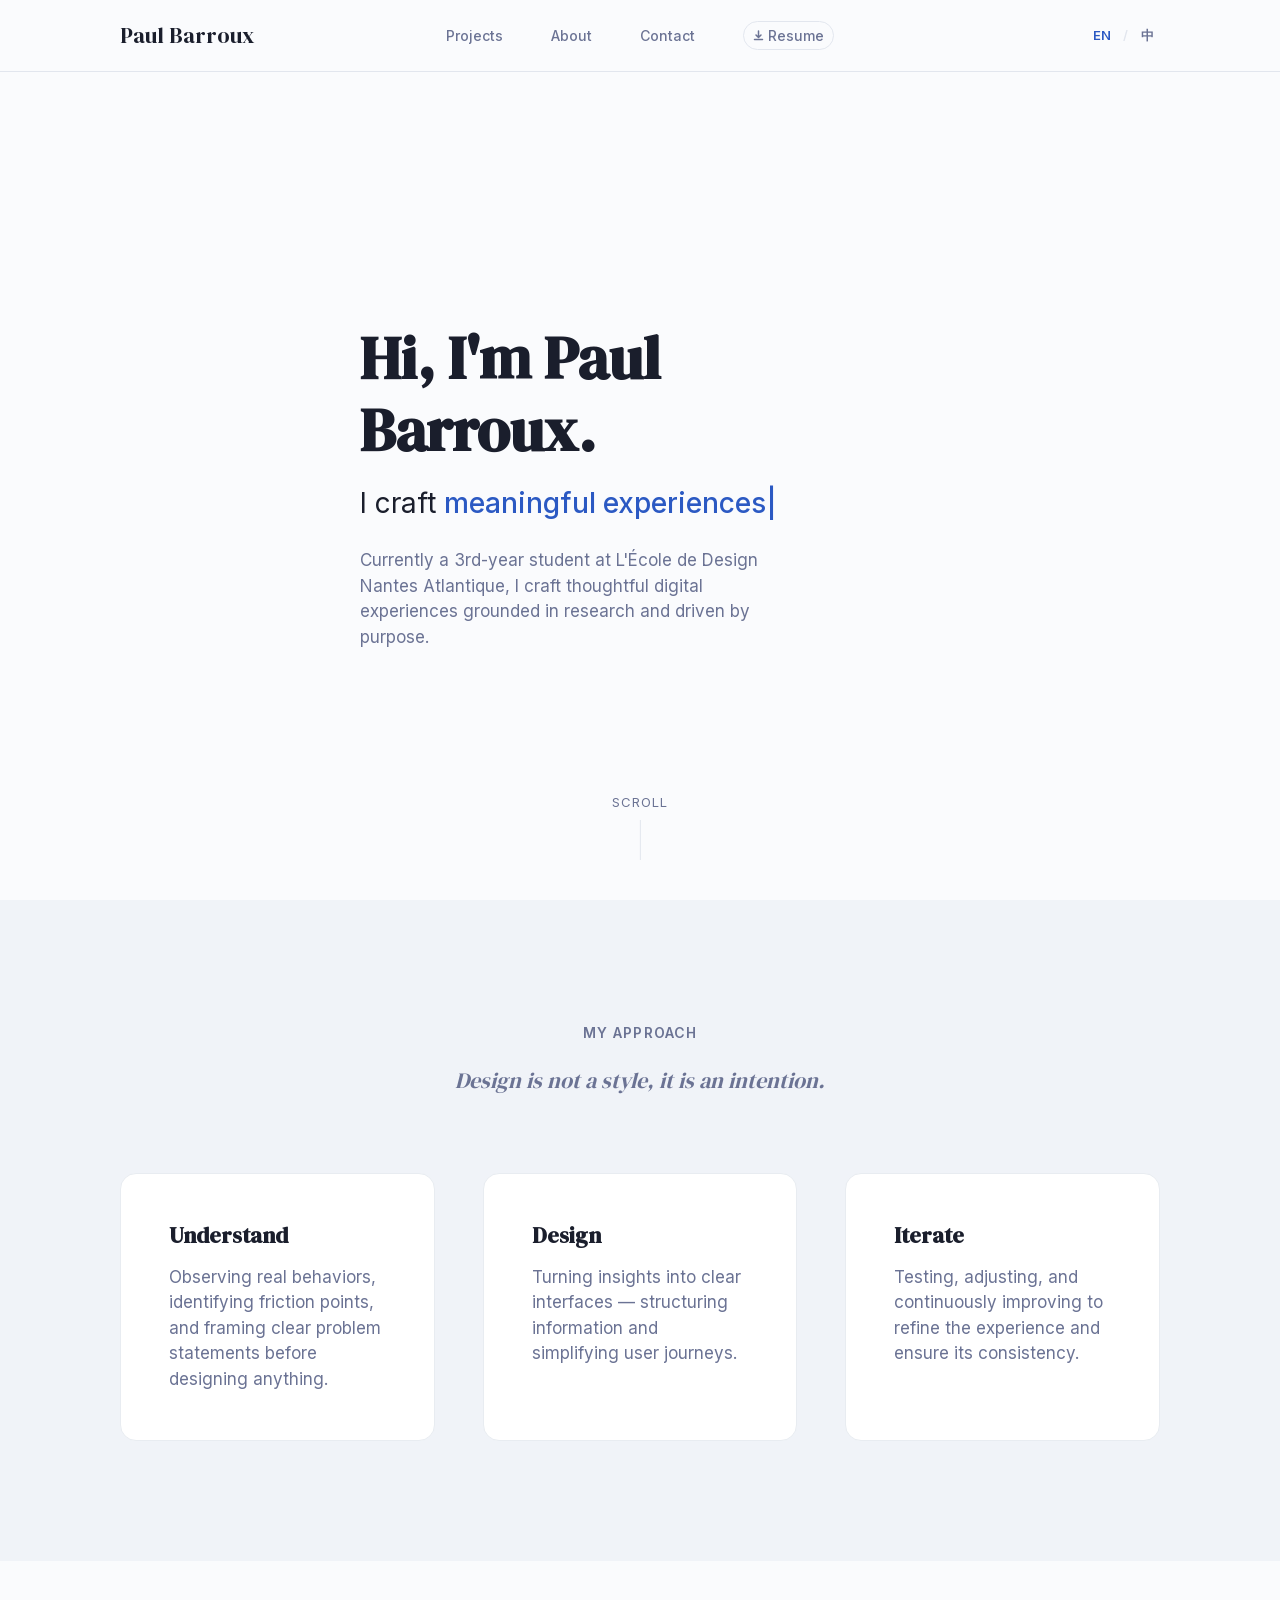
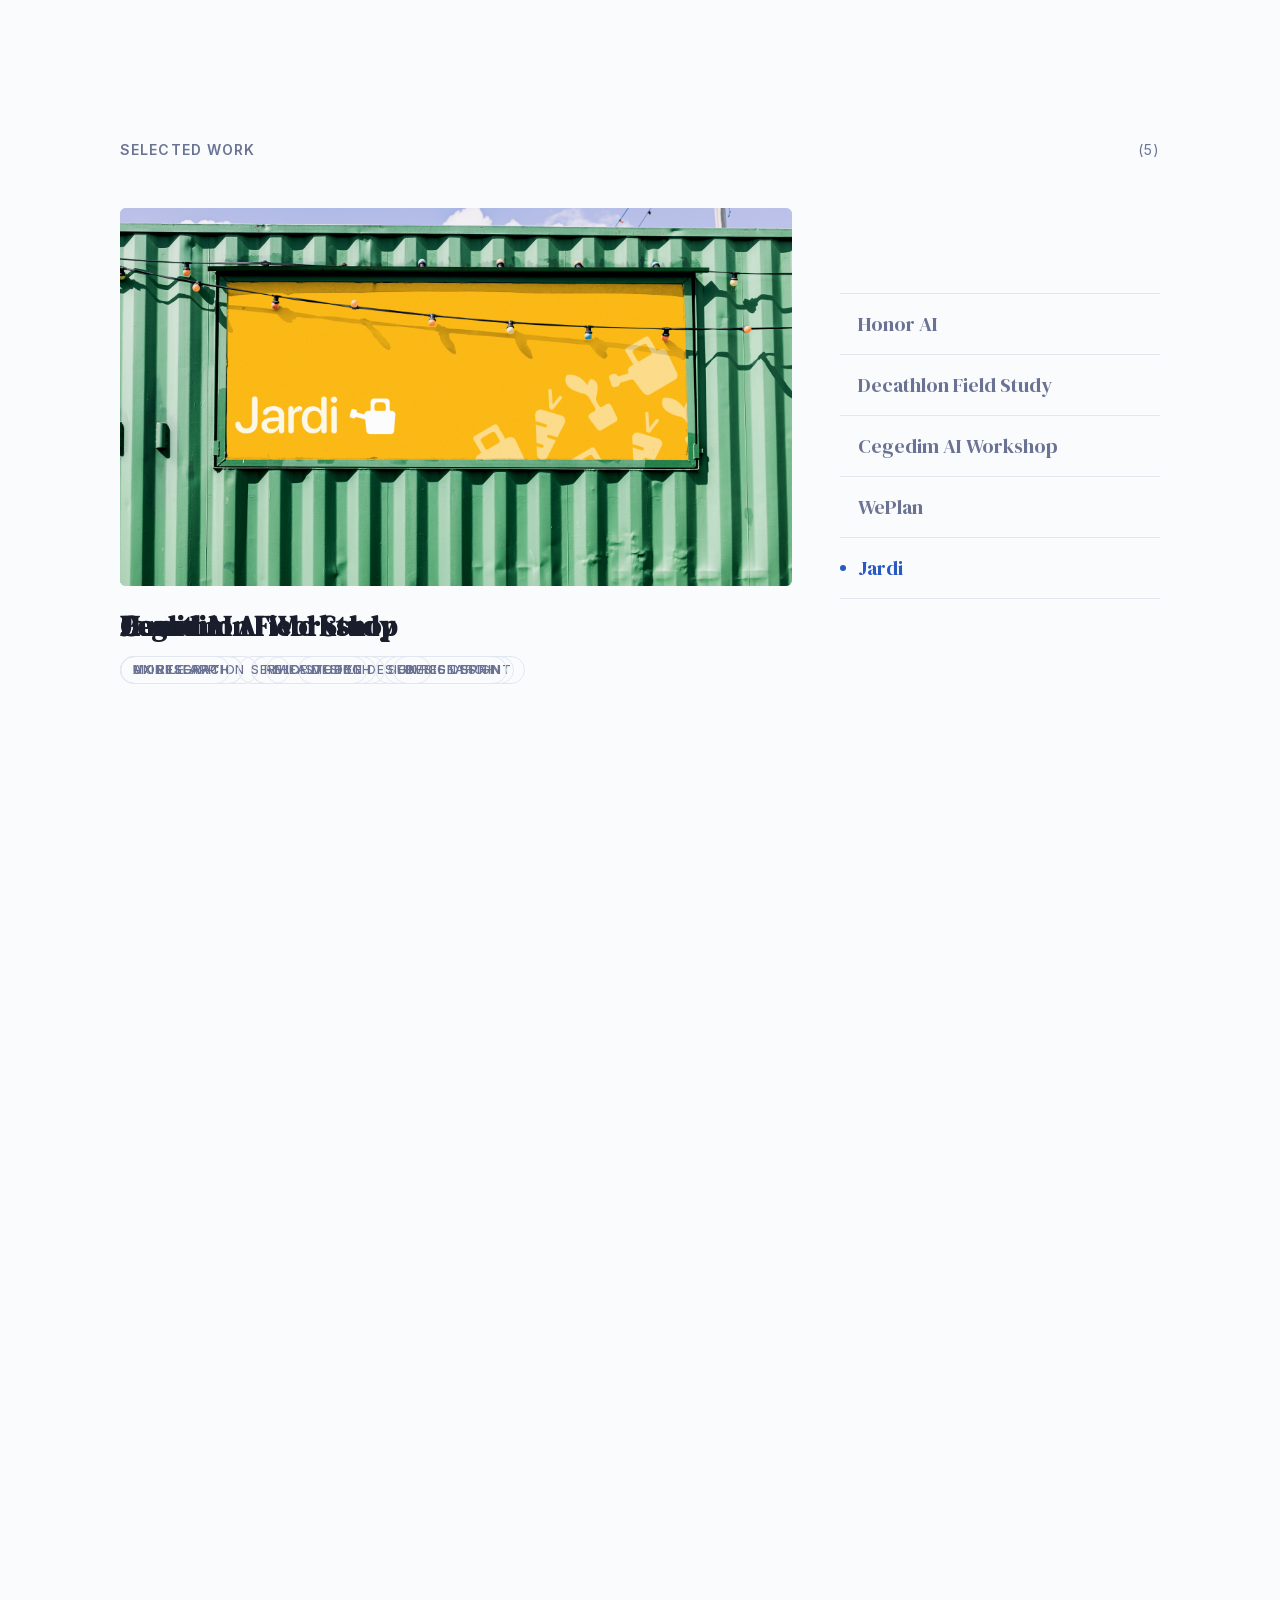
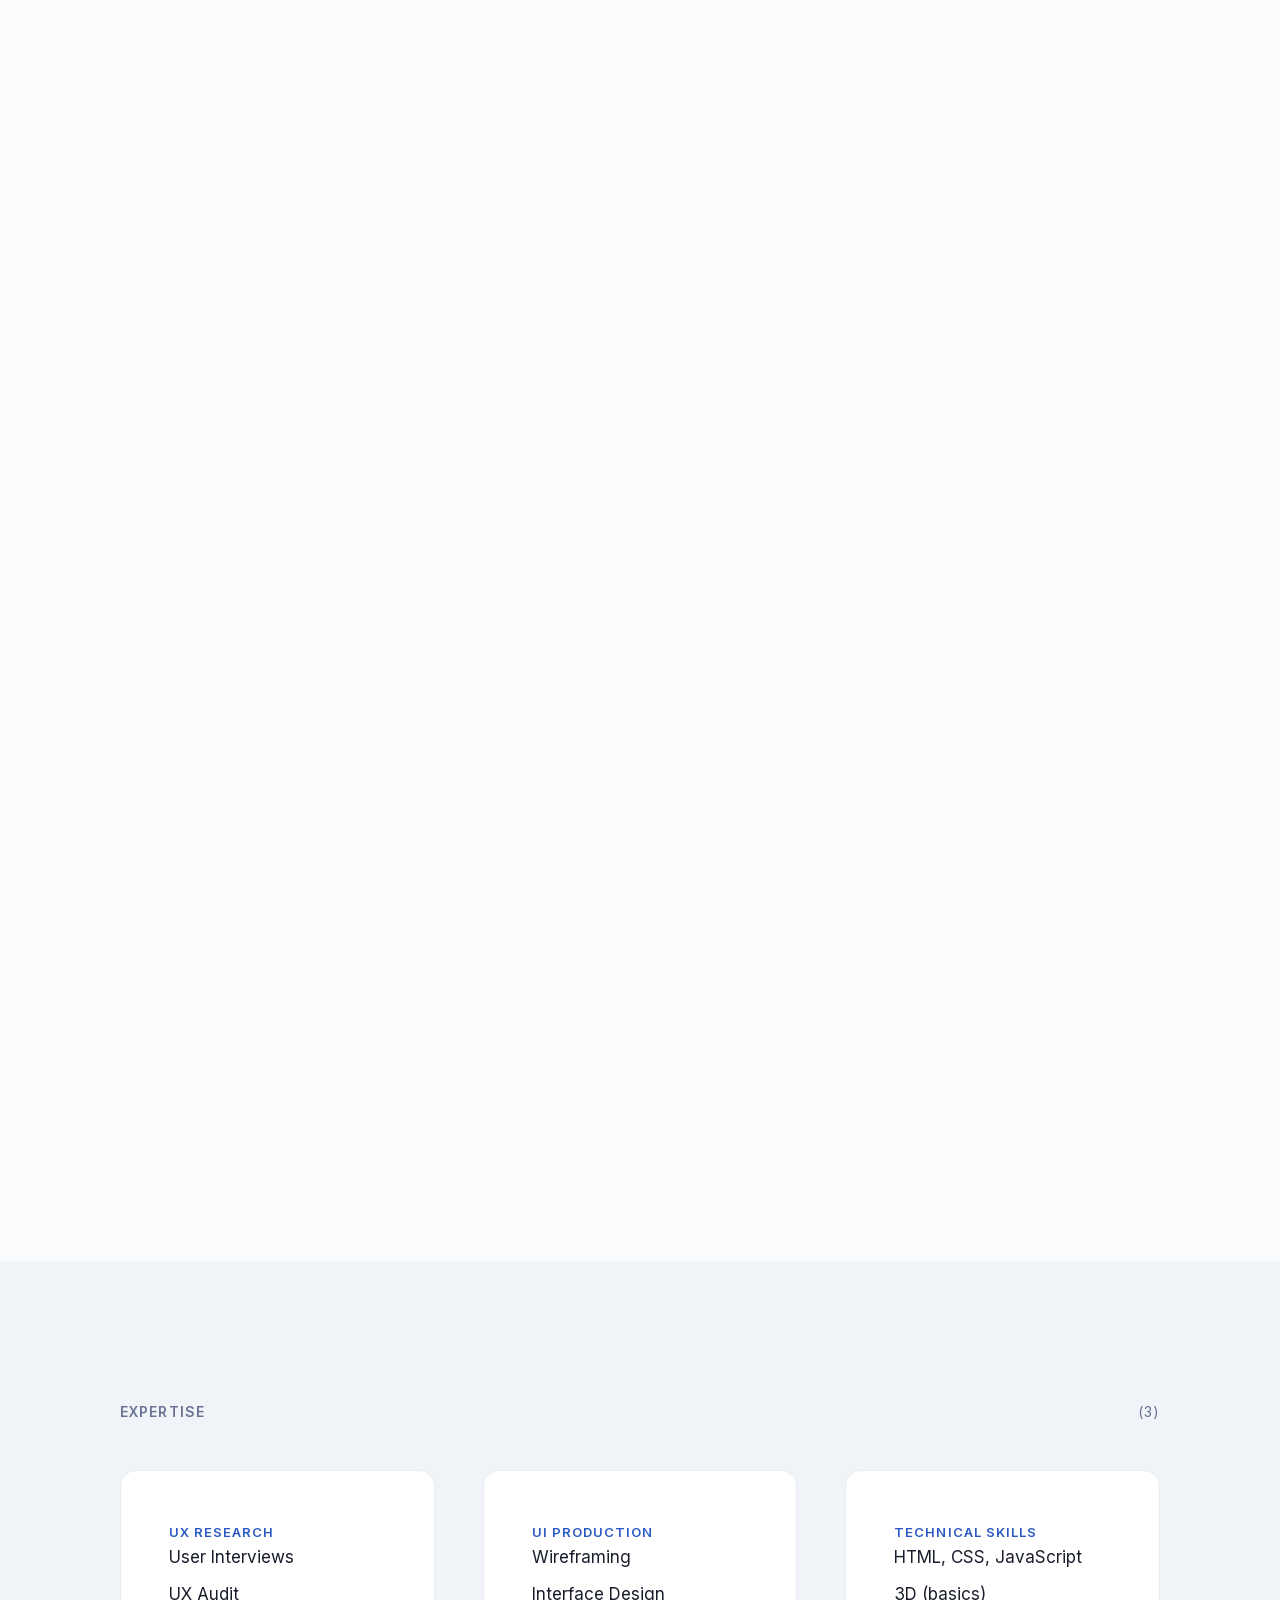
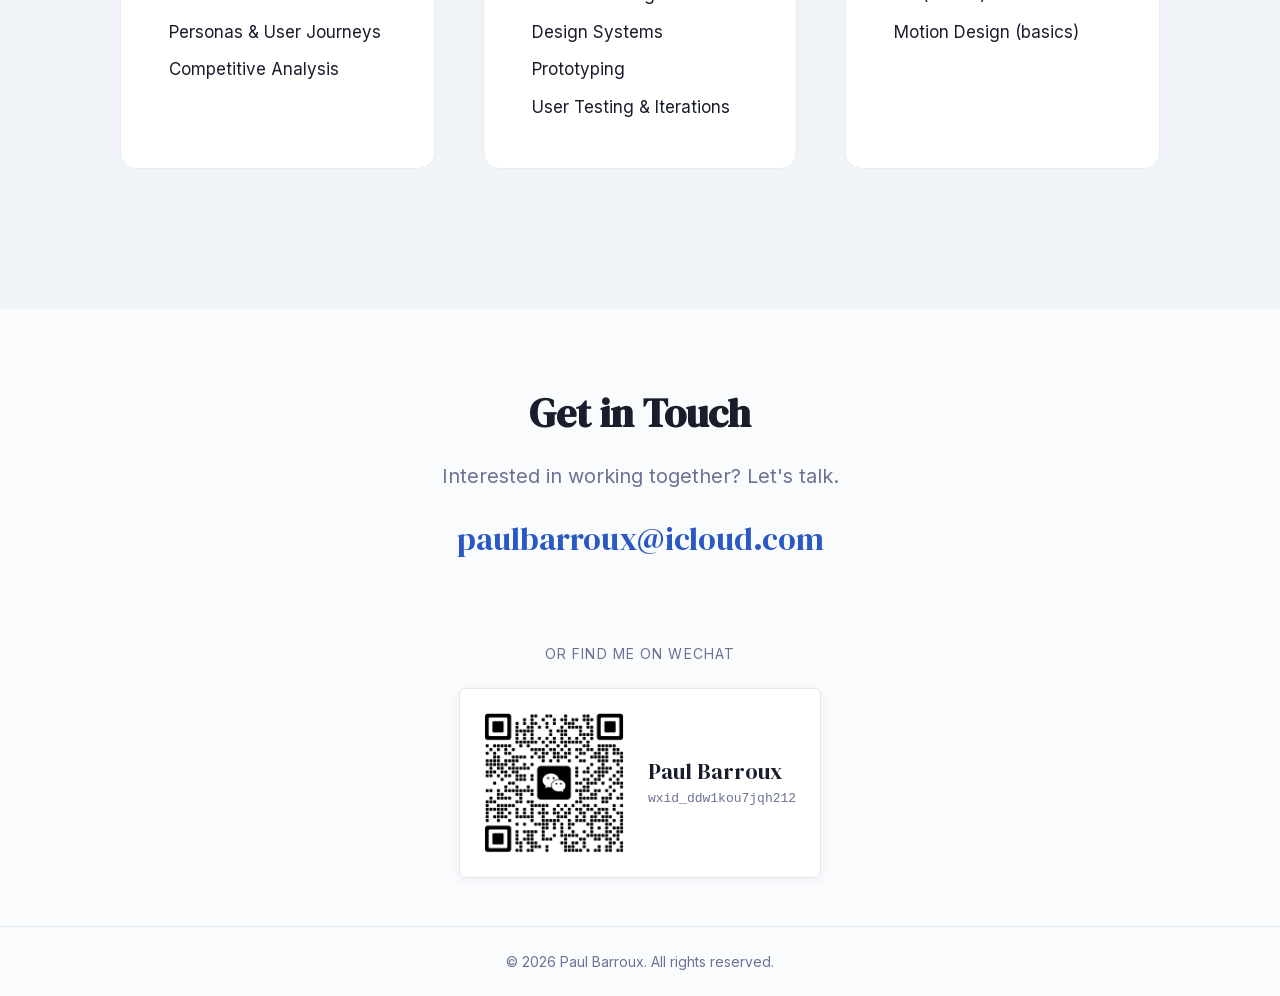
==== commit eaf2f47c: "CV" ====
--- a/index.html
+++ b/index.html
@@ -36,17 +36,24 @@
           <span data-lang="en">Contact</span>
           <span data-lang="zh">联系</span>
         </a>
+        <a href="assets/pdf/CV_Paul_Barroux.pdf" download class="navbar__cv" aria-label="Download Resume">
+          <svg width="11" height="11" viewBox="0 0 11 11" fill="none" stroke="currentColor" stroke-width="1.5" stroke-linecap="round" stroke-linejoin="round" aria-hidden="true"><path d="M5.5 1v6M3 5l2.5 2.5L8 5"/><path d="M1.5 9.5h8"/></svg>
+          <span data-lang="en">Resume</span>
+          <span data-lang="zh">简历</span>
+        </a>
+      </div>
+      <div class="navbar__end">
         <div class="lang-toggle" role="group" aria-label="Language">
           <button class="lang-toggle__btn active" data-set-lang="en" type="button" aria-label="English">EN</button>
           <span class="lang-toggle__sep" aria-hidden="true">/</span>
           <button class="lang-toggle__btn" data-set-lang="zh" type="button" aria-label="中文">中</button>
         </div>
-      </div>
-      <button class="hamburger" aria-label="Toggle menu" aria-expanded="false">
-        <span class="hamburger__line"></span>
-        <span class="hamburger__line"></span>
-        <span class="hamburger__line"></span>
-      </button>
+        <button class="hamburger" aria-label="Toggle menu" aria-expanded="false">
+          <span class="hamburger__line"></span>
+          <span class="hamburger__line"></span>
+          <span class="hamburger__line"></span>
+        </button>
+      </div>
     </nav>
   </header>
 
@@ -64,6 +71,10 @@
     <a href="#contact" class="mobile-menu__link">
       <span data-lang="en">Contact</span>
       <span data-lang="zh">联系</span>
+    </a>
+    <a href="assets/pdf/CV_Paul_Barroux.pdf" download class="mobile-menu__link">
+      <span data-lang="en">Resume</span>
+      <span data-lang="zh">简历</span>
     </a>
     <div class="lang-toggle lang-toggle--mobile" role="group" aria-label="Language">
       <button class="lang-toggle__btn active" data-set-lang="en" type="button">EN</button>
--- a/css/styles.css
+++ b/css/styles.css
@@ -241,9 +241,9 @@
   margin: 0 auto;
   padding: 0 var(--padding-desktop);
   height: 100%;
-  display: flex;
-  align-items: center;
-  justify-content: space-between;
+  display: grid;
+  grid-template-columns: 1fr auto 1fr;
+  align-items: center;
 }
 
 .navbar__logo {
@@ -260,7 +260,16 @@
 .navbar__links {
   display: flex;
   align-items: center;
+  justify-content: center;
   gap: var(--space-lg);
+}
+
+/* Right-side slot: lang toggle + hamburger */
+.navbar__end {
+  display: flex;
+  align-items: center;
+  justify-content: flex-end;
+  gap: var(--space-md);
 }
 
 /* Language toggle (EN / 中) */
@@ -268,7 +277,7 @@
   display: flex;
   align-items: center;
   gap: 6px;
-  margin-left: var(--space-lg);
+  margin-left: 0;
   font-size: var(--text-label);
   font-weight: 600;
   letter-spacing: var(--tracking-label);
@@ -293,6 +302,30 @@
 .lang-toggle__sep {
   color: var(--color-divider);
   user-select: none;
+}
+
+/* CV download button */
+.navbar__cv {
+  display: inline-flex;
+  align-items: center;
+  gap: 4px;
+  font-size: var(--text-small);
+  font-weight: 500;
+  color: var(--color-text-secondary);
+  padding: 3px 9px;
+  border: 1px solid var(--color-divider);
+  border-radius: 999px;
+  transition: color var(--duration) var(--ease), border-color var(--duration) var(--ease);
+  white-space: nowrap;
+}
+
+.navbar__cv:hover {
+  color: var(--color-primary);
+  border-color: rgba(43, 89, 195, 0.4);
+}
+
+.navbar__cv svg {
+  flex-shrink: 0;
 }
 
 .navbar__link {
@@ -2775,8 +2808,18 @@
     --space-section: 60px;
   }
 
-  /* Nav: show hamburger, hide links */
+  /* Nav: switch back to flex so logo/hamburger stay at opposite ends */
+  .navbar__inner {
+    display: flex;
+    justify-content: space-between;
+  }
+
   .navbar__links {
+    display: none;
+  }
+
+  /* Hide desktop lang toggle — mobile version lives in mobile-menu */
+  .navbar__end .lang-toggle {
     display: none;
   }
 
@@ -2967,6 +3010,12 @@
   .case-screens__item {
     flex: 0 1 calc(50% - var(--space-sm));
     min-width: 0;
+  }
+
+  /* Reset 2-screen cap on mobile so items wrap at ~50% */
+  .case-screens:has(> .case-screens__item:nth-child(2):last-child) .case-screens__item {
+    flex: 0 1 calc(50% - var(--space-sm));
+    max-width: none;
   }
 
   .case-ds {
@@ -3124,3 +3173,24 @@
   flex: 0 0 31%;
   max-width: 31%;
 }
+
+/* WeChat QR: remove placeholder styling when real image present */
+.contact__wechat-qr:has(img) {
+  background: none;
+  display: block;
+}
+
+.contact__wechat-qr img {
+  width: 100%;
+  height: 100%;
+  object-fit: cover;
+  display: block;
+  border-radius: 4px;
+}
+
+/* Key Learnings — list alignment (replaces per-page inline styles) */
+.case-learnings .case-list {
+  max-width: 700px;
+  margin: 0 auto;
+  text-align: left;
+}
